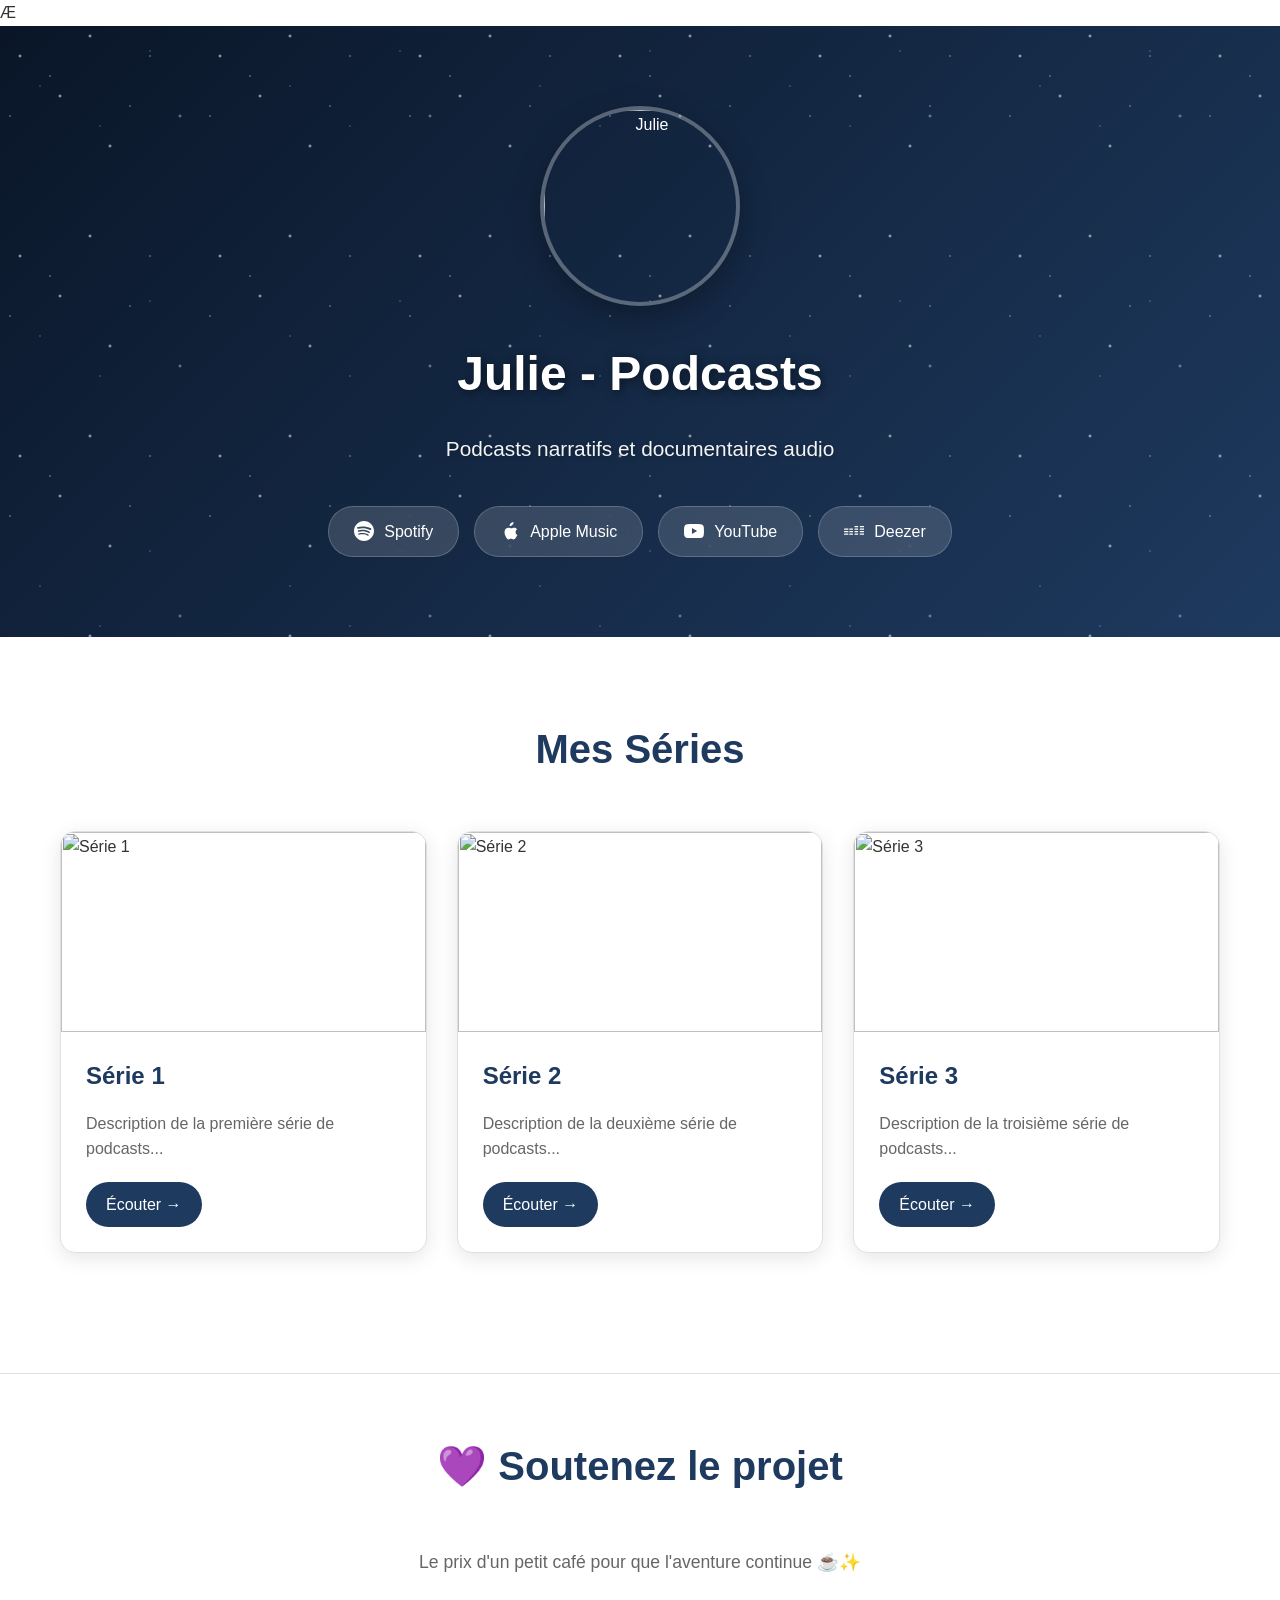
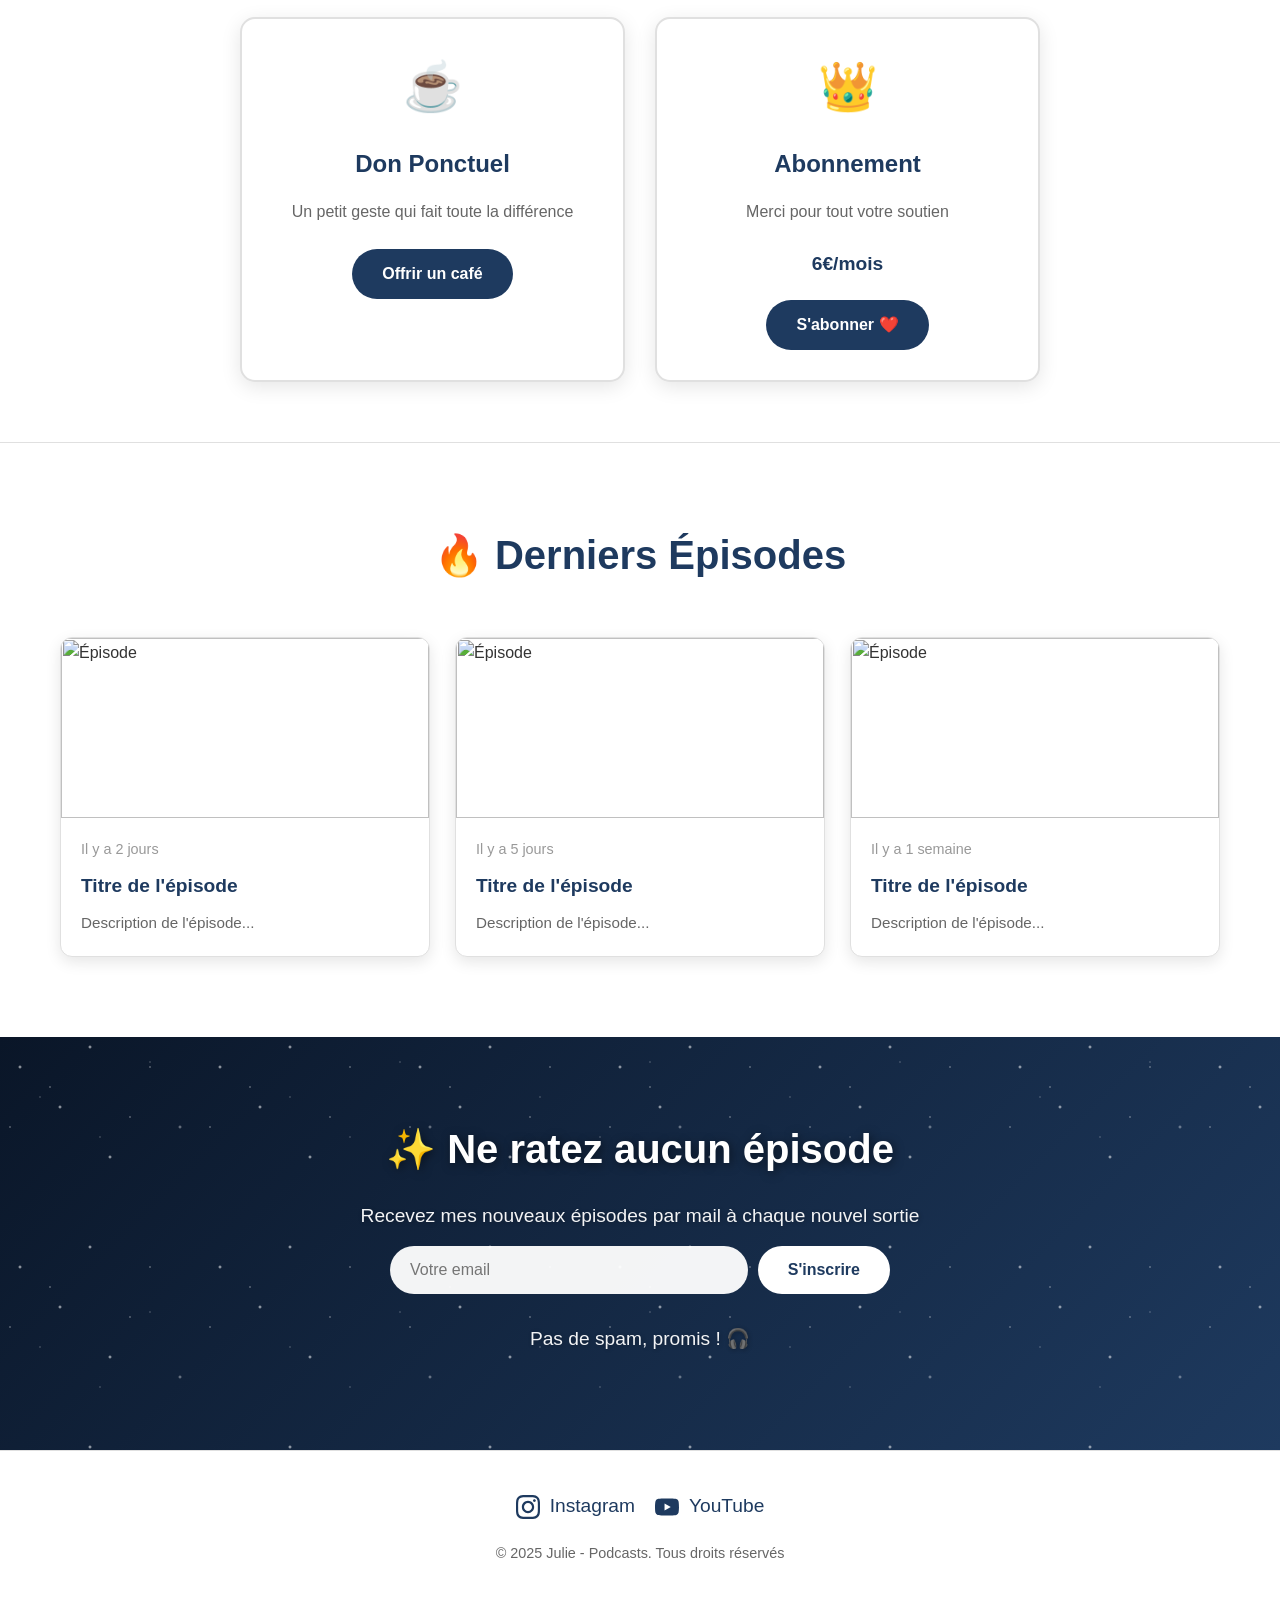
==== index.html @ 5ff3fa54 "Add files via upload" ====
Æ<!DOCTYPE html>
<html lang="fr">
<head>
    <meta charset="UTF-8">
    <meta name="viewport" content="width=device-width, initial-scale=1.0">
    <title>Julie - Podcasts</title>
    <style>
        * {
            margin: 0;
            padding: 0;
            box-sizing: border-box;
        }

        body {
            font-family: 'Segoe UI', Tahoma, Geneva, Verdana, sans-serif;
            background: #ffffff;
            color: #333;
            line-height: 1.6;
        }

        /* ========== EFFET ÉTOILÉ ========== */
        .starry-bg {
            position: relative;
            background: linear-gradient(135deg, #0a1628 0%, #1e3a5f 100%);
            overflow: hidden;
        }

        .starry-bg::before {
            content: '';
            position: absolute;
            top: 0;
            left: 0;
            width: 100%;
            height: 100%;
            background-image: 
                radial-gradient(2px 2px at 20px 30px, white, transparent),
                radial-gradient(2px 2px at 60px 70px, white, transparent),
                radial-gradient(1px 1px at 50px 50px, white, transparent),
                radial-gradient(1px 1px at 130px 80px, white, transparent),
                radial-gradient(2px 2px at 90px 10px, white, transparent),
                radial-gradient(1px 1px at 10px 90px, white, transparent),
                radial-gradient(1px 1px at 150px 30px, white, transparent),
                radial-gradient(2px 2px at 110px 120px, white, transparent);
            background-repeat: repeat;
            background-size: 200px 200px;
            animation: stars 80s linear infinite;
            opacity: 0.8;
        }

        .starry-bg::after {
            content: '';
            position: absolute;
            top: 0;
            left: 0;
            width: 100%;
            height: 100%;
            background-image: 
                radial-gradient(1px 1px at 40px 60px, rgba(255,255,255,0.8), transparent),
                radial-gradient(1px 1px at 100px 100px, rgba(255,255,255,0.8), transparent),
                radial-gradient(1px 1px at 150px 25px, rgba(255,255,255,0.8), transparent),
                radial-gradient(2px 2px at 180px 90px, rgba(255,255,255,0.9), transparent);
            background-repeat: repeat;
            background-size: 250px 250px;
            animation: stars 100s linear infinite reverse;
            opacity: 0.6;
        }

        @keyframes stars {
            from { transform: translateY(0); }
            to { transform: translateY(-200px); }
        }

        /* ========== HEADER / HERO ========== */
        .hero {
            padding: 80px 20px;
            text-align: center;
            color: white;
            position: relative;
            z-index: 1;
        }

        .profile-img {
            width: 200px;
            height: 200px;
            border-radius: 50%;
            border: 4px solid rgba(255, 255, 255, 0.3);
            margin-bottom: 30px;
            box-shadow: 0 10px 30px rgba(0,0,0,0.3);
        }

        .hero h1 {
            font-size: 3em;
            margin-bottom: 20px;
            text-shadow: 2px 2px 10px rgba(0,0,0,0.5);
        }

        .hero p {
            font-size: 1.3em;
            max-width: 700px;
            margin: 0 auto 40px;
            opacity: 0.95;
            text-shadow: 1px 1px 5px rgba(0,0,0,0.3);
        }

        .platforms {
            display: flex;
            gap: 15px;
            justify-content: center;
            flex-wrap: wrap;
            position: relative;
            z-index: 2;
        }

        .platform-btn {
            display: inline-flex;
            align-items: center;
            gap: 10px;
            padding: 12px 25px;
            background: rgba(255, 255, 255, 0.15);
            color: white;
            text-decoration: none;
            border-radius: 25px;
            transition: all 0.3s;
            backdrop-filter: blur(10px);
            border: 1px solid rgba(255, 255, 255, 0.2);
            font-weight: 500;
        }

        .platform-btn:hover {
            background: rgba(255, 255, 255, 0.25);
            transform: translateY(-2px);
            box-shadow: 0 5px 20px rgba(255,255,255,0.2);
        }

        .platform-btn svg {
            width: 20px;
            height: 20px;
            fill: white;
        }

        /* ========== CONTAINER ========== */
        .container {
            max-width: 1200px;
            margin: 0 auto;
            padding: 80px 20px;
        }

        .section-title {
            text-align: center;
            font-size: 2.5em;
            margin-bottom: 50px;
            color: #1e3a5f;
        }

        /* ========== SÉRIES ========== */
        .series-grid {
            display: grid;
            grid-template-columns: repeat(auto-fit, minmax(300px, 1fr));
            gap: 30px;
            margin-bottom: 40px;
        }

        .series-card {
            background: white;
            border-radius: 15px;
            overflow: hidden;
            box-shadow: 0 5px 20px rgba(0,0,0,0.1);
            transition: transform 0.3s, box-shadow 0.3s;
            border: 1px solid #e0e0e0;
        }

        .series-card:hover {
            transform: translateY(-5px);
            box-shadow: 0 10px 30px rgba(30, 58, 95, 0.2);
        }

        .series-image {
            width: 100%;
            height: 200px;
            object-fit: cover;
        }

        .series-content {
            padding: 25px;
        }

        .series-content h3 {
            color: #1e3a5f;
            margin-bottom: 15px;
            font-size: 1.5em;
        }

        .series-content p {
            color: #666;
            margin-bottom: 20px;
        }

        .series-link {
            display: inline-block;
            padding: 10px 20px;
            background: #1e3a5f;
            color: white;
            text-decoration: none;
            border-radius: 25px;
            transition: background 0.3s;
        }

        .series-link:hover {
            background: #0a1628;
        }

        /* ========== SUPPORT / DONS ========== */
        .support-section {
            background: white;
            padding: 60px 20px;
            border-top: 1px solid #e0e0e0;
            border-bottom: 1px solid #e0e0e0;
        }

        .support-content {
            max-width: 800px;
            margin: 0 auto;
            text-align: center;
        }

        .support-cards {
            display: grid;
            grid-template-columns: repeat(auto-fit, minmax(250px, 1fr));
            gap: 30px;
            margin-top: 40px;
        }

        .support-card {
            background: white;
            padding: 30px;
            border-radius: 15px;
            box-shadow: 0 5px 20px rgba(0,0,0,0.1);
            border: 2px solid #e0e0e0;
            transition: all 0.3s;
        }

        .support-card:hover {
            transform: translateY(-5px);
            border-color: #1e3a5f;
            box-shadow: 0 10px 30px rgba(30, 58, 95, 0.2);
        }

        .support-icon {
            font-size: 3em;
            margin-bottom: 20px;
        }

        .support-card h3 {
            color: #1e3a5f;
            margin-bottom: 15px;
            font-size: 1.5em;
        }

        .support-card p {
            color: #666;
            margin-bottom: 25px;
        }

        .support-price {
            font-size: 1.2em;
            font-weight: bold;
            color: #1e3a5f;
            margin-bottom: 20px;
        }

        .support-btn {
            display: inline-block;
            padding: 12px 30px;
            background: #1e3a5f;
            color: white;
            text-decoration: none;
            border-radius: 25px;
            transition: all 0.3s;
            font-weight: bold;
        }

        .support-btn:hover {
            background: #0a1628;
            transform: scale(1.05);
        }

        /* ========== ÉPISODES ========== */
        .episodes-grid {
            display: grid;
            grid-template-columns: repeat(auto-fill, minmax(280px, 1fr));
            gap: 25px;
        }

        .episode-card {
            background: white;
            border-radius: 12px;
            overflow: hidden;
            box-shadow: 0 5px 15px rgba(0,0,0,0.1);
            transition: all 0.3s;
            border: 1px solid #e0e0e0;
        }

        .episode-card:hover {
            transform: translateY(-5px);
            box-shadow: 0 10px 25px rgba(30, 58, 95, 0.15);
        }

        .episode-image {
            width: 100%;
            height: 180px;
            object-fit: cover;
        }

        .episode-content {
            padding: 20px;
        }

        .episode-date {
            color: #999;
            font-size: 0.9em;
            margin-bottom: 10px;
        }

        .episode-content h3 {
            color: #1e3a5f;
            margin-bottom: 10px;
            font-size: 1.2em;
        }

        .episode-content p {
            color: #666;
            font-size: 0.95em;
        }

        /* ========== NEWSLETTER ========== */
        .newsletter {
            padding: 80px 20px;
            text-align: center;
            color: white;
            position: relative;
            z-index: 1;
        }

        .newsletter h2 {
            font-size: 2.5em;
            margin-bottom: 20px;
            text-shadow: 2px 2px 10px rgba(0,0,0,0.5);
        }

        .newsletter p {
            font-size: 1.2em;
            margin-bottom: 15px;
            opacity: 0.95;
            max-width: 600px;
            margin-left: auto;
            margin-right: auto;
            text-shadow: 1px 1px 5px rgba(0,0,0,0.3);
        }

       .newsletter-disclaimer {
    font-size: 0.95em;
    opacity: 0.85;
    margin-top: 30px;     /* ← REMPLACE margin-bottom par margin-top */
    margin-bottom: 0;     /* ← AJOUTE cette ligne */
    text-shadow: 1px 1px 5px rgba(0,0,0,0.3);
}


        .newsletter-form {
            max-width: 500px;
            margin: 0 auto;
            display: flex;
            gap: 10px;
            position: relative;
            z-index: 2;
        }

        .newsletter-form input {
            flex: 1;
            padding: 15px 20px;
            border: none;
            border-radius: 25px;
            font-size: 1em;
            background: rgba(255, 255, 255, 0.95);
        }

        .newsletter-form button {
            padding: 15px 30px;
            background: white;
            color: #1e3a5f;
            border: none;
            border-radius: 25px;
            font-weight: bold;
            cursor: pointer;
            transition: all 0.3s;
            font-size: 1em;
        }

        .newsletter-form button:hover {
            background: #f0f0f0;
            transform: scale(1.05);
        }

        /* ========== FOOTER ========== */
        footer {
            background: white;
            padding: 40px 20px;
            text-align: center;
            border-top: 1px solid #e0e0e0;
        }

        .social-links {
            display: flex;
            gap: 20px;
            justify-content: center;
            margin-bottom: 20px;
        }

        .social-links a {
            color: #1e3a5f;
            text-decoration: none;
            font-size: 1.2em;
            transition: all 0.3s;
            display: flex;
            align-items: center;
            gap: 10px;
        }

        .social-links a:hover {
            color: #0a1628;
            transform: scale(1.1);
        }

        .social-links svg {
            width: 24px;
            height: 24px;
            fill: white;
        }

        footer p {
            color: #666;
            font-size: 0.9em;
        }

        /* ========== RESPONSIVE ========== */
        @media (max-width: 768px) {
            .hero h1 {
                font-size: 2em;
            }

            .hero p {
                font-size: 1.1em;
            }

            .section-title {
                font-size: 2em;
            }

            .newsletter h2 {
                font-size: 2em;
            }

            .newsletter-form {
                flex-direction: column;
            }

            .platforms {
                flex-direction: column;
                align-items: center;
            }
        }
    </style>
</head>
<body>

    <!-- HERO avec effet étoilé -->
    <section class="hero starry-bg">
        <img src="images/julie.jpg" alt="Julie" class="profile-img">
        <h1>Julie - Podcasts</h1>
        <p>Podcasts narratifs et documentaires audio</p>

<div class="platforms">
    <a href="#" class="platform-btn">
        <svg viewBox="0 0 24 24" xmlns="http://www.w3.org/2000/svg">
            <path d="M12 0C5.4 0 0 5.4 0 12s5.4 12 12 12 12-5.4 12-12S18.66 0 12 0zm5.521 17.34c-.24.359-.66.48-1.021.24-2.82-1.74-6.36-2.101-10.561-1.141-.418.122-.779-.179-.899-.539-.12-.421.18-.78.54-.9 4.56-1.021 8.52-.6 11.64 1.32.42.18.479.659.301 1.02zm1.44-3.3c-.301.42-.841.6-1.262.3-3.239-1.98-8.159-2.58-11.939-1.38-.479.12-1.02-.12-1.14-.6-.12-.48.12-1.021.6-1.141C9.6 9.9 15 10.561 18.72 12.84c.361.181.54.78.241 1.2zm.12-3.36C15.24 8.4 8.82 8.16 5.16 9.301c-.6.179-1.2-.181-1.38-.721-.18-.601.18-1.2.72-1.381 4.26-1.26 11.28-1.02 15.721 1.621.539.3.719 1.02.419 1.56-.299.421-1.02.599-1.559.3z"/>
        </svg>
        Spotify
    </a>
  <a href="#" class="platform-btn">
    <svg viewBox="0 0 24 24"
         xmlns="http://www.w3.org/2000/svg"
         fill="currentColor"
         aria-hidden="true">
        <path d="M16.365 1.43c0 1.14-.465 2.273-1.275 3.12-.855.89-2.295 1.58-3.525 1.48-.15-1.11.36-2.3 1.155-3.18.81-.9 2.205-1.56 3.645-1.42zM20.5 17.2c-.42.96-.63 1.38-1.17 2.24-.75 1.2-1.8 2.7-3.09 2.71-1.14.01-1.44-.75-2.97-.75s-1.86.74-2.97.76c-1.29.01-2.28-1.36-3.03-2.56-2.1-3.35-2.32-7.28-1.02-9.3.93-1.44 2.4-2.28 3.78-2.28 1.47 0 2.4.8 3.62.8 1.2 0 1.92-.8 3.61-.8 1.23 0 2.53.67 3.46 1.82-3.04 1.66-2.55 6.03.78 7.36z"/>
    </svg>
    Apple Music
</a>    
    <a href="#" class="platform-btn">
        <svg viewBox="0 0 24 24" xmlns="http://www.w3.org/2000/svg">
            <path d="M23.498 6.186a3.016 3.016 0 0 0-2.122-2.136C19.505 3.545 12 3.545 12 3.545s-7.505 0-9.377.505A3.017 3.017 0 0 0 .502 6.186C0 8.07 0 12 0 12s0 3.93.502 5.814a3.016 3.016 0 0 0 2.122 2.136c1.871.505 9.376.505 9.376.505s7.505 0 9.377-.505a3.015 3.015 0 0 0 2.122-2.136C24 15.93 24 12 24 12s0-3.93-.502-5.814zM9.545 15.568V8.432L15.818 12l-6.273 3.568z"/>
        </svg>
        YouTube
    </a>

    <a href="#" class="platform-btn">
        <svg viewBox="0 0 24 24" xmlns="http://www.w3.org/2000/svg">
            <path d="M18.81 6.75c0 .414.337.75.75.75H24v-1.5h-4.44c-.413 0-.75.336-.75.75zm0 3c0 .414.337.75.75.75H24v-1.5h-4.44c-.413 0-.75.336-.75.75zm0 3c0 .414.337.75.75.75H24v-1.5h-4.44c-.413 0-.75.336-.75.75zm0 3c0 .414.337.75.75.75H24v-1.5h-4.44c-.413 0-.75.336-.75.75zM0 15.75c0 .414.337.75.75.75H5.19v-1.5H.75c-.413 0-.75.336-.75.75zm6.24 0c0 .414.337.75.75.75h3.69v-1.5H6.99c-.413 0-.75.336-.75.75zm6.24 0c0 .414.337.75.75.75h3.69v-1.5h-3.69c-.413 0-.75.336-.75.75zM0 12.75c0 .414.337.75.75.75H5.19v-1.5H.75c-.413 0-.75.336-.75.75zm6.24 0c0 .414.337.75.75.75h3.69v-1.5H6.99c-.413 0-.75.336-.75.75zm6.24 0c0 .414.337.75.75.75h3.69v-1.5h-3.69c-.413 0-.75.336-.75.75zm6.24 0c0 .414.337.75.75.75H24v-1.5h-4.44c-.413 0-.75.336-.75.75zM0 9.75c0 .414.337.75.75.75H5.19v-1.5H.75c-.413 0-.75.336-.75.75zm6.24 0c0 .414.337.75.75.75h3.69v-1.5H6.99c-.413 0-.75.336-.75.75zm6.24 0c0 .414.337.75.75.75h3.69v-1.5h-3.69c-.413 0-.75.336-.75.75zm0-3c0 .414.337.75.75.75h3.69v-1.5h-3.69c-.413 0-.75.336-.75.75z"/>
        </svg>
        Deezer
    </a>
</div>
            </a>
        </div>
    </section>

    <!-- LES SÉRIES -->
    <div class="container">
        <h2 class="section-title"> Mes Séries</h2>

        <div class="series-grid">
            <div class="series-card">
                <img src="https://via.placeholder.com/400x200/1e3a5f/ffffff?text=Série+1" alt="Série 1" class="series-image">
                <div class="series-content">
                    <h3>Série 1</h3>
                    <p>Description de la première série de podcasts...</p>
                    <a href="#" class="series-link">Écouter →</a>
                </div>
            </div>

            <div class="series-card">
                <img src="https://via.placeholder.com/400x200/1e3a5f/ffffff?text=Série+2" alt="Série 2" class="series-image">
                <div class="series-content">
                    <h3>Série 2</h3>
                    <p>Description de la deuxième série de podcasts...</p>
                    <a href="#" class="series-link">Écouter →</a>
                </div>
            </div>

            <div class="series-card">
                <img src="https://via.placeholder.com/400x200/1e3a5f/ffffff?text=Série+3" alt="Série 3" class="series-image">
                <div class="series-content">
                    <h3>Série 3</h3>
                    <p>Description de la troisième série de podcasts...</p>
                    <a href="#" class="series-link">Écouter →</a>
                </div>
            </div>
        </div>
    </div>

    <!-- SUPPORT / DONS -->
    <section class="support-section">
        <div class="support-content">
            <h2 class="section-title">💜 Soutenez le projet</h2>
            <p style="color: #666; font-size: 1.1em; margin-bottom: 40px;">
                Le prix d'un petit café pour que l'aventure continue ☕✨
            </p>

            <div class="support-cards">
                <div class="support-card">
                    <div class="support-icon">☕</div>
                    <h3>Don Ponctuel</h3>
                    <p>Un petit geste qui fait toute la différence</p>
                    <a href="#" class="support-btn">Offrir un café</a>
                </div>

                <div class="support-card">
                    <div class="support-icon">👑</div>
                    <h3>Abonnement</h3>
                    <p>Merci pour tout votre soutien</p>
                    <div class="support-price">6€/mois</div>
                    <a href="#" class="support-btn">S'abonner ❤️</a>
                </div>
            </div>
        </div>
    </section>

    <!-- DERNIERS ÉPISODES -->
    <div class="container">
        <h2 class="section-title">🔥 Derniers Épisodes</h2>

        <div class="episodes-grid">
            <div class="episode-card">
                <img src="https://via.placeholder.com/280x180/1e3a5f/ffffff?text=Épisode" alt="Épisode" class="episode-image">
                <div class="episode-content">
                    <div class="episode-date">Il y a 2 jours</div>
                    <h3>Titre de l'épisode</h3>
                    <p>Description de l'épisode...</p>
                </div>
            </div>

            <div class="episode-card">
                <img src="https://via.placeholder.com/280x180/1e3a5f/ffffff?text=Épisode" alt="Épisode" class="episode-image">
                <div class="episode-content">
                    <div class="episode-date">Il y a 5 jours</div>
                    <h3>Titre de l'épisode</h3>
                    <p>Description de l'épisode...</p>
                </div>
            </div>

            <div class="episode-card">
                <img src="https://via.placeholder.com/280x180/1e3a5f/ffffff?text=Épisode" alt="Épisode" class="episode-image">
                <div class="episode-content">
                    <div class="episode-date">Il y a 1 semaine</div>
                    <h3>Titre de l'épisode</h3>
                    <p>Description de l'épisode...</p>
                </div>
            </div>

            </div>
        </div>
    </div>

    <!-- NEWSLETTER avec effet étoilé -->
<section class="newsletter starry-bg">
    <h2>✨ Ne ratez aucun épisode</h2>
    <p>Recevez mes nouveaux épisodes par mail à chaque nouvel sortie</p>

    <form class="newsletter-form">
        <input type="email" placeholder="Votre email" required>
        <button type="submit">S'inscrire</button>
    </form>

    <p class="newsletter-disclaimer">Pas de spam, promis ! 🎧</p>
</section>

    <!-- FOOTER -->
    <footer>
        <div class="social-links">
            <a href="#">
                <svg viewBox="0 0 24 24" xmlns="http://www.w3.org/2000/svg" style="fill: #1e3a5f;">
                    <path d="M12 2.163c3.204 0 3.584.012 4.85.07 3.252.148 4.771 1.691 4.919 4.919.058 1.265.069 1.645.069 4.849 0 3.205-.012 3.584-.069 4.849-.149 3.225-1.664 4.771-4.919 4.919-1.266.058-1.644.07-4.85.07-3.204 0-3.584-.012-4.849-.07-3.26-.149-4.771-1.699-4.919-4.92-.058-1.265-.07-1.644-.07-4.849 0-3.204.013-3.583.07-4.849.149-3.227 1.664-4.771 4.919-4.919 1.266-.057 1.645-.069 4.849-.069zm0-2.163c-3.259 0-3.667.014-4.947.072-4.358.2-6.78 2.618-6.98 6.98-.059 1.281-.073 1.689-.073 4.948 0 3.259.014 3.668.072 4.948.2 4.358 2.618 6.78 6.98 6.98 1.281.058 1.689.072 4.948.072 3.259 0 3.668-.014 4.948-.072 4.354-.2 6.782-2.618 6.979-6.98.059-1.28.073-1.689.073-4.948 0-3.259-.014-3.667-.072-4.947-.196-4.354-2.617-6.78-6.979-6.98-1.281-.059-1.69-.073-4.949-.073zm0 5.838c-3.403 0-6.162 2.759-6.162 6.162s2.759 6.163 6.162 6.163 6.162-2.759 6.162-6.163c0-3.403-2.759-6.162-6.162-6.162zm0 10.162c-2.209 0-4-1.79-4-4 0-2.209 1.791-4 4-4s4 1.791 4 4c0 2.21-1.791 4-4 4zm6.406-11.845c-.796 0-1.441.645-1.441 1.44s.645 1.44 1.441 1.44c.795 0 1.439-.645 1.439-1.44s-.644-1.44-1.439-1.44z"/>
                </svg>
                Instagram
       <a href="#">
    <svg viewBox="0 0 24 24" xmlns="http://www.w3.org/2000/svg" style="fill: #1e3a5f;">
        <path d="M23.498 6.186a3.016 3.016 0 0 0-2.122-2.136C19.505 3.545 12 3.545 12 3.545s-7.505 0-9.377.505A3.017 3.017 0 0 0 .502 6.186C0 8.07 0 12 0 12s0 3.93.502 5.814a3.016 3.016 0 0 0 2.122 2.136c1.871.505 9.376.505 9.376.505s7.505 0 9.377-.505a3.015 3.015 0 0 0 2.122-2.136C24 15.93 24 12 24 12s0-3.93-.502-5.814zM9.545 15.568V8.432L15.818 12l-6.273 3.568z"/>
    </svg>
    YouTube
</a>



            </a>
        </div>
        <p>&copy; 2025 Julie - Podcasts. Tous droits réservés</p>
    </footer>

</body>
</html>
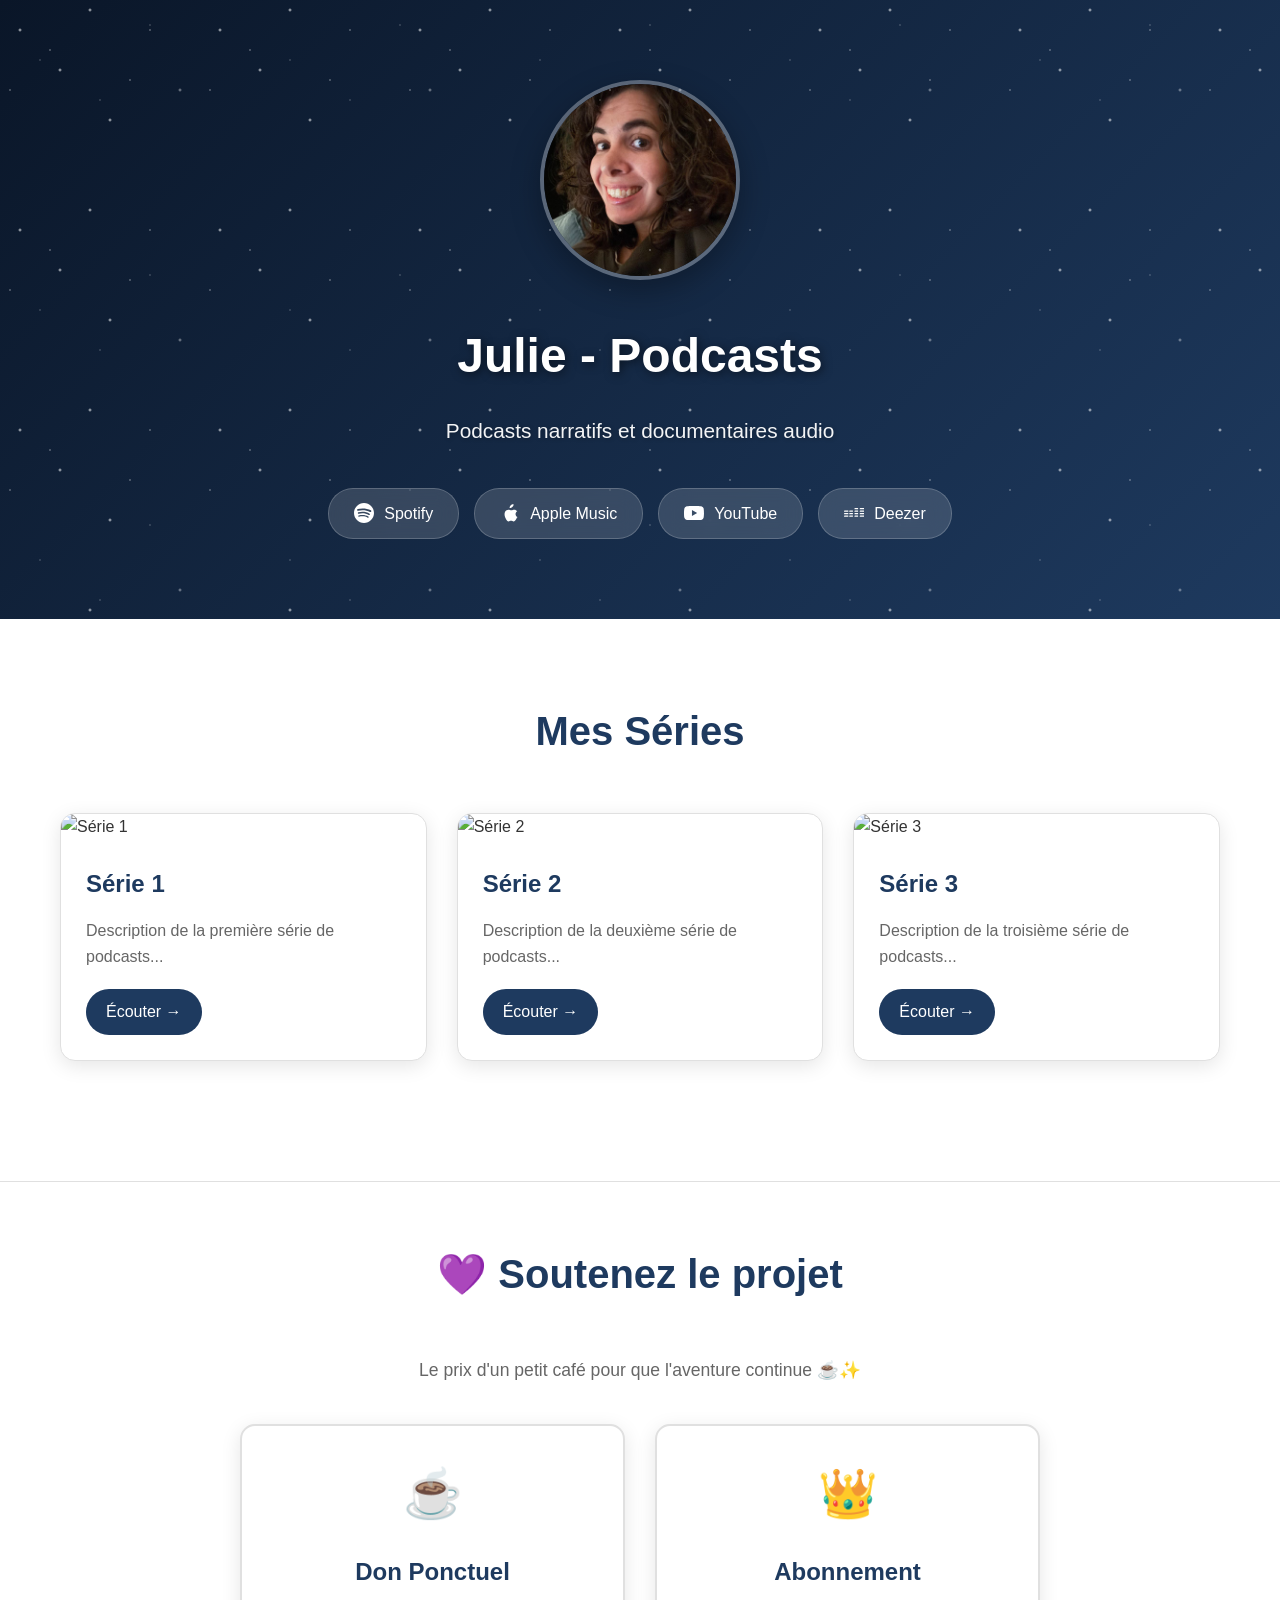
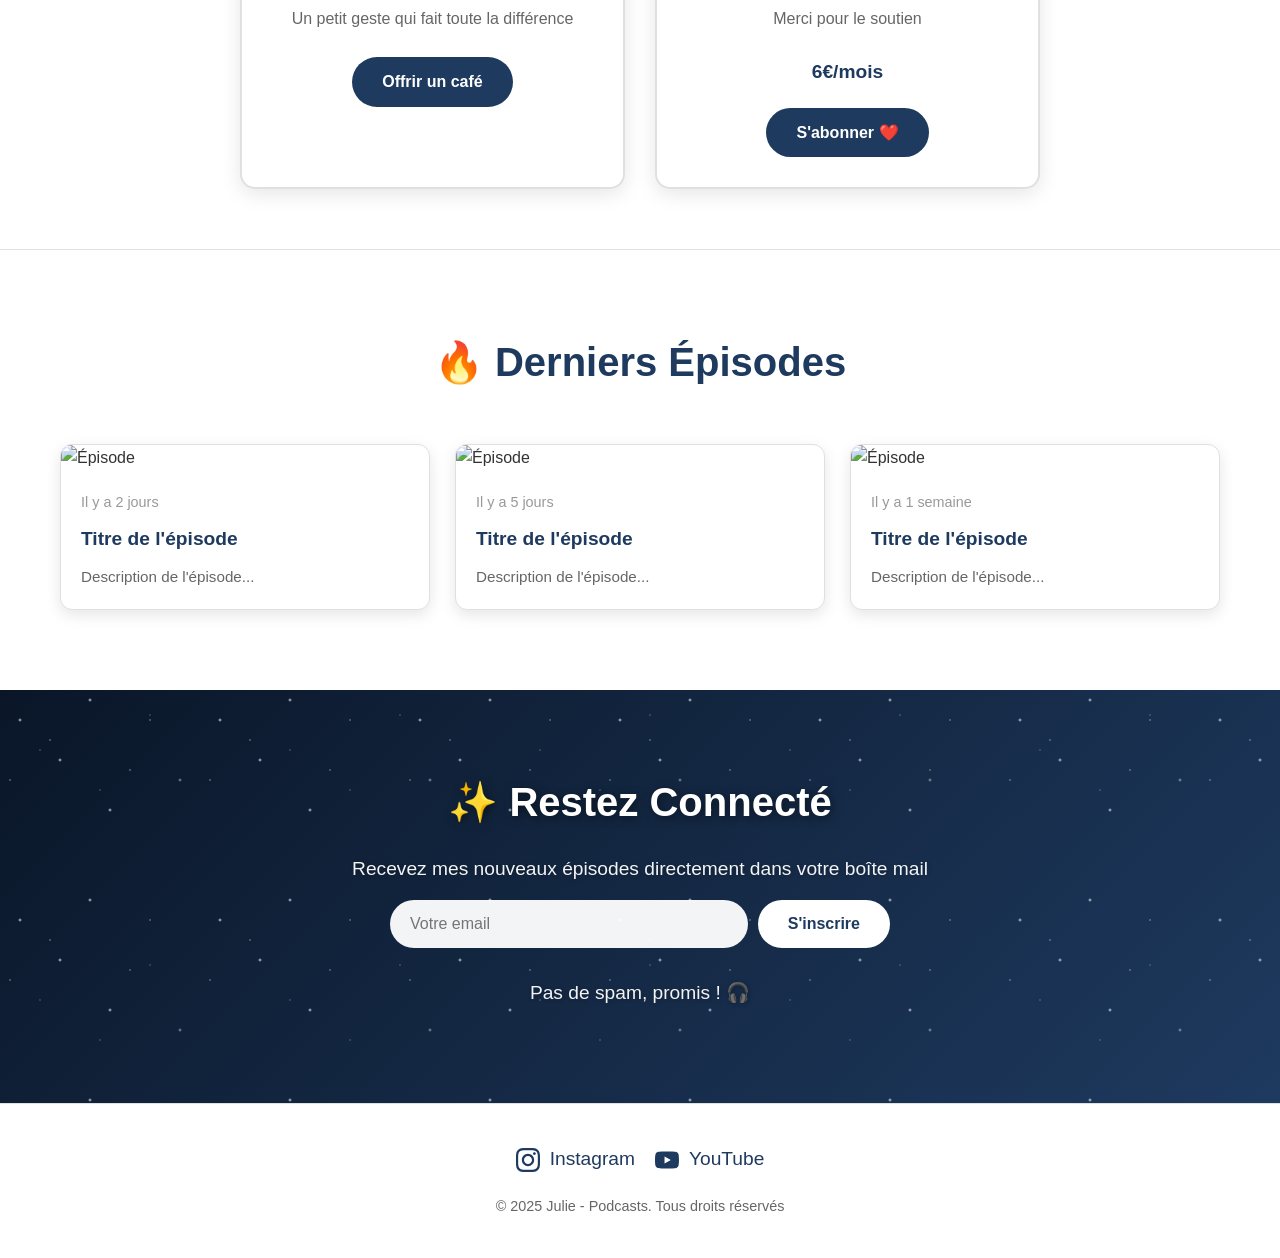
==== commit 849e4be2: "Add files via upload" ====
--- a/index.html
+++ b/index.html
@@ -1,4 +1,4 @@
-Æ<!DOCTYPE html>
+<!DOCTYPE html>
 <html lang="fr">
 <head>
     <meta charset="UTF-8">
@@ -547,32 +547,34 @@
         </div>
     </div>
 
-    <!-- SUPPORT / DONS -->
-    <section class="support-section">
-        <div class="support-content">
-            <h2 class="section-title">💜 Soutenez le projet</h2>
-            <p style="color: #666; font-size: 1.1em; margin-bottom: 40px;">
-                Le prix d'un petit café pour que l'aventure continue ☕✨
-            </p>
-
-            <div class="support-cards">
-                <div class="support-card">
-                    <div class="support-icon">☕</div>
-                    <h3>Don Ponctuel</h3>
-                    <p>Un petit geste qui fait toute la différence</p>
-                    <a href="#" class="support-btn">Offrir un café</a>
-                </div>
-
-                <div class="support-card">
-                    <div class="support-icon">👑</div>
-                    <h3>Abonnement</h3>
-                    <p>Merci pour tout votre soutien</p>
-                    <div class="support-price">6€/mois</div>
-                    <a href="#" class="support-btn">S'abonner ❤️</a>
-                </div>
+ <!-- SUPPORT / DONS -->
+<section class="support-section">
+    <div class="support-content">
+        <h2 class="section-title">💜 Soutenez le projet</h2>
+        <p style="color: #666; font-size: 1.1em; margin-bottom: 40px;">
+            Le prix d'un petit café pour que l'aventure continue ☕✨
+        </p>
+
+        <div class="support-cards">
+            <div class="support-card">
+                <div class="support-icon">☕</div>
+                <h3>Don Ponctuel</h3>
+                <p>Un petit geste qui fait toute la différence</p>
+                <!-- LIEN DIRECT ICI -->
+                <a href="https://buy.stripe.com/00w7sLe2m2ji4Rm4LNf3a01" target="_blank" class="support-btn">Offrir un café</a>
+            </div>
+
+            <div class="support-card">
+                <div class="support-icon">👑</div>
+                <h3>Abonnement</h3>
+                <p>Merci pour le soutien</p>
+                <div class="support-price">6€/mois</div>
+                <!-- LIEN DIRECT ICI -->
+                <a href="https://buy.stripe.com/bJe6oH0bw6zyfw0guvf3a00" target="_blank" class="support-btn">S'abonner ❤️</a>
             </div>
         </div>
-    </section>
+    </div>
+</section>
 
     <!-- DERNIERS ÉPISODES -->
     <div class="container">
@@ -612,8 +614,8 @@
 
     <!-- NEWSLETTER avec effet étoilé -->
 <section class="newsletter starry-bg">
-    <h2>✨ Ne ratez aucun épisode</h2>
-    <p>Recevez mes nouveaux épisodes par mail à chaque nouvel sortie</p>
+    <h2>✨ Restez Connecté</h2>
+    <p>Recevez mes nouveaux épisodes directement dans votre boîte mail</p>
 
     <form class="newsletter-form">
         <input type="email" placeholder="Votre email" required>
@@ -626,20 +628,17 @@
     <!-- FOOTER -->
     <footer>
         <div class="social-links">
-            <a href="#">
+            <a href="https://www.instagram.com/juliepodcasts/">
                 <svg viewBox="0 0 24 24" xmlns="http://www.w3.org/2000/svg" style="fill: #1e3a5f;">
                     <path d="M12 2.163c3.204 0 3.584.012 4.85.07 3.252.148 4.771 1.691 4.919 4.919.058 1.265.069 1.645.069 4.849 0 3.205-.012 3.584-.069 4.849-.149 3.225-1.664 4.771-4.919 4.919-1.266.058-1.644.07-4.85.07-3.204 0-3.584-.012-4.849-.07-3.26-.149-4.771-1.699-4.919-4.92-.058-1.265-.07-1.644-.07-4.849 0-3.204.013-3.583.07-4.849.149-3.227 1.664-4.771 4.919-4.919 1.266-.057 1.645-.069 4.849-.069zm0-2.163c-3.259 0-3.667.014-4.947.072-4.358.2-6.78 2.618-6.98 6.98-.059 1.281-.073 1.689-.073 4.948 0 3.259.014 3.668.072 4.948.2 4.358 2.618 6.78 6.98 6.98 1.281.058 1.689.072 4.948.072 3.259 0 3.668-.014 4.948-.072 4.354-.2 6.782-2.618 6.979-6.98.059-1.28.073-1.689.073-4.948 0-3.259-.014-3.667-.072-4.947-.196-4.354-2.617-6.78-6.979-6.98-1.281-.059-1.69-.073-4.949-.073zm0 5.838c-3.403 0-6.162 2.759-6.162 6.162s2.759 6.163 6.162 6.163 6.162-2.759 6.162-6.163c0-3.403-2.759-6.162-6.162-6.162zm0 10.162c-2.209 0-4-1.79-4-4 0-2.209 1.791-4 4-4s4 1.791 4 4c0 2.21-1.791 4-4 4zm6.406-11.845c-.796 0-1.441.645-1.441 1.44s.645 1.44 1.441 1.44c.795 0 1.439-.645 1.439-1.44s-.644-1.44-1.439-1.44z"/>
                 </svg>
                 Instagram
-       <a href="#">
+       <a href="https://www.youtube.com/@Juliepodcasts">
     <svg viewBox="0 0 24 24" xmlns="http://www.w3.org/2000/svg" style="fill: #1e3a5f;">
         <path d="M23.498 6.186a3.016 3.016 0 0 0-2.122-2.136C19.505 3.545 12 3.545 12 3.545s-7.505 0-9.377.505A3.017 3.017 0 0 0 .502 6.186C0 8.07 0 12 0 12s0 3.93.502 5.814a3.016 3.016 0 0 0 2.122 2.136c1.871.505 9.376.505 9.376.505s7.505 0 9.377-.505a3.015 3.015 0 0 0 2.122-2.136C24 15.93 24 12 24 12s0-3.93-.502-5.814zM9.545 15.568V8.432L15.818 12l-6.273 3.568z"/>
     </svg>
     YouTube
 </a>
-
-
-
             </a>
         </div>
         <p>&copy; 2025 Julie - Podcasts. Tous droits réservés</p>
@@ -647,5 +646,3 @@
 
 </body>
 </html>
-
-
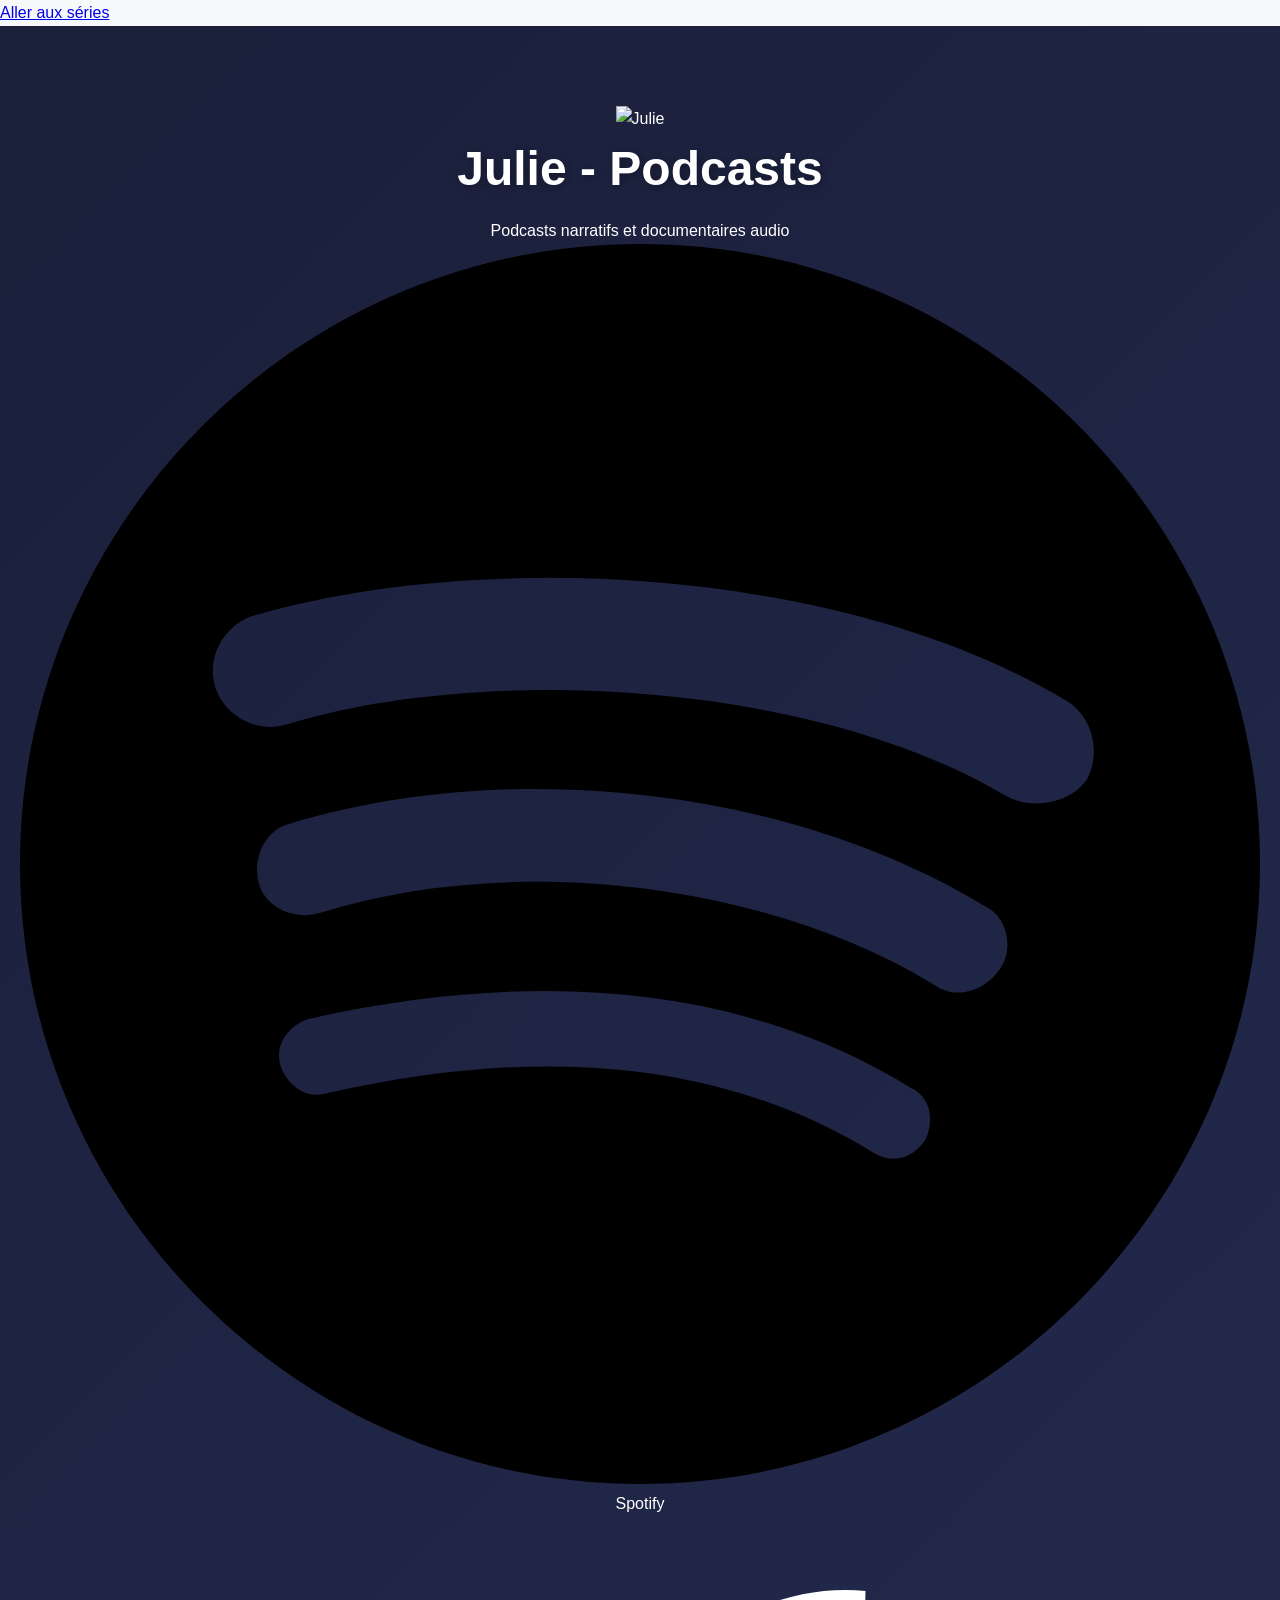
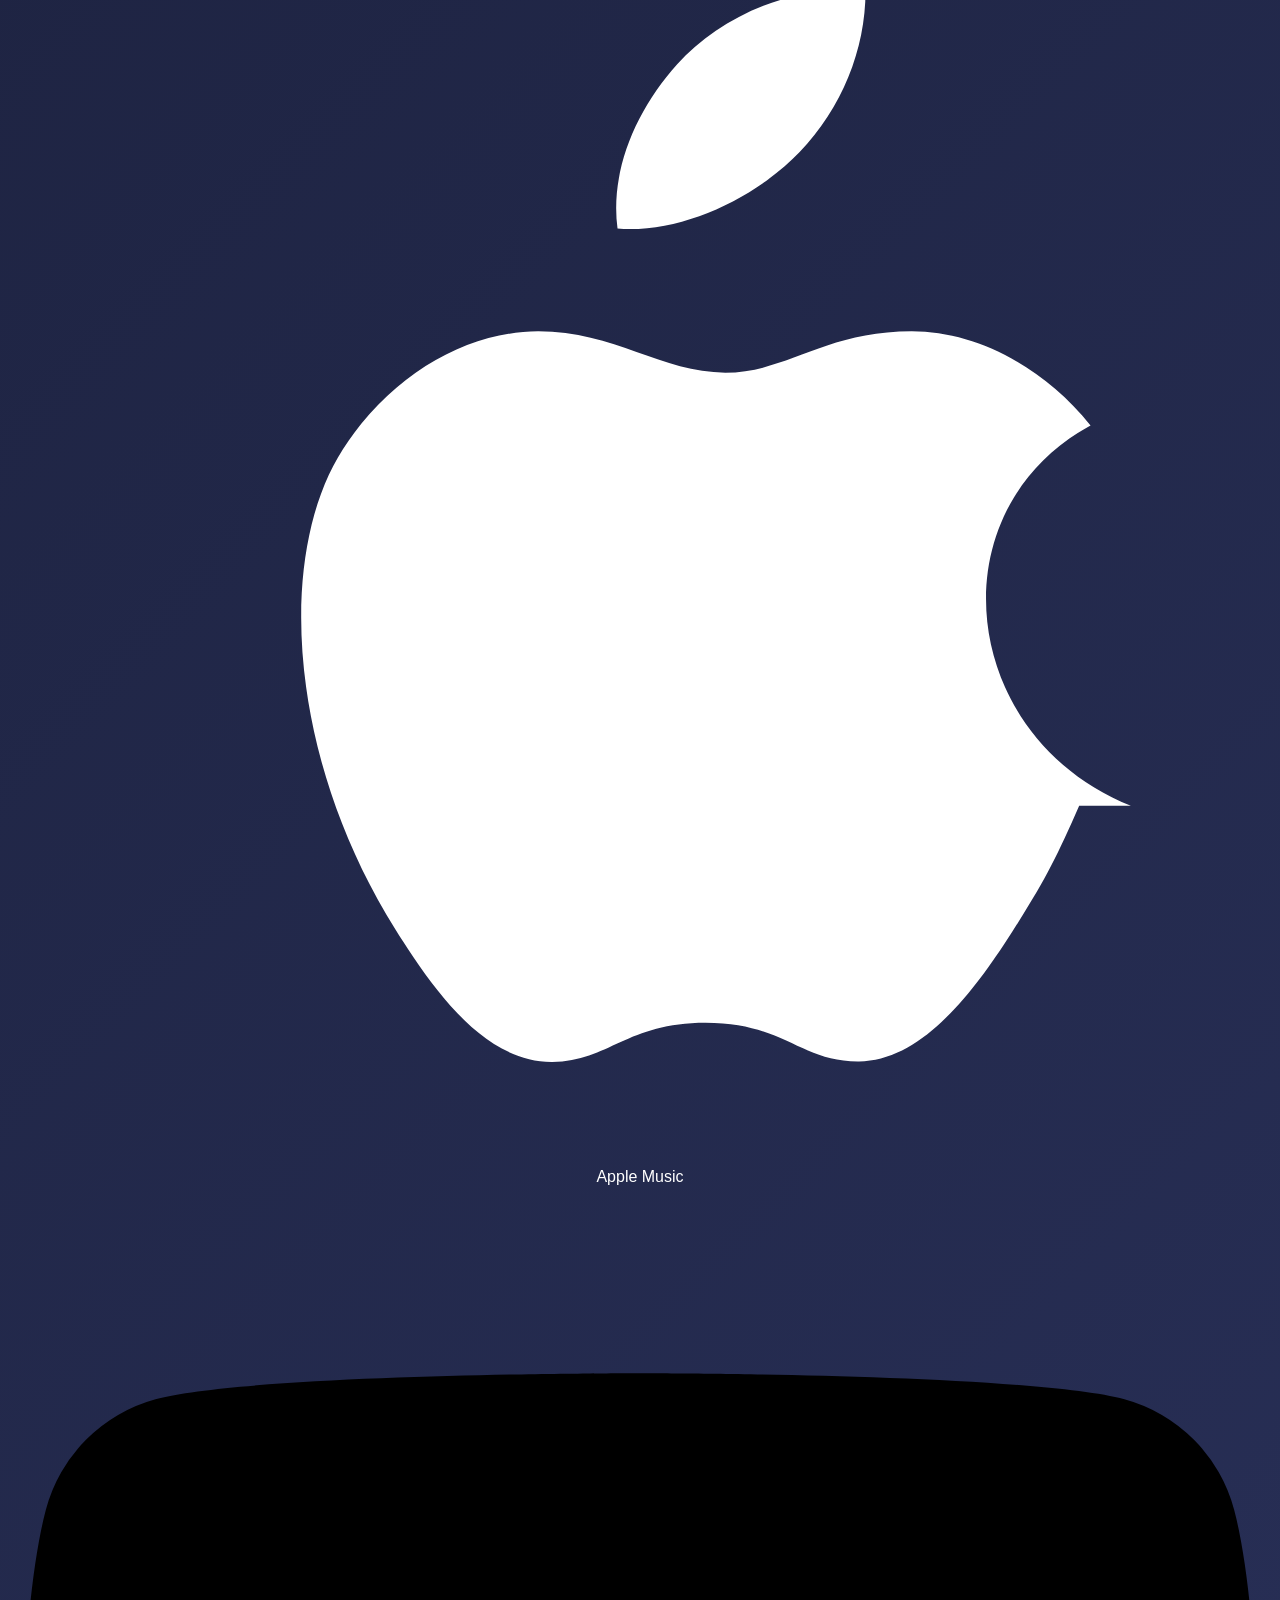
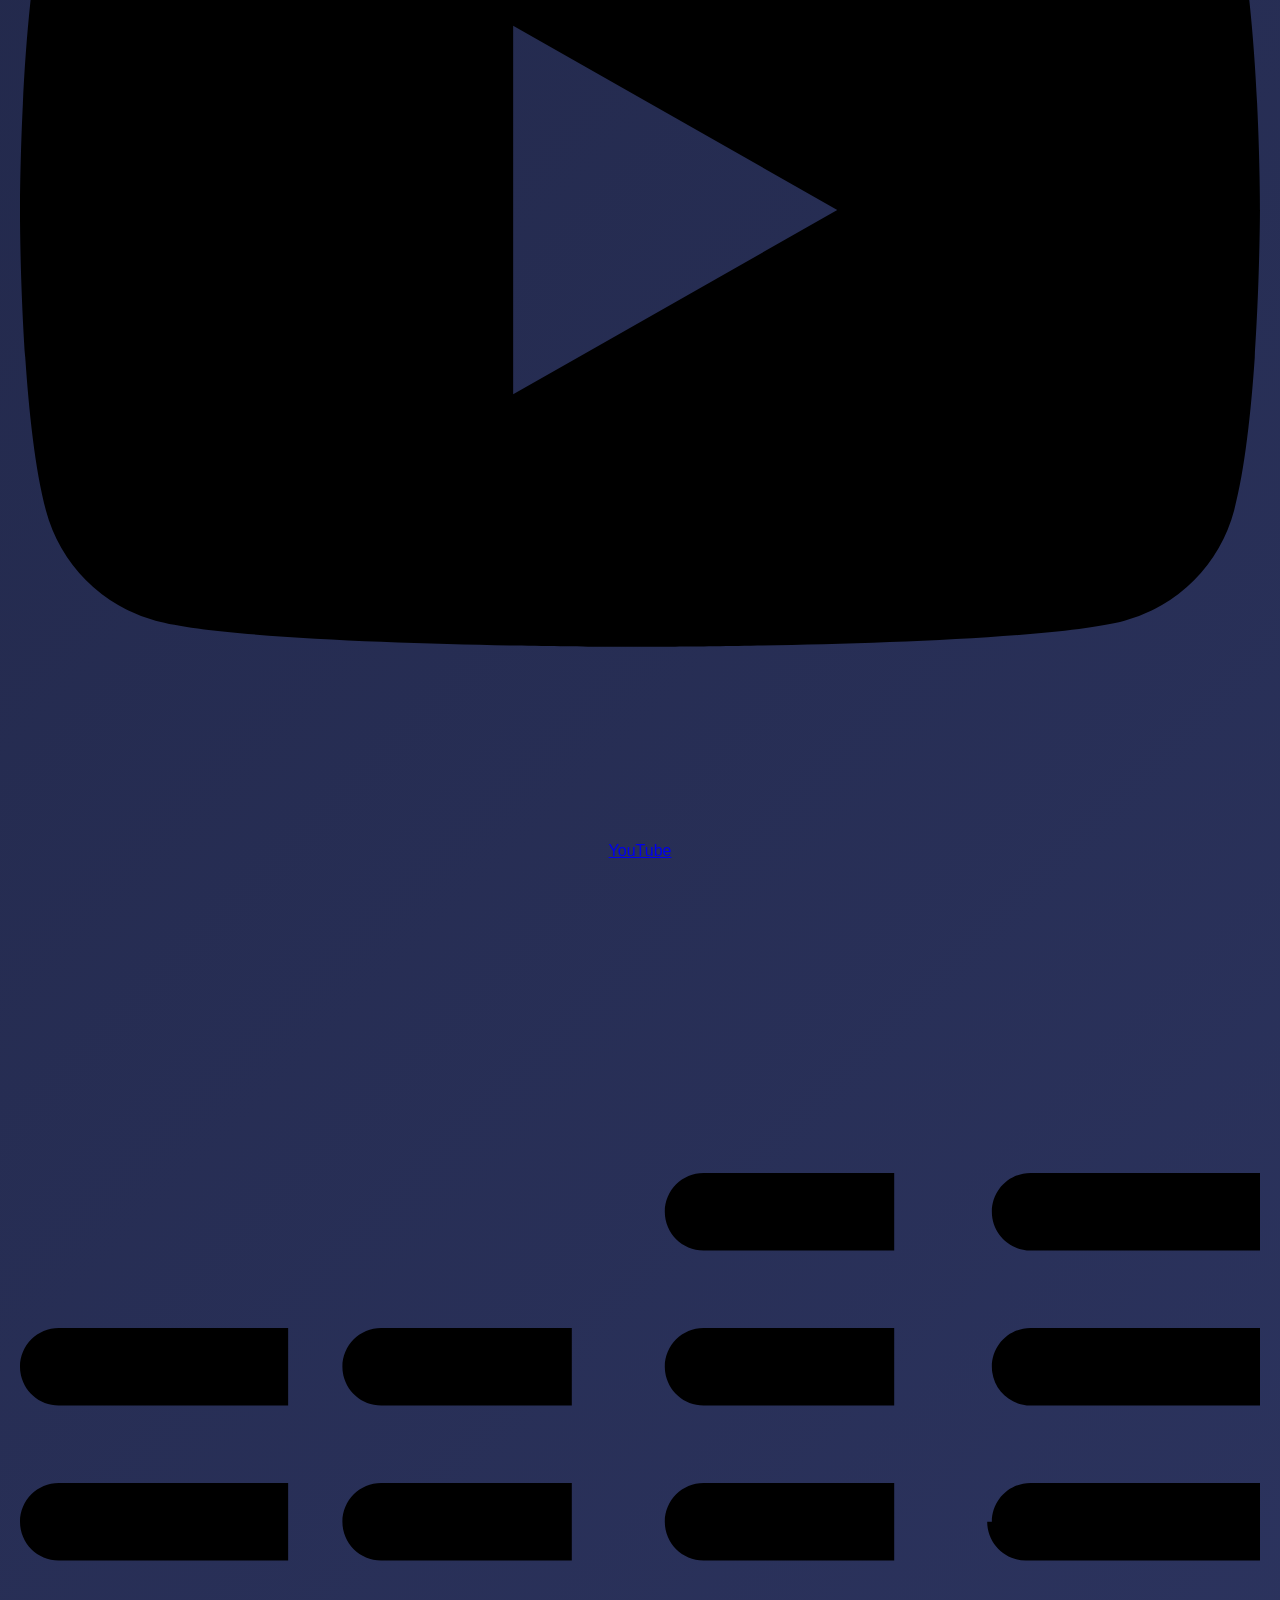
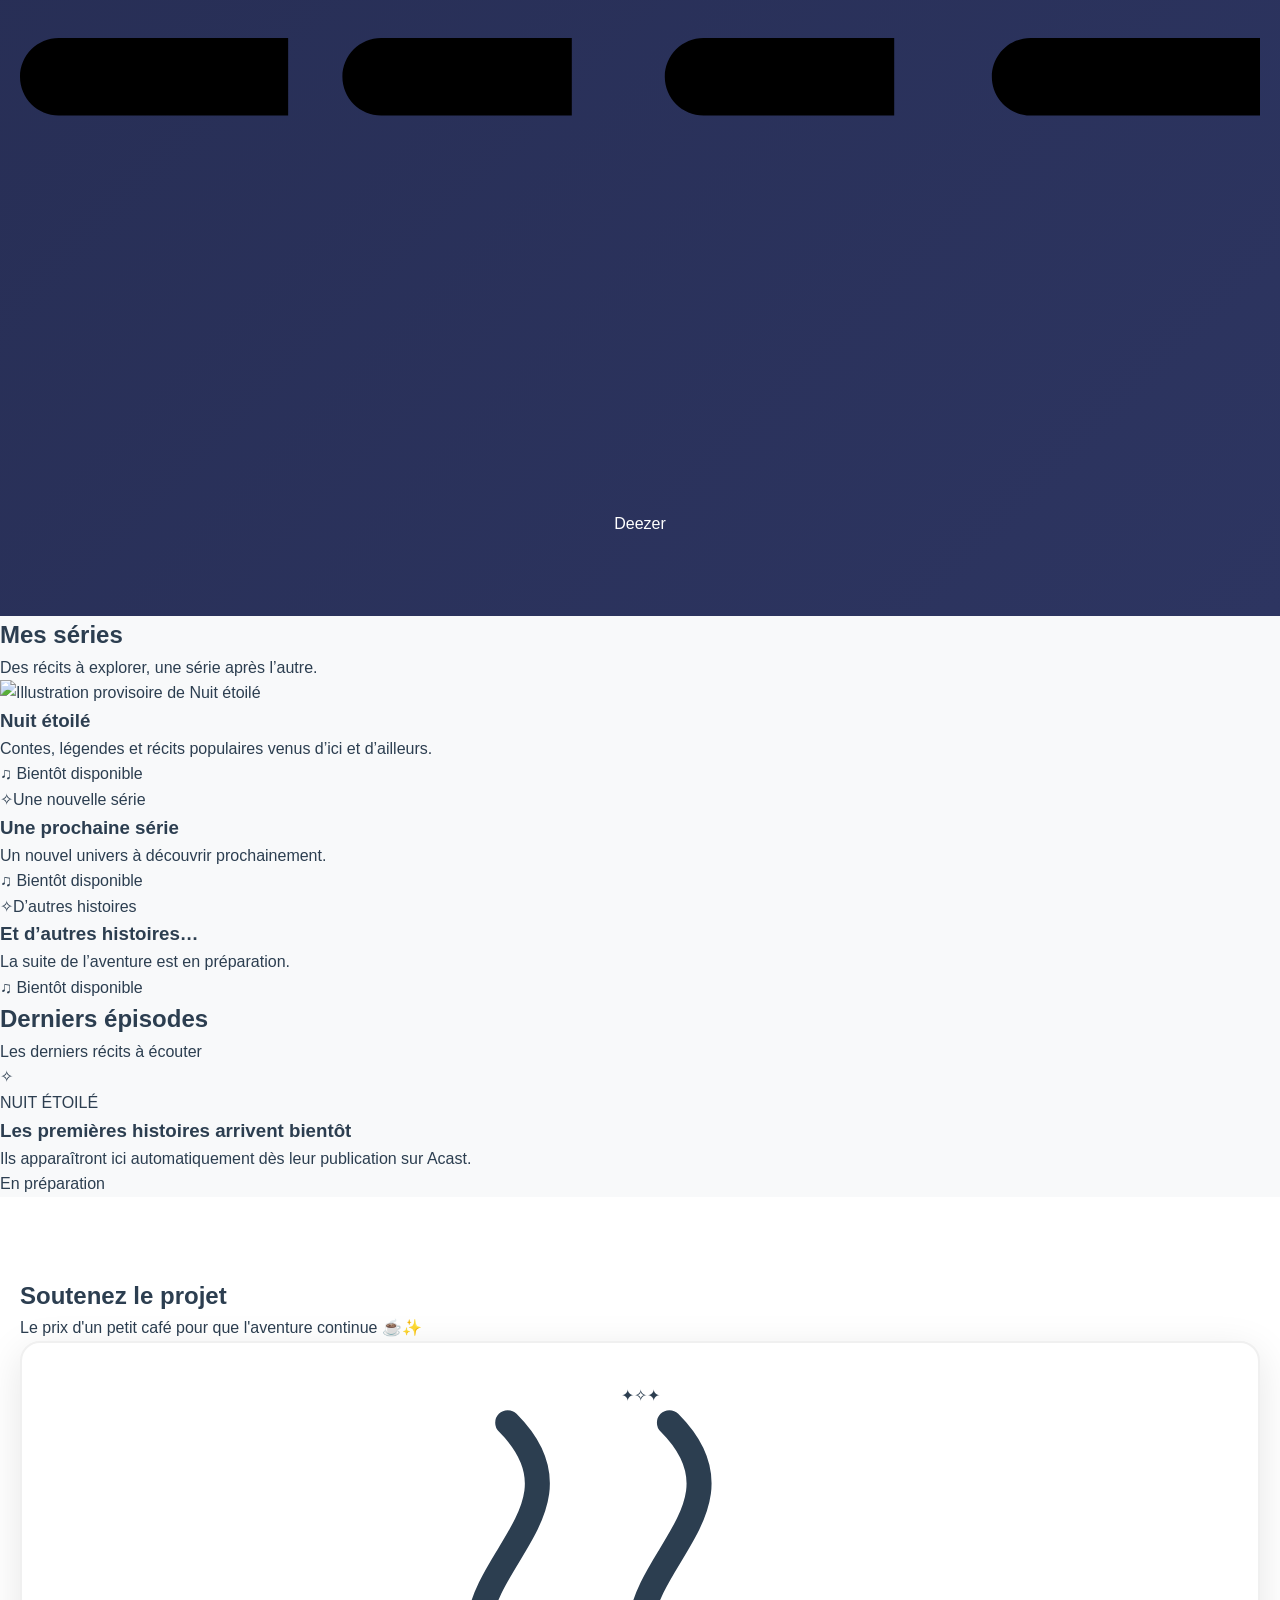
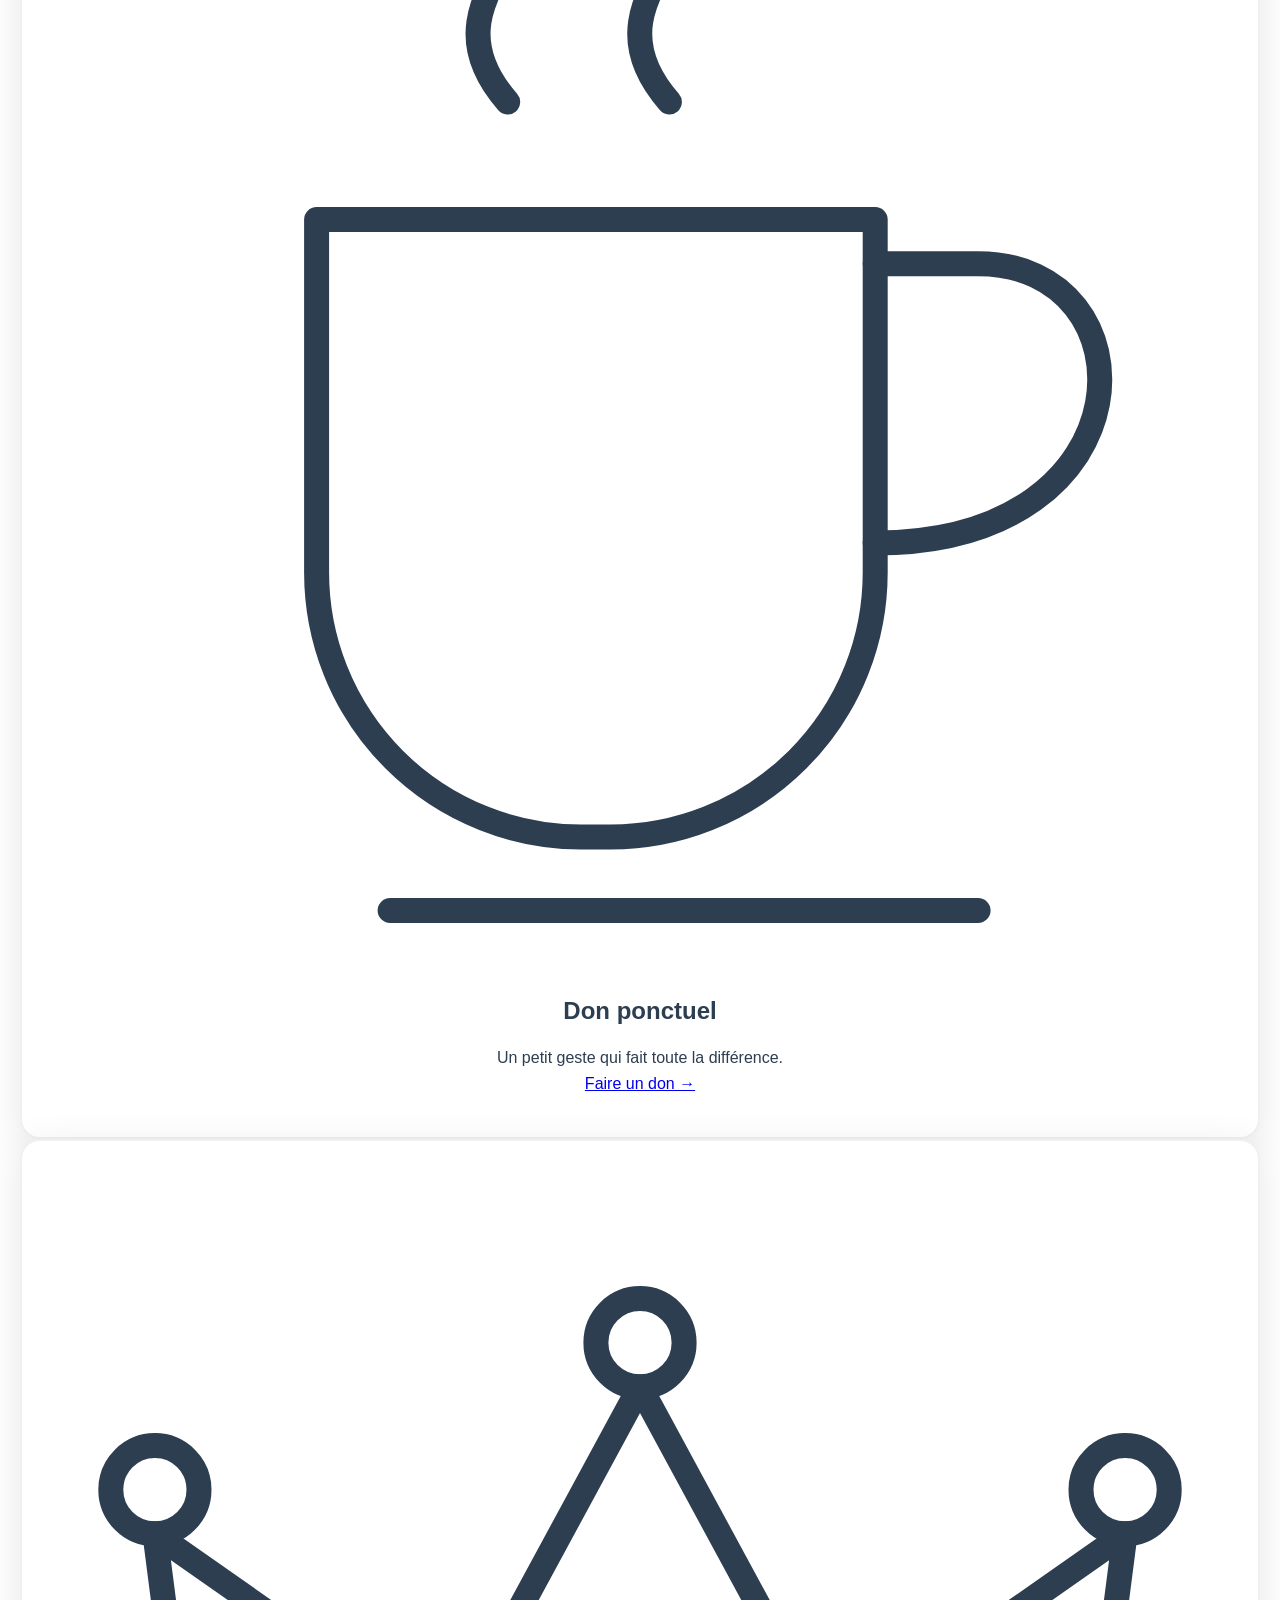
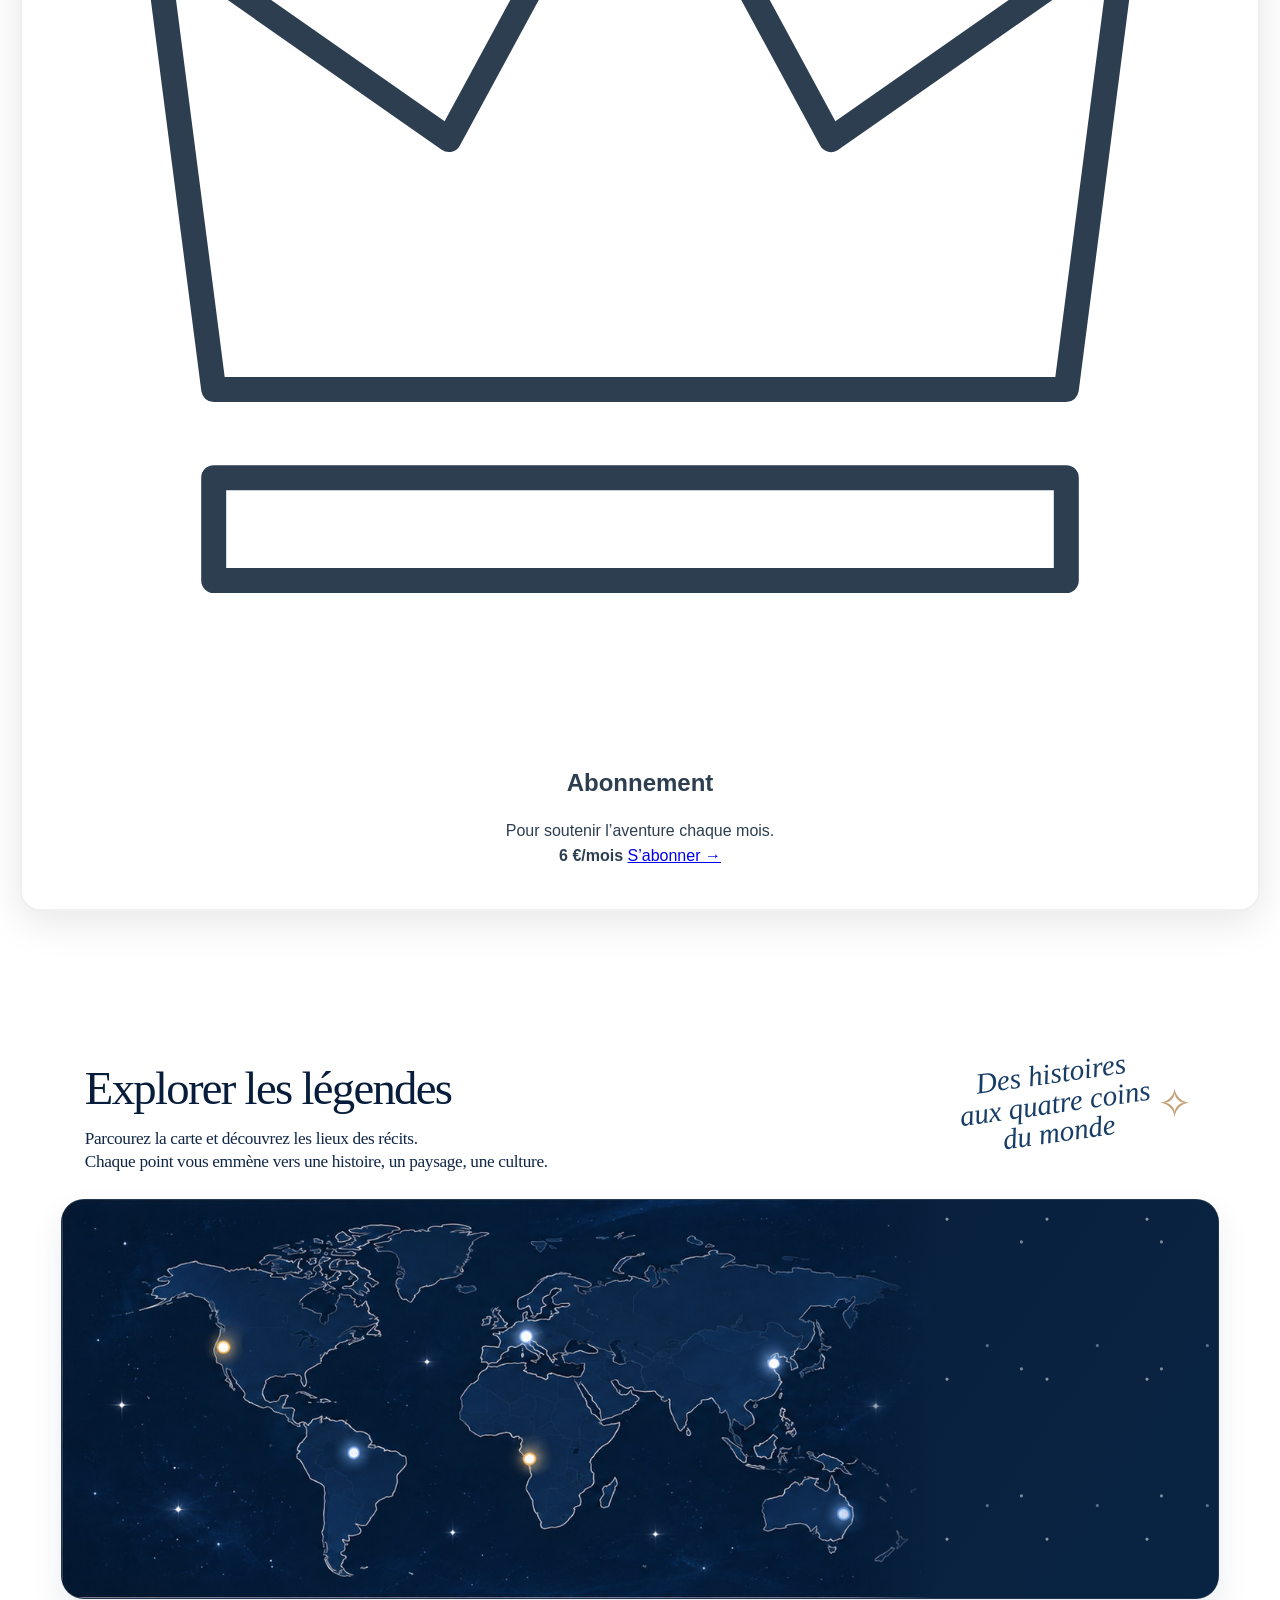
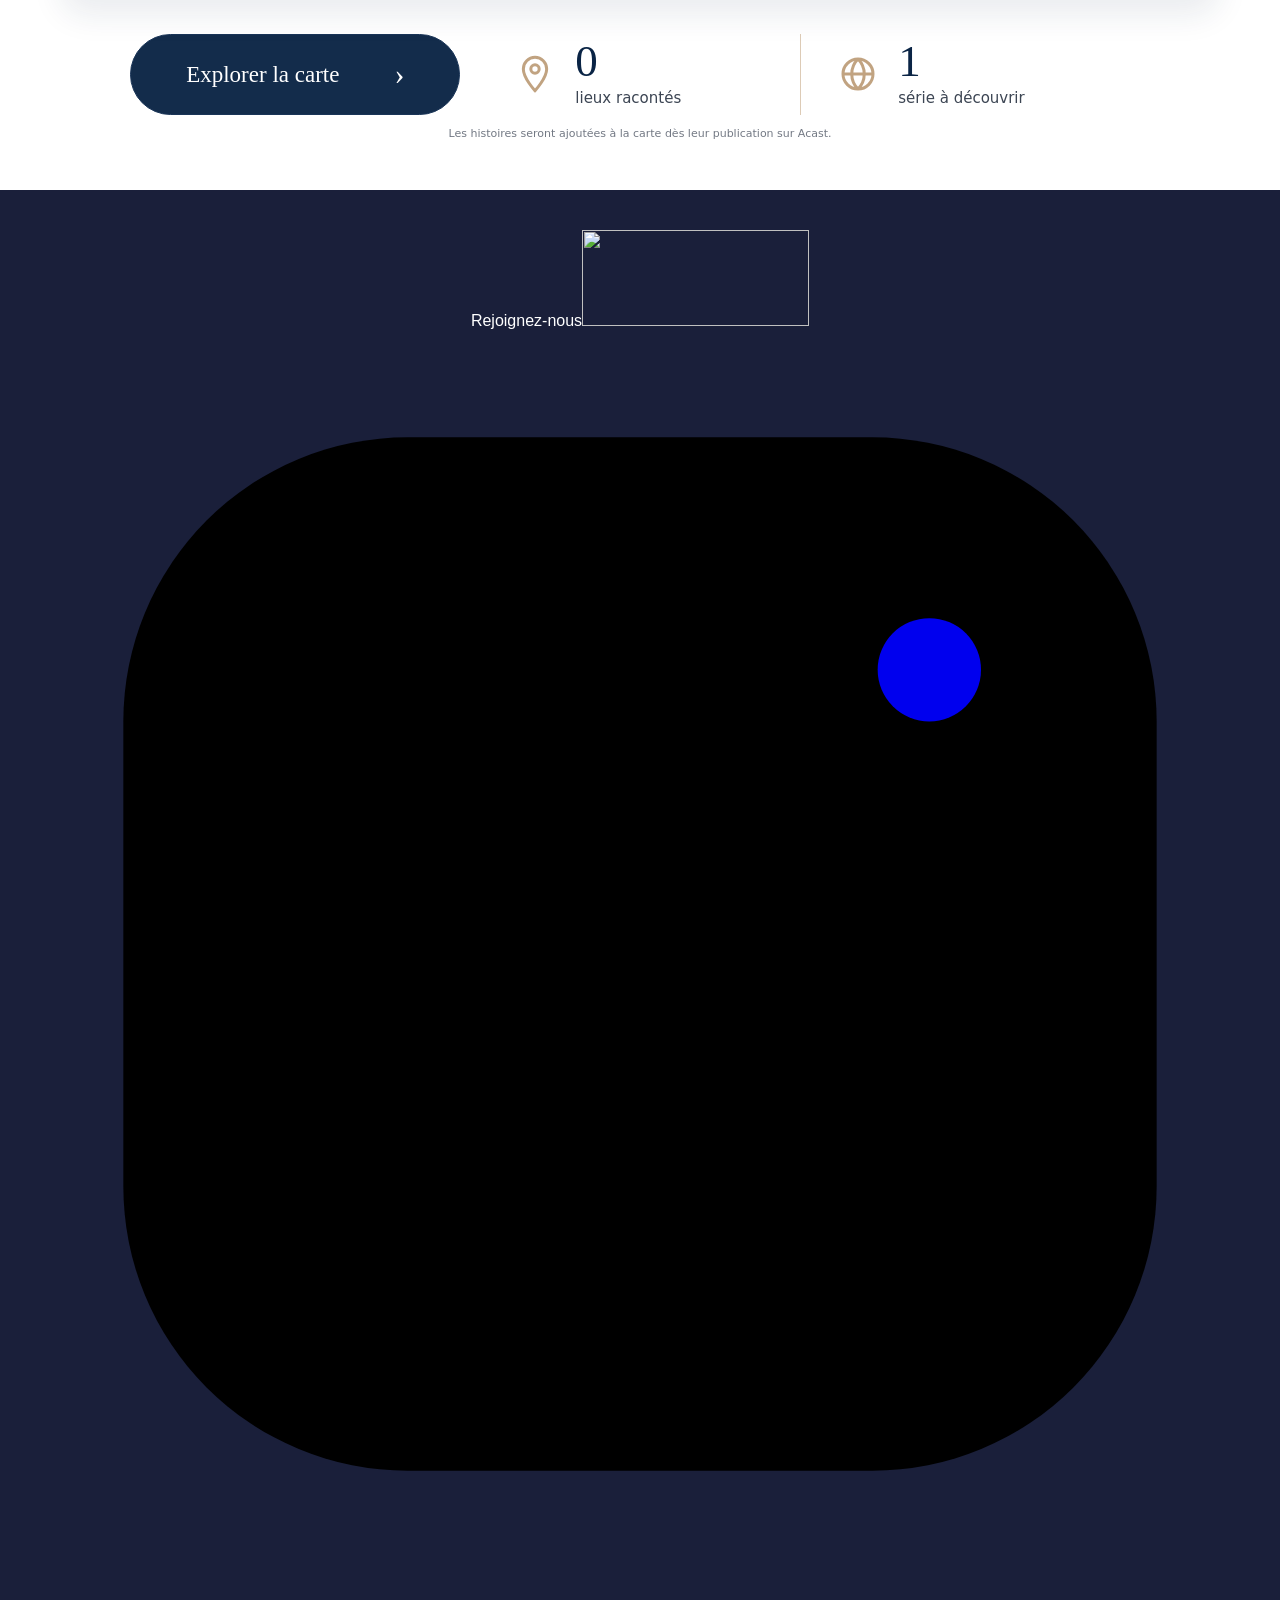
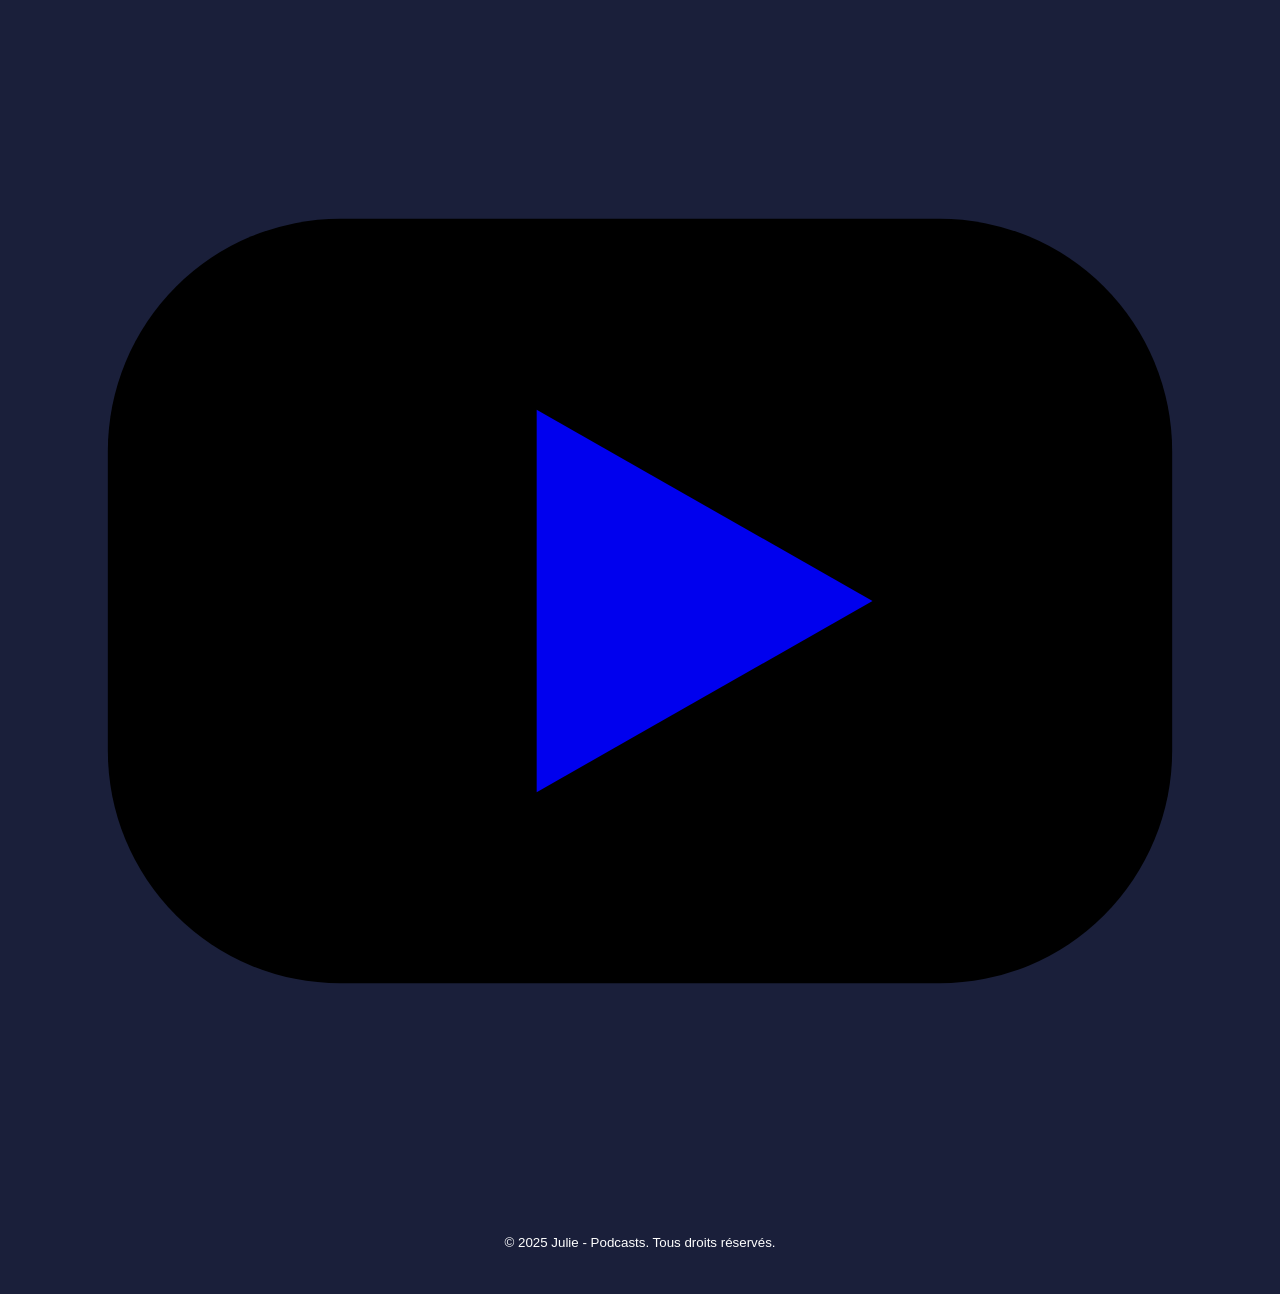
==== commit 6309148b: "Add files via upload" ====
--- a/index.html
+++ b/index.html
@@ -1,648 +1,310 @@
 <!DOCTYPE html>
+
 <html lang="fr">
 <head>
-    <meta charset="UTF-8">
-    <meta name="viewport" content="width=device-width, initial-scale=1.0">
-    <title>Julie - Podcasts</title>
-    <style>
-        * {
-            margin: 0;
-            padding: 0;
-            box-sizing: border-box;
-        }
-
-        body {
-            font-family: 'Segoe UI', Tahoma, Geneva, Verdana, sans-serif;
-            background: #ffffff;
-            color: #333;
-            line-height: 1.6;
-        }
-
-        /* ========== EFFET ÉTOILÉ ========== */
-        .starry-bg {
-            position: relative;
-            background: linear-gradient(135deg, #0a1628 0%, #1e3a5f 100%);
-            overflow: hidden;
-        }
-
-        .starry-bg::before {
-            content: '';
-            position: absolute;
-            top: 0;
-            left: 0;
-            width: 100%;
-            height: 100%;
-            background-image: 
-                radial-gradient(2px 2px at 20px 30px, white, transparent),
-                radial-gradient(2px 2px at 60px 70px, white, transparent),
-                radial-gradient(1px 1px at 50px 50px, white, transparent),
-                radial-gradient(1px 1px at 130px 80px, white, transparent),
-                radial-gradient(2px 2px at 90px 10px, white, transparent),
-                radial-gradient(1px 1px at 10px 90px, white, transparent),
-                radial-gradient(1px 1px at 150px 30px, white, transparent),
-                radial-gradient(2px 2px at 110px 120px, white, transparent);
-            background-repeat: repeat;
-            background-size: 200px 200px;
-            animation: stars 80s linear infinite;
-            opacity: 0.8;
-        }
-
-        .starry-bg::after {
-            content: '';
-            position: absolute;
-            top: 0;
-            left: 0;
-            width: 100%;
-            height: 100%;
-            background-image: 
-                radial-gradient(1px 1px at 40px 60px, rgba(255,255,255,0.8), transparent),
-                radial-gradient(1px 1px at 100px 100px, rgba(255,255,255,0.8), transparent),
-                radial-gradient(1px 1px at 150px 25px, rgba(255,255,255,0.8), transparent),
-                radial-gradient(2px 2px at 180px 90px, rgba(255,255,255,0.9), transparent);
-            background-repeat: repeat;
-            background-size: 250px 250px;
-            animation: stars 100s linear infinite reverse;
-            opacity: 0.6;
-        }
-
-        @keyframes stars {
-            from { transform: translateY(0); }
-            to { transform: translateY(-200px); }
-        }
-
-        /* ========== HEADER / HERO ========== */
-        .hero {
-            padding: 80px 20px;
-            text-align: center;
-            color: white;
-            position: relative;
-            z-index: 1;
-        }
-
-        .profile-img {
-            width: 200px;
-            height: 200px;
-            border-radius: 50%;
-            border: 4px solid rgba(255, 255, 255, 0.3);
-            margin-bottom: 30px;
-            box-shadow: 0 10px 30px rgba(0,0,0,0.3);
-        }
-
-        .hero h1 {
-            font-size: 3em;
-            margin-bottom: 20px;
-            text-shadow: 2px 2px 10px rgba(0,0,0,0.5);
-        }
-
-        .hero p {
-            font-size: 1.3em;
-            max-width: 700px;
-            margin: 0 auto 40px;
-            opacity: 0.95;
-            text-shadow: 1px 1px 5px rgba(0,0,0,0.3);
-        }
-
-        .platforms {
-            display: flex;
-            gap: 15px;
-            justify-content: center;
-            flex-wrap: wrap;
-            position: relative;
-            z-index: 2;
-        }
-
-        .platform-btn {
-            display: inline-flex;
-            align-items: center;
-            gap: 10px;
-            padding: 12px 25px;
-            background: rgba(255, 255, 255, 0.15);
-            color: white;
-            text-decoration: none;
-            border-radius: 25px;
-            transition: all 0.3s;
-            backdrop-filter: blur(10px);
-            border: 1px solid rgba(255, 255, 255, 0.2);
-            font-weight: 500;
-        }
-
-        .platform-btn:hover {
-            background: rgba(255, 255, 255, 0.25);
-            transform: translateY(-2px);
-            box-shadow: 0 5px 20px rgba(255,255,255,0.2);
-        }
-
-        .platform-btn svg {
-            width: 20px;
-            height: 20px;
-            fill: white;
-        }
-
-        /* ========== CONTAINER ========== */
-        .container {
-            max-width: 1200px;
-            margin: 0 auto;
-            padding: 80px 20px;
-        }
-
-        .section-title {
-            text-align: center;
-            font-size: 2.5em;
-            margin-bottom: 50px;
-            color: #1e3a5f;
-        }
-
-        /* ========== SÉRIES ========== */
-        .series-grid {
-            display: grid;
-            grid-template-columns: repeat(auto-fit, minmax(300px, 1fr));
-            gap: 30px;
-            margin-bottom: 40px;
-        }
-
-        .series-card {
-            background: white;
-            border-radius: 15px;
-            overflow: hidden;
-            box-shadow: 0 5px 20px rgba(0,0,0,0.1);
-            transition: transform 0.3s, box-shadow 0.3s;
-            border: 1px solid #e0e0e0;
-        }
-
-        .series-card:hover {
-            transform: translateY(-5px);
-            box-shadow: 0 10px 30px rgba(30, 58, 95, 0.2);
-        }
-
-        .series-image {
-            width: 100%;
-            height: 200px;
-            object-fit: cover;
-        }
-
-        .series-content {
-            padding: 25px;
-        }
-
-        .series-content h3 {
-            color: #1e3a5f;
-            margin-bottom: 15px;
-            font-size: 1.5em;
-        }
-
-        .series-content p {
-            color: #666;
-            margin-bottom: 20px;
-        }
-
-        .series-link {
-            display: inline-block;
-            padding: 10px 20px;
-            background: #1e3a5f;
-            color: white;
-            text-decoration: none;
-            border-radius: 25px;
-            transition: background 0.3s;
-        }
-
-        .series-link:hover {
-            background: #0a1628;
-        }
-
-        /* ========== SUPPORT / DONS ========== */
-        .support-section {
-            background: white;
-            padding: 60px 20px;
-            border-top: 1px solid #e0e0e0;
-            border-bottom: 1px solid #e0e0e0;
-        }
-
-        .support-content {
-            max-width: 800px;
-            margin: 0 auto;
-            text-align: center;
-        }
-
-        .support-cards {
-            display: grid;
-            grid-template-columns: repeat(auto-fit, minmax(250px, 1fr));
-            gap: 30px;
-            margin-top: 40px;
-        }
-
-        .support-card {
-            background: white;
-            padding: 30px;
-            border-radius: 15px;
-            box-shadow: 0 5px 20px rgba(0,0,0,0.1);
-            border: 2px solid #e0e0e0;
-            transition: all 0.3s;
-        }
-
-        .support-card:hover {
-            transform: translateY(-5px);
-            border-color: #1e3a5f;
-            box-shadow: 0 10px 30px rgba(30, 58, 95, 0.2);
-        }
-
-        .support-icon {
-            font-size: 3em;
-            margin-bottom: 20px;
-        }
-
-        .support-card h3 {
-            color: #1e3a5f;
-            margin-bottom: 15px;
-            font-size: 1.5em;
-        }
-
-        .support-card p {
-            color: #666;
-            margin-bottom: 25px;
-        }
-
-        .support-price {
-            font-size: 1.2em;
-            font-weight: bold;
-            color: #1e3a5f;
-            margin-bottom: 20px;
-        }
-
-        .support-btn {
-            display: inline-block;
-            padding: 12px 30px;
-            background: #1e3a5f;
-            color: white;
-            text-decoration: none;
-            border-radius: 25px;
-            transition: all 0.3s;
-            font-weight: bold;
-        }
-
-        .support-btn:hover {
-            background: #0a1628;
-            transform: scale(1.05);
-        }
-
-        /* ========== ÉPISODES ========== */
-        .episodes-grid {
-            display: grid;
-            grid-template-columns: repeat(auto-fill, minmax(280px, 1fr));
-            gap: 25px;
-        }
-
-        .episode-card {
-            background: white;
-            border-radius: 12px;
-            overflow: hidden;
-            box-shadow: 0 5px 15px rgba(0,0,0,0.1);
-            transition: all 0.3s;
-            border: 1px solid #e0e0e0;
-        }
-
-        .episode-card:hover {
-            transform: translateY(-5px);
-            box-shadow: 0 10px 25px rgba(30, 58, 95, 0.15);
-        }
-
-        .episode-image {
-            width: 100%;
-            height: 180px;
-            object-fit: cover;
-        }
-
-        .episode-content {
-            padding: 20px;
-        }
-
-        .episode-date {
-            color: #999;
-            font-size: 0.9em;
-            margin-bottom: 10px;
-        }
-
-        .episode-content h3 {
-            color: #1e3a5f;
-            margin-bottom: 10px;
-            font-size: 1.2em;
-        }
-
-        .episode-content p {
-            color: #666;
-            font-size: 0.95em;
-        }
-
-        /* ========== NEWSLETTER ========== */
-        .newsletter {
-            padding: 80px 20px;
-            text-align: center;
-            color: white;
-            position: relative;
-            z-index: 1;
-        }
-
-        .newsletter h2 {
-            font-size: 2.5em;
-            margin-bottom: 20px;
-            text-shadow: 2px 2px 10px rgba(0,0,0,0.5);
-        }
-
-        .newsletter p {
-            font-size: 1.2em;
-            margin-bottom: 15px;
-            opacity: 0.95;
-            max-width: 600px;
-            margin-left: auto;
-            margin-right: auto;
-            text-shadow: 1px 1px 5px rgba(0,0,0,0.3);
-        }
-
-       .newsletter-disclaimer {
-    font-size: 0.95em;
-    opacity: 0.85;
-    margin-top: 30px;     /* ← REMPLACE margin-bottom par margin-top */
-    margin-bottom: 0;     /* ← AJOUTE cette ligne */
-    text-shadow: 1px 1px 5px rgba(0,0,0,0.3);
-}
-
-
-        .newsletter-form {
-            max-width: 500px;
-            margin: 0 auto;
-            display: flex;
-            gap: 10px;
-            position: relative;
-            z-index: 2;
-        }
-
-        .newsletter-form input {
-            flex: 1;
-            padding: 15px 20px;
-            border: none;
-            border-radius: 25px;
-            font-size: 1em;
-            background: rgba(255, 255, 255, 0.95);
-        }
-
-        .newsletter-form button {
-            padding: 15px 30px;
-            background: white;
-            color: #1e3a5f;
-            border: none;
-            border-radius: 25px;
-            font-weight: bold;
-            cursor: pointer;
-            transition: all 0.3s;
-            font-size: 1em;
-        }
-
-        .newsletter-form button:hover {
-            background: #f0f0f0;
-            transform: scale(1.05);
-        }
-
-        /* ========== FOOTER ========== */
-        footer {
-            background: white;
-            padding: 40px 20px;
-            text-align: center;
-            border-top: 1px solid #e0e0e0;
-        }
-
-        .social-links {
-            display: flex;
-            gap: 20px;
-            justify-content: center;
-            margin-bottom: 20px;
-        }
-
-        .social-links a {
-            color: #1e3a5f;
-            text-decoration: none;
-            font-size: 1.2em;
-            transition: all 0.3s;
-            display: flex;
-            align-items: center;
-            gap: 10px;
-        }
-
-        .social-links a:hover {
-            color: #0a1628;
-            transform: scale(1.1);
-        }
-
-        .social-links svg {
-            width: 24px;
-            height: 24px;
-            fill: white;
-        }
-
-        footer p {
-            color: #666;
-            font-size: 0.9em;
-        }
-
-        /* ========== RESPONSIVE ========== */
-        @media (max-width: 768px) {
-            .hero h1 {
-                font-size: 2em;
-            }
-
-            .hero p {
-                font-size: 1.1em;
-            }
-
-            .section-title {
-                font-size: 2em;
-            }
-
-            .newsletter h2 {
-                font-size: 2em;
-            }
-
-            .newsletter-form {
-                flex-direction: column;
-            }
-
-            .platforms {
-                flex-direction: column;
-                align-items: center;
-            }
-        }
-    </style>
+<meta charset="utf-8"/>
+<meta content="width=device-width, initial-scale=1" name="viewport"/>
+<meta content="#0a1628" name="theme-color"/>
+<meta content="Julie Podcasts : contes, légendes et documentaires audio. Découvrez les séries, écoutez les épisodes et explorez leurs lieux sur une carte interactive." name="description"/>
+<title>Julie - Podcasts | Histoires et légendes</title>
+<link href="https://fonts.googleapis.com" rel="preconnect"/>
+<link crossorigin="" href="https://fonts.gstatic.com" rel="preconnect"/>
+<link href="https://fonts.googleapis.com/css2?family=DM+Sans:wght@400;500;600;700&amp;family=DM+Serif+Display&amp;display=swap" rel="stylesheet"/>
+<link href="styles.css" rel="stylesheet"/><link href="v2.css" rel="stylesheet"/>
+<script defer="" src="app.js"></script>
+<link href="mobile.css" rel="stylesheet"/>
+
+<style>
+.approved-map-section{display:block;width:100%;height:auto!important;min-height:0!important;overflow:visible!important;padding:0!important;margin:0!important}
+#jp-map{display:block;width:100%;height:auto;min-height:0}
+#approved-map{display:none!important}
+</style>
 </head>
-<body>
-
-    <!-- HERO avec effet étoilé -->
-    <section class="hero starry-bg">
-        <img src="images/julie.jpg" alt="Julie" class="profile-img">
-        <h1>Julie - Podcasts</h1>
-        <p>Podcasts narratifs et documentaires audio</p>
-
+<body data-demo="false">
+<a class="skip-link" href="#series">Aller aux séries</a>
+<main>
+<section class="hero starry-bg" id="accueil">
+<img alt="Julie" class="profile-img" decoding="async" height="200" loading="eager" src="images/julie-apercu.jpg" width="200"/>
+<h1>Julie - Podcasts</h1>
+<p>Podcasts narratifs et documentaires audio</p>
 <div class="platforms">
-    <a href="#" class="platform-btn">
-        <svg viewBox="0 0 24 24" xmlns="http://www.w3.org/2000/svg">
-            <path d="M12 0C5.4 0 0 5.4 0 12s5.4 12 12 12 12-5.4 12-12S18.66 0 12 0zm5.521 17.34c-.24.359-.66.48-1.021.24-2.82-1.74-6.36-2.101-10.561-1.141-.418.122-.779-.179-.899-.539-.12-.421.18-.78.54-.9 4.56-1.021 8.52-.6 11.64 1.32.42.18.479.659.301 1.02zm1.44-3.3c-.301.42-.841.6-1.262.3-3.239-1.98-8.159-2.58-11.939-1.38-.479.12-1.02-.12-1.14-.6-.12-.48.12-1.021.6-1.141C9.6 9.9 15 10.561 18.72 12.84c.361.181.54.78.241 1.2zm.12-3.36C15.24 8.4 8.82 8.16 5.16 9.301c-.6.179-1.2-.181-1.38-.721-.18-.601.18-1.2.72-1.381 4.26-1.26 11.28-1.02 15.721 1.621.539.3.719 1.02.419 1.56-.299.421-1.02.599-1.559.3z"/>
-        </svg>
+<span class="platform-btn pending" title="Lien Spotify à renseigner avant le lancement">
+<svg viewbox="0 0 24 24" xmlns="http://www.w3.org/2000/svg">
+<path d="M12 0C5.4 0 0 5.4 0 12s5.4 12 12 12 12-5.4 12-12S18.66 0 12 0zm5.521 17.34c-.24.359-.66.48-1.021.24-2.82-1.74-6.36-2.101-10.561-1.141-.418.122-.779-.179-.899-.539-.12-.421.18-.78.54-.9 4.56-1.021 8.52-.6 11.64 1.32.42.18.479.659.301 1.02zm1.44-3.3c-.301.42-.841.6-1.262.3-3.239-1.98-8.159-2.58-11.939-1.38-.479.12-1.02-.12-1.14-.6-.12-.48.12-1.021.6-1.141C9.6 9.9 15 10.561 18.72 12.84c.361.181.54.78.241 1.2zm.12-3.36C15.24 8.4 8.82 8.16 5.16 9.301c-.6.179-1.2-.181-1.38-.721-.18-.601.18-1.2.72-1.381 4.26-1.26 11.28-1.02 15.721 1.621.539.3.719 1.02.419 1.56-.299.421-1.02.599-1.559.3z"></path>
+</svg>
         Spotify
-    </a>
-  <a href="#" class="platform-btn">
-    <svg viewBox="0 0 24 24"
-         xmlns="http://www.w3.org/2000/svg"
-         fill="currentColor"
-         aria-hidden="true">
-        <path d="M16.365 1.43c0 1.14-.465 2.273-1.275 3.12-.855.89-2.295 1.58-3.525 1.48-.15-1.11.36-2.3 1.155-3.18.81-.9 2.205-1.56 3.645-1.42zM20.5 17.2c-.42.96-.63 1.38-1.17 2.24-.75 1.2-1.8 2.7-3.09 2.71-1.14.01-1.44-.75-2.97-.75s-1.86.74-2.97.76c-1.29.01-2.28-1.36-3.03-2.56-2.1-3.35-2.32-7.28-1.02-9.3.93-1.44 2.4-2.28 3.78-2.28 1.47 0 2.4.8 3.62.8 1.2 0 1.92-.8 3.61-.8 1.23 0 2.53.67 3.46 1.82-3.04 1.66-2.55 6.03.78 7.36z"/>
-    </svg>
+    </span>
+<span class="platform-btn pending" title="Lien Apple Music à renseigner avant le lancement">
+<svg aria-hidden="true" fill="currentColor" viewbox="0 0 24 24" xmlns="http://www.w3.org/2000/svg">
+<path d="M16.365 1.43c0 1.14-.465 2.273-1.275 3.12-.855.89-2.295 1.58-3.525 1.48-.15-1.11.36-2.3 1.155-3.18.81-.9 2.205-1.56 3.645-1.42zM20.5 17.2c-.42.96-.63 1.38-1.17 2.24-.75 1.2-1.8 2.7-3.09 2.71-1.14.01-1.44-.75-2.97-.75s-1.86.74-2.97.76c-1.29.01-2.28-1.36-3.03-2.56-2.1-3.35-2.32-7.28-1.02-9.3.93-1.44 2.4-2.28 3.78-2.28 1.47 0 2.4.8 3.62.8 1.2 0 1.92-.8 3.61-.8 1.23 0 2.53.67 3.46 1.82-3.04 1.66-2.55 6.03.78 7.36z"></path>
+</svg>
     Apple Music
-</a>    
-    <a href="#" class="platform-btn">
-        <svg viewBox="0 0 24 24" xmlns="http://www.w3.org/2000/svg">
-            <path d="M23.498 6.186a3.016 3.016 0 0 0-2.122-2.136C19.505 3.545 12 3.545 12 3.545s-7.505 0-9.377.505A3.017 3.017 0 0 0 .502 6.186C0 8.07 0 12 0 12s0 3.93.502 5.814a3.016 3.016 0 0 0 2.122 2.136c1.871.505 9.376.505 9.376.505s7.505 0 9.377-.505a3.015 3.015 0 0 0 2.122-2.136C24 15.93 24 12 24 12s0-3.93-.502-5.814zM9.545 15.568V8.432L15.818 12l-6.273 3.568z"/>
-        </svg>
+</span>
+<a class="platform-btn" href="https://www.youtube.com/@Juliepodcasts" rel="noopener noreferrer" target="_blank">
+<svg viewbox="0 0 24 24" xmlns="http://www.w3.org/2000/svg">
+<path d="M23.498 6.186a3.016 3.016 0 0 0-2.122-2.136C19.505 3.545 12 3.545 12 3.545s-7.505 0-9.377.505A3.017 3.017 0 0 0 .502 6.186C0 8.07 0 12 0 12s0 3.93.502 5.814a3.016 3.016 0 0 0 2.122 2.136c1.871.505 9.376.505 9.376.505s7.505 0 9.377-.505a3.015 3.015 0 0 0 2.122-2.136C24 15.93 24 12 24 12s0-3.93-.502-5.814zM9.545 15.568V8.432L15.818 12l-6.273 3.568z"></path>
+</svg>
         YouTube
     </a>
-
-    <a href="#" class="platform-btn">
-        <svg viewBox="0 0 24 24" xmlns="http://www.w3.org/2000/svg">
-            <path d="M18.81 6.75c0 .414.337.75.75.75H24v-1.5h-4.44c-.413 0-.75.336-.75.75zm0 3c0 .414.337.75.75.75H24v-1.5h-4.44c-.413 0-.75.336-.75.75zm0 3c0 .414.337.75.75.75H24v-1.5h-4.44c-.413 0-.75.336-.75.75zm0 3c0 .414.337.75.75.75H24v-1.5h-4.44c-.413 0-.75.336-.75.75zM0 15.75c0 .414.337.75.75.75H5.19v-1.5H.75c-.413 0-.75.336-.75.75zm6.24 0c0 .414.337.75.75.75h3.69v-1.5H6.99c-.413 0-.75.336-.75.75zm6.24 0c0 .414.337.75.75.75h3.69v-1.5h-3.69c-.413 0-.75.336-.75.75zM0 12.75c0 .414.337.75.75.75H5.19v-1.5H.75c-.413 0-.75.336-.75.75zm6.24 0c0 .414.337.75.75.75h3.69v-1.5H6.99c-.413 0-.75.336-.75.75zm6.24 0c0 .414.337.75.75.75h3.69v-1.5h-3.69c-.413 0-.75.336-.75.75zm6.24 0c0 .414.337.75.75.75H24v-1.5h-4.44c-.413 0-.75.336-.75.75zM0 9.75c0 .414.337.75.75.75H5.19v-1.5H.75c-.413 0-.75.336-.75.75zm6.24 0c0 .414.337.75.75.75h3.69v-1.5H6.99c-.413 0-.75.336-.75.75zm6.24 0c0 .414.337.75.75.75h3.69v-1.5h-3.69c-.413 0-.75.336-.75.75zm0-3c0 .414.337.75.75.75h3.69v-1.5h-3.69c-.413 0-.75.336-.75.75z"/>
-        </svg>
+<span class="platform-btn pending" title="Lien Deezer à renseigner avant le lancement">
+<svg viewbox="0 0 24 24" xmlns="http://www.w3.org/2000/svg">
+<path d="M18.81 6.75c0 .414.337.75.75.75H24v-1.5h-4.44c-.413 0-.75.336-.75.75zm0 3c0 .414.337.75.75.75H24v-1.5h-4.44c-.413 0-.75.336-.75.75zm0 3c0 .414.337.75.75.75H24v-1.5h-4.44c-.413 0-.75.336-.75.75zm0 3c0 .414.337.75.75.75H24v-1.5h-4.44c-.413 0-.75.336-.75.75zM0 15.75c0 .414.337.75.75.75H5.19v-1.5H.75c-.413 0-.75.336-.75.75zm6.24 0c0 .414.337.75.75.75h3.69v-1.5H6.99c-.413 0-.75.336-.75.75zm6.24 0c0 .414.337.75.75.75h3.69v-1.5h-3.69c-.413 0-.75.336-.75.75zM0 12.75c0 .414.337.75.75.75H5.19v-1.5H.75c-.413 0-.75.336-.75.75zm6.24 0c0 .414.337.75.75.75h3.69v-1.5H6.99c-.413 0-.75.336-.75.75zm6.24 0c0 .414.337.75.75.75h3.69v-1.5h-3.69c-.413 0-.75.336-.75.75zm6.24 0c0 .414.337.75.75.75H24v-1.5h-4.44c-.413 0-.75.336-.75.75zM0 9.75c0 .414.337.75.75.75H5.19v-1.5H.75c-.413 0-.75.336-.75.75zm6.24 0c0 .414.337.75.75.75h3.69v-1.5H6.99c-.413 0-.75.336-.75.75zm6.24 0c0 .414.337.75.75.75h3.69v-1.5h-3.69c-.413 0-.75.336-.75.75zm0-3c0 .414.337.75.75.75h3.69v-1.5h-3.69c-.413 0-.75.336-.75.75z"></path>
+</svg>
         Deezer
-    </a>
-</div>
-            </a>
-        </div>
-    </section>
-
-    <!-- LES SÉRIES -->
-    <div class="container">
-        <h2 class="section-title"> Mes Séries</h2>
-
-        <div class="series-grid">
-            <div class="series-card">
-                <img src="https://via.placeholder.com/400x200/1e3a5f/ffffff?text=Série+1" alt="Série 1" class="series-image">
-                <div class="series-content">
-                    <h3>Série 1</h3>
-                    <p>Description de la première série de podcasts...</p>
-                    <a href="#" class="series-link">Écouter →</a>
-                </div>
-            </div>
-
-            <div class="series-card">
-                <img src="https://via.placeholder.com/400x200/1e3a5f/ffffff?text=Série+2" alt="Série 2" class="series-image">
-                <div class="series-content">
-                    <h3>Série 2</h3>
-                    <p>Description de la deuxième série de podcasts...</p>
-                    <a href="#" class="series-link">Écouter →</a>
-                </div>
-            </div>
-
-            <div class="series-card">
-                <img src="https://via.placeholder.com/400x200/1e3a5f/ffffff?text=Série+3" alt="Série 3" class="series-image">
-                <div class="series-content">
-                    <h3>Série 3</h3>
-                    <p>Description de la troisième série de podcasts...</p>
-                    <a href="#" class="series-link">Écouter →</a>
-                </div>
-            </div>
-        </div>
-    </div>
-
- <!-- SUPPORT / DONS -->
-<section class="support-section">
-    <div class="support-content">
-        <h2 class="section-title">💜 Soutenez le projet</h2>
-        <p style="color: #666; font-size: 1.1em; margin-bottom: 40px;">
-            Le prix d'un petit café pour que l'aventure continue ☕✨
-        </p>
-
-        <div class="support-cards">
-            <div class="support-card">
-                <div class="support-icon">☕</div>
-                <h3>Don Ponctuel</h3>
-                <p>Un petit geste qui fait toute la différence</p>
-                <!-- LIEN DIRECT ICI -->
-                <a href="https://buy.stripe.com/00w7sLe2m2ji4Rm4LNf3a01" target="_blank" class="support-btn">Offrir un café</a>
-            </div>
-
-            <div class="support-card">
-                <div class="support-icon">👑</div>
-                <h3>Abonnement</h3>
-                <p>Merci pour le soutien</p>
-                <div class="support-price">6€/mois</div>
-                <!-- LIEN DIRECT ICI -->
-                <a href="https://buy.stripe.com/bJe6oH0bw6zyfw0guvf3a00" target="_blank" class="support-btn">S'abonner ❤️</a>
-            </div>
-        </div>
-    </div>
+    </span>
+</div>
 </section>
-
-    <!-- DERNIERS ÉPISODES -->
-    <div class="container">
-        <h2 class="section-title">🔥 Derniers Épisodes</h2>
-
-        <div class="episodes-grid">
-            <div class="episode-card">
-                <img src="https://via.placeholder.com/280x180/1e3a5f/ffffff?text=Épisode" alt="Épisode" class="episode-image">
-                <div class="episode-content">
-                    <div class="episode-date">Il y a 2 jours</div>
-                    <h3>Titre de l'épisode</h3>
-                    <p>Description de l'épisode...</p>
-                </div>
-            </div>
-
-            <div class="episode-card">
-                <img src="https://via.placeholder.com/280x180/1e3a5f/ffffff?text=Épisode" alt="Épisode" class="episode-image">
-                <div class="episode-content">
-                    <div class="episode-date">Il y a 5 jours</div>
-                    <h3>Titre de l'épisode</h3>
-                    <p>Description de l'épisode...</p>
-                </div>
-            </div>
-
-            <div class="episode-card">
-                <img src="https://via.placeholder.com/280x180/1e3a5f/ffffff?text=Épisode" alt="Épisode" class="episode-image">
-                <div class="episode-content">
-                    <div class="episode-date">Il y a 1 semaine</div>
-                    <h3>Titre de l'épisode</h3>
-                    <p>Description de l'épisode...</p>
-                </div>
-            </div>
-
-            </div>
-        </div>
-    </div>
-
-    <!-- NEWSLETTER avec effet étoilé -->
-<section class="newsletter starry-bg">
-    <h2>✨ Restez Connecté</h2>
-    <p>Recevez mes nouveaux épisodes directement dans votre boîte mail</p>
-
-    <form class="newsletter-form">
-        <input type="email" placeholder="Votre email" required>
-        <button type="submit">S'inscrire</button>
-    </form>
-
-    <p class="newsletter-disclaimer">Pas de spam, promis ! 🎧</p>
+<section aria-labelledby="series-title" class="series-section content-section" id="series">
+<div class="content-wrap">
+<div class="heading heading-center">
+<h2 id="series-title">Mes séries</h2>
+<p>Des récits à explorer, une série après l’autre.</p>
+</div>
+<div aria-live="polite" class="series-grid" id="series-grid">
+<!-- Contenu initial accessible avant chargement de l'API -->
+<article class="series-item">
+<div class="series-art"><img alt="Illustration provisoire de Bande de Légende" src="images/serie-illustration.jpg"/></div>
+<h3>Nuit étoilé</h3><p>Contes, légendes et récits populaires venus d'ici et d'ailleurs.</p>
+<span class="series-coming"><span aria-hidden="true">♫</span> Bientôt disponible</span>
+</article>
+<article class="series-item"><div class="series-art abstract-art art-next-one"><span aria-hidden="true" class="next-symbol">✧</span><span class="next-art-text">Une nouvelle série</span></div><h3>Une prochaine série</h3><p>Un nouvel univers à découvrir prochainement.</p><span class="series-coming"><span aria-hidden="true">♫</span> Bientôt disponible</span></article>
+<article class="series-item"><div class="series-art abstract-art art-next-two"><span aria-hidden="true" class="next-symbol">✦</span><span class="next-art-text">D'autres histoires</span></div><h3>Et d'autres histoires…</h3><p>La suite de l'aventure est en préparation.</p><span class="series-coming"><span aria-hidden="true">♫</span> Bientôt disponible</span></article>
+</div>
+</div>
 </section>
-
-    <!-- FOOTER -->
-    <footer>
-        <div class="social-links">
-            <a href="https://www.instagram.com/juliepodcasts/">
-                <svg viewBox="0 0 24 24" xmlns="http://www.w3.org/2000/svg" style="fill: #1e3a5f;">
-                    <path d="M12 2.163c3.204 0 3.584.012 4.85.07 3.252.148 4.771 1.691 4.919 4.919.058 1.265.069 1.645.069 4.849 0 3.205-.012 3.584-.069 4.849-.149 3.225-1.664 4.771-4.919 4.919-1.266.058-1.644.07-4.85.07-3.204 0-3.584-.012-4.849-.07-3.26-.149-4.771-1.699-4.919-4.92-.058-1.265-.07-1.644-.07-4.849 0-3.204.013-3.583.07-4.849.149-3.227 1.664-4.771 4.919-4.919 1.266-.057 1.645-.069 4.849-.069zm0-2.163c-3.259 0-3.667.014-4.947.072-4.358.2-6.78 2.618-6.98 6.98-.059 1.281-.073 1.689-.073 4.948 0 3.259.014 3.668.072 4.948.2 4.358 2.618 6.78 6.98 6.98 1.281.058 1.689.072 4.948.072 3.259 0 3.668-.014 4.948-.072 4.354-.2 6.782-2.618 6.979-6.98.059-1.28.073-1.689.073-4.948 0-3.259-.014-3.667-.072-4.947-.196-4.354-2.617-6.78-6.979-6.98-1.281-.059-1.69-.073-4.949-.073zm0 5.838c-3.403 0-6.162 2.759-6.162 6.162s2.759 6.163 6.162 6.163 6.162-2.759 6.162-6.163c0-3.403-2.759-6.162-6.162-6.162zm0 10.162c-2.209 0-4-1.79-4-4 0-2.209 1.791-4 4-4s4 1.791 4 4c0 2.21-1.791 4-4 4zm6.406-11.845c-.796 0-1.441.645-1.441 1.44s.645 1.44 1.441 1.44c.795 0 1.439-.645 1.439-1.44s-.644-1.44-1.439-1.44z"/>
-                </svg>
-                Instagram
-       <a href="https://www.youtube.com/@Juliepodcasts">
-    <svg viewBox="0 0 24 24" xmlns="http://www.w3.org/2000/svg" style="fill: #1e3a5f;">
-        <path d="M23.498 6.186a3.016 3.016 0 0 0-2.122-2.136C19.505 3.545 12 3.545 12 3.545s-7.505 0-9.377.505A3.017 3.017 0 0 0 .502 6.186C0 8.07 0 12 0 12s0 3.93.502 5.814a3.016 3.016 0 0 0 2.122 2.136c1.871.505 9.376.505 9.376.505s7.505 0 9.377-.505a3.015 3.015 0 0 0 2.122-2.136C24 15.93 24 12 24 12s0-3.93-.502-5.814zM9.545 15.568V8.432L15.818 12l-6.273 3.568z"/>
-    </svg>
-    YouTube
-</a>
-            </a>
-        </div>
-        <p>&copy; 2025 Julie - Podcasts. Tous droits réservés</p>
-    </footer>
-
+<section aria-labelledby="episodes-title" class="episodes-section content-section" id="episodes">
+<div class="content-wrap">
+<div class="heading heading-center">
+<h2 id="episodes-title">Derniers épisodes</h2>
+<span aria-hidden="true" class="heading-stroke"></span>
+<p>Les derniers récits à écouter</p>
+</div>
+<div aria-live="polite" class="episodes-list" id="episodes-grid">
+<div class="upcoming-episode">
+<span aria-hidden="true" class="upcoming-illustration">✧</span>
+<div><span class="episode-series-name">NUIT ÉTOILÉ</span><h3>Les premières histoires arrivent bientôt</h3><p>Les épisodes apparaîtront ici dès leur publication sur Acast.</p></div>
+<span class="upcoming-pill">En préparation</span>
+</div>
+</div>
+</div>
+</section>
+<section aria-labelledby="support-title" class="support-section content-section" id="soutenir">
+<div class="content-wrap support-wrap">
+<div class="heading heading-center support-heading">
+<h2 id="support-title"> Soutenez le projet</h2>
+<p>Le prix d'un petit café pour que l'aventure continue ☕✨</p>
+</div>
+<div class="support-grid">
+<article class="support-card support-one">
+<div aria-hidden="true" class="card-flecks"><span>✦</span><span>✧</span><span>✦</span></div>
+<svg aria-hidden="true" class="support-outline-icon" fill="none" stroke="currentColor" stroke-linecap="round" stroke-linejoin="round" stroke-width="1.7" viewbox="0 0 80 80"><path d="M18 28h38v24a18 18 0 0 1-18 18h-2a18 18 0 0 1-18-18V28Z"></path><path d="M56 31h7c12 0 12 19-7 19M23 75h40"></path><path d="M31 20c-7-8 7-12 0-19M42 20c-7-8 7-12 0-19"></path></svg>
+<h3>Don ponctuel</h3>
+<p>Un petit geste qui fait toute la différence.</p>
+<a class="support-cta support-cta-dark" href="https://buy.stripe.com/00w7sLe2m2ji4Rm4LNf3a01" rel="noopener noreferrer" target="_blank">Faire un don →</a>
+</article>
+<article class="support-card support-two starfield">
+<svg aria-hidden="true" class="support-outline-icon" fill="none" stroke="currentColor" stroke-linecap="round" stroke-linejoin="round" stroke-width="1.7" viewbox="0 0 80 80"><path d="M11 55 7 24l20 14L40 14l13 24 20-14-4 31H11Z"></path><path d="M11 61h58v7H11zM7 24a3 3 0 1 0 0-6 3 3 0 0 0 0 6Zm33-10a3 3 0 1 0 0-6 3 3 0 0 0 0 6Zm33 10a3 3 0 1 0 0-6 3 3 0 0 0 0 6Z"></path></svg>
+<h3>Abonnement</h3>
+<p>Pour soutenir l’aventure chaque mois.</p>
+<strong class="support-price">6 €/mois</strong>
+<a class="support-cta support-cta-light" href="https://buy.stripe.com/bJe6oH0bw6zyfw0guvf3a00" rel="noopener noreferrer" target="_blank">S’abonner →</a>
+</article>
+</div>
+</div>
+</section>
+<section aria-label="Explorer les légendes sur la carte interactive" class="approved-map-section" id="carte"><div id="jp-map" data-demo="false" aria-label="Carte des épisodes"><template id="jp-map-source"><style>:host{display:block;width:100%;box-sizing:border-box;color:#102747;background:#fff;font-family:Georgia,"Times New Roman",serif} :host *, :host *::before,:host *::after{box-sizing:border-box}
+
+:root{--ink:#102747;--navy:#0b2342;--paper:#fff;--gold:#bea07b}
+*{box-sizing:border-box}
+html{scroll-behavior:smooth}
+body{margin:0;color:var(--ink);background:#fff;font-family:Georgia,"Times New Roman",serif}
+button{font:inherit}
+.section{max-width:1648px;margin:0 auto;padding:72px clamp(28px,4.75vw,78px) 50px}
+.head{margin:0 42px 26px;display:flex;align-items:flex-start;justify-content:space-between;gap:60px}
+.head h2{font-size:clamp(39px,3.65vw,60px);font-weight:500;line-height:1.10;letter-spacing:-1.7px;margin:0 0 14px;color:#071d3b}
+.head p{font-size:clamp(17px,1.35vw,22px);line-height:1.3;margin:0;letter-spacing:-.35px}
+.note{color:#173d67;position:relative;margin:-4px 25px 0 0;transform:rotate(-8deg);font:italic 29px/1.02 "Bradley Hand","Segoe Print",cursive;min-width:230px;text-align:center}
+.note i{position:absolute;right:-21px;bottom:5px;color:#c5a17b;font-size:42px;font-style:normal;transform:rotate(8deg)}
+.map{height:clamp(400px,31.2vw,514px);border-radius:23px;position:relative;overflow:hidden;border:1px solid rgba(209,226,245,.12);background:#081e39;box-shadow:0 16px 32px rgba(19,48,82,.09)}
+/* Validated image: this is the real approved map texture, not a reinterpreted SVG. */
+.map-base{position:absolute;inset:0;background:linear-gradient(125deg,#071b34,#092443);pointer-events:none}
+.map-base:after{content:"";position:absolute;right:0;top:0;width:25%;height:100%;background-image:radial-gradient(circle at 18% 12%,rgba(255,255,255,.75) 0 1px,transparent 2px),radial-gradient(circle at 66% 33%,rgba(255,255,255,.65) 0 1.1px,transparent 2px),radial-gradient(circle at 53% 91%,rgba(201,226,255,.6) 0 1px,transparent 2px);background-size:100px 160px,140px 127px,110px 160px;opacity:.7}
+.map-picture{height:100%;width:75.55%;position:absolute;inset:0 auto auto 0;background-image:url('[data-uri]');background-size:100% 100%;background-repeat:no-repeat;-webkit-mask-image:linear-gradient(to right,black 0%,black 89%,transparent 100%);mask-image:linear-gradient(to right,black 0%,black 89%,transparent 100%);}
+/* Use an actual image of the accepted map under the interactive pins; no geometry changes. */
+.hotspot{border:0;cursor:pointer;position:absolute;z-index:4;transform:translate(-50%,-50%);border-radius:50%;width:32px;height:32px;background:transparent;outline-offset:5px}
+.hotspot:focus-visible{outline:2px solid #fff}
+.hotspot:hover:after,.hotspot:focus-visible:after{content:"";position:absolute;inset:4px;border-radius:50%;border:1px solid #fff;box-shadow:0 0 16px 5px rgba(180,214,255,.4)}
+.story{position:absolute;z-index:6;top:15.5%;right:2.85%;width:21.65%;min-width:300px;max-width:328px;height:74.6%;min-height:365px;border-radius:20px;background:linear-gradient(#fff,#fbfbfa);box-shadow:0 16px 32px rgba(0,9,23,.26);display:flex;flex-direction:column;padding:17px 17px 21px}
+.story[hidden]{display:none}
+.story-photo-wrap{position:relative;height:133px;min-height:133px;flex:none;border-radius:9px;overflow:hidden}
+.story-photo{width:100%;height:100%;object-fit:cover;display:block}
+.close{position:absolute;right:16px;top:16px;border:0;background:white;color:#b9a487;border-radius:30px;width:37px;height:37px;font:24px/1 Georgia;cursor:pointer;display:grid;place-items:center;z-index:7}
+.close:hover{background:#f0ede9}
+.story-body{padding:14px 9px 0;display:flex;flex-direction:column;flex:1}
+.country{font:650 11px/1.3 system-ui,sans-serif;letter-spacing:.13em;color:#173458;margin-bottom:8px}
+.story h3{font:600 22px/1.15 Georgia,serif;margin:0 0 9px;color:#112746}
+.story p{font:17px/1.3 Georgia,serif;color:#193553;margin:0 0 12px}
+.listen{margin-top:auto;background:#102948;color:#fff;border:none;border-radius:32px;min-height:52px;width:100%;display:flex;justify-content:space-between;align-items:center;padding:0 15px;font:18px/1.1 Georgia;cursor:pointer;gap:12px}
+.listen .play{color:#d8b48b;font:22px/1 Georgia}
+.listen:hover{background:#1d4069}
+.listen:focus-visible{outline:3px solid #ddc5a6;outline-offset:3px}
+.map-message{position:absolute;z-index:9;left:24px;bottom:18px;background:rgba(4,19,38,.85);border:1px solid rgba(255,255,255,.15);color:#fff;border-radius:9px;padding:9px 13px;max-width:55%;font:13px system-ui,sans-serif;display:none}
+.map-message.show{display:block}
+.map-message button{background:none;color:white;border:none;text-decoration:underline;cursor:pointer}
+.bottom{display:grid;grid-template-columns:360px 255px 330px;column-gap:125px;align-items:center;padding:35px 0 0 8.5%;}
+.explore-btn{background:#132c4b;border:1px solid #1a3558;border-radius:45px;color:white;font:23px/1 Georgia;display:flex;align-items:center;justify-content:center;gap:55px;height:81px;width:360px;cursor:pointer;transition:transform .3s,box-shadow .3s}
+.explore-btn:hover{transform:translateY(-2px);box-shadow:0 9px 18px rgba(17,41,71,.2)}
+.explore-btn span{font-size:30px;font-weight:200}
+.stat{display:flex;align-items:center;gap:20px;height:81px}
+.stat.last{border-left:1px solid #ddcbb6;padding-left:75px}
+.stat svg{width:40px;height:40px;flex:none;stroke:#c1a381;stroke-width:1.8;fill:none}
+.stat strong{display:block;font-size:45px;font-weight:400;line-height:1;color:#0a2445}
+.stat small{font:15px/1.5 system-ui,sans-serif;color:#3c4553;white-space:nowrap;display:block;margin-top:3px}
+.footnote{padding:12px 0 0;text-align:center;color:#737984;font:11px system-ui,sans-serif}
+@media(max-width:1450px){.bottom{grid-template-columns:330px 230px 290px;column-gap:55px;padding-left:6%}.explore-btn{width:330px}.stat.last{padding-left:37px}.story{min-width:275px;max-width:320px}.head{margin-left:24px;margin-right:24px}}
+@media(max-width:1060px){.section{padding:52px 30px 40px}.head{margin:0 12px 25px}.note{font-size:23px;min-width:190px}.story{width:32%;right:2.7%;min-width:260px;height:auto;min-height:350px}.map{height:470px}.bottom{display:flex;justify-content:space-around;padding:30px 0 0;gap:15px}.explore-btn{width:290px;min-width:230px;flex:none;height:69px;gap:25px;font-size:19px}.stat.last{padding-left:18px}.stat svg{width:30px;height:30px}.stat strong{font-size:34px}.stat small{font-size:13px}}
+@media(max-width:680px){.section{padding:34px 16px 40px}.head{margin:0 5px 23px;display:block}.head h2{font-size:38px;letter-spacing:-.7px}.head p{font-size:16px}.note{font-size:20px;transform:rotate(-6deg);text-align:right;min-width:0;margin:20px 18px 0}.note i{right:-14px;font-size:28px}.map{height:660px;border-radius:17px}.map-picture{width:100%;height:325px;background-size:auto 100%;background-position:0 center;-webkit-mask-image:none;mask-image:none}.map-base:after{width:100%;height:100%;opacity:.23}.story{width:calc(100% - 36px);min-width:0;max-width:none;height:330px;min-height:0;top:auto;bottom:17px;right:18px;padding:14px 14px 17px}.story[hidden]{display:none}
+.story-photo-wrap{height:108px;min-height:108px}.story-body{padding:11px 9px 0}.country{margin-bottom:4px;font-size:10px}.story h3{font-size:20px;margin-bottom:5px}.story p{font-size:14px;margin-bottom:8px}.listen{height:43px;min-height:43px;font-size:15px}.hotspot{top:min(var(--y),42%) !important}.bottom{display:grid;grid-template-columns:1fr 1fr;gap:18px 8px;justify-items:center;padding:22px 0 0}.explore-btn{grid-column:1/-1;width:100%;height:64px;max-width:none}.stat{height:54px;gap:8px}.stat.last{padding-left:17px}.stat strong{font-size:29px}.stat small{font-size:10px;white-space:normal}}
+@media(prefers-reduced-motion:reduce){html{scroll-behavior:auto} .explore-btn{transition:none}}
+
+/* Correction de la fiche uniquement : laisser sa hauteur suivre le contenu,
+   puis la centrer verticalement dans la carte pour ne jamais la couper. */
+@media (min-width:681px) {
+  .story {
+    height: auto;
+    min-height: 0;
+    top: 50%;
+    transform: translateY(-50%);
+    max-height: calc(100% - 24px);
+  }
+}
+/* À ces largeurs le planisphère mesure 400–470 px de haut :
+   réduire légèrement la photo de la fiche, pas la taille de la carte. */
+@media (min-width:681px) and (max-width:1450px) {
+  .story-photo-wrap {
+    height: 100px;
+    min-height: 100px;
+  }
+}
+
+/* Vignette V2 (ancienne) : sa structure d'origine est restaurée. Aucun changement sur la carte. */
+.story {top:50%;right:2.85%;transform:translateY(-50%);width:295px;min-width:0;max-width:calc(100% - 30px);min-height:0;height:auto;padding:0;display:block;border-radius:19px;border:2px solid #eff2f5;background:#fff;color:#112746;box-shadow:0 13px 32px rgba(0,10,24,.27);overflow:hidden}
+.story[hidden]{display:none}
+.story-photo-wrap{height:135px;min-height:0;border-radius:0;overflow:hidden}
+.story-photo{width:100%;height:100%;object-fit:cover;display:block}
+.story-body{padding:19px 21px 18px;display:block}
+.country{display:block;font-family:system-ui,sans-serif;font-size:11px;line-height:1.2;font-weight:700;letter-spacing:.12em;color:#36577a;margin:0 0 8px}
+.story h3{font:normal 22px/1.2 Georgia,serif;letter-spacing:0;color:#112746;margin:0 0 10px}
+.story p{font:normal 15px/1.5 Georgia,serif;color:#38485c;min-height:0;margin:0}
+.story-footer{display:flex;align-items:center;justify-content:space-between;gap:7px;border-top:1px solid #dce3ec;margin-top:16px;padding-top:12px;font:12px/1.25 system-ui,sans-serif;color:#42546a}
+.story-next{flex:0 0 auto;display:grid;place-items:center;appearance:none;border:0;border-radius:50%;background:#c6def6;color:#21466f;width:37px;height:37px;font:24px/1 Georgia,serif;cursor:pointer;transition:background .2s}
+.story-next:hover,.story-next:focus-visible{background:#adcce9;outline-offset:3px}
+@media(max-width:1060px){.story{width:285px;right:20px}}
+@media(max-width:680px){.story{top:auto;bottom:17px;left:auto;right:18px;transform:none;width:calc(100% - 36px);max-width:none;min-width:0;height:auto;min-height:0;padding:0}.story-photo-wrap{height:120px;min-height:0}.story-body{padding:15px 17px 14px}.story h3{font-size:21px}.story p{font-size:14px}.story-footer{font-size:11px;margin-top:12px;padding-top:10px}.story-next{width:35px;height:35px}}
+
+/* Ajout fonctionnel : les vrais points ajoutés par le flux RSS */
+.hotspot.preview-hidden-hotspot::before,.hotspot.preview-hidden-hotspot[aria-pressed="true"]::before{display:none}
+.hotspot.live-hotspot::before{content:"";position:absolute;left:50%;top:50%;transform:translate(-50%,-50%);width:10px;height:10px;border-radius:50%;background:#effaff;box-shadow:0 0 6px 3px #b4d7ff,0 0 18px 7px #5396e8}
+.hotspot.live-hotspot[aria-pressed="true"]::before{background:#fff6d8;box-shadow:0 0 8px 4px #f4d39d,0 0 20px 9px #e3a44e}
+@media(max-width:680px){.hotspot.live-hotspot{top:min(var(--y),42%) !important}}
+
+/* Mise en page téléphone : même texture du planisphère et même vignette approuvées. */
+.map-viewport{position:absolute;inset:0;overflow:visible}
+.hotspots-layer{position:absolute;inset:0;pointer-events:none}
+.hotspots-layer .hotspot{pointer-events:auto}
+.map-pan-hint{display:none}
+@media(max-width:720px){
+  .section{padding:44px 16px 29px}
+  .head{margin:0 3px 22px}
+  .head h2{font-size:clamp(30px,8.4vw,37px);line-height:1.13;letter-spacing:-.8px;margin-bottom:12px}
+  .head p{font-size:15px;line-height:1.53}
+  .head p br{display:none}
+  .note{font-size:19px;text-align:right;margin:14px 12px 0 0}
+  .map{height:auto;min-height:0;border-radius:18px;overflow:hidden;display:flex;flex-direction:column;background:#081e39}
+  .map-viewport{position:relative;inset:auto;display:block;width:100%;height:260px;min-height:260px;overflow-x:auto;overflow-y:hidden;-webkit-overflow-scrolling:touch;touch-action:pan-x;overscroll-behavior-x:contain;scrollbar-width:thin;scrollbar-color:#547398 transparent;}
+  .map-base{position:absolute;inset:0 auto auto 0;width:570px;height:260px;pointer-events:none}
+  .map-base:after{display:none}
+  .map-picture{position:absolute;inset:0;width:100%;height:100%;background-size:100% 100%;background-position:left top;-webkit-mask-image:none;mask-image:none}
+  .hotspots-layer{position:absolute;inset:0 auto auto 0;width:570px;height:260px;pointer-events:none}
+  .hotspot{left:var(--x) !important;top:var(--y) !important; width:40px;height:40px;transform:translate(-50%,-50%)}
+  .map-pan-hint{display:block;flex:none;text-align:center;color:rgba(245,250,255,.85);font:500 12px/1.5 system-ui,sans-serif;letter-spacing:.03em;padding:9px 10px 0}
+  .story{display:block;position:relative;top:auto;bottom:auto;left:auto;right:auto;transform:none;width:calc(100% - 28px);max-width:none;min-width:0;min-height:0;height:auto;margin:12px 14px 15px;padding:0;border-radius:16px;box-shadow:0 10px 20px rgba(0,0,0,.16);border:1px solid rgba(230,237,246,.96);overflow:hidden}
+  .story[hidden]{display:none}
+  .story-photo-wrap{height:145px;min-height:0}
+  .story-body{padding:17px 17px 15px}
+  .country{font-size:11px;margin-bottom:7px}
+  .story h3{font-size:22px;line-height:1.25;margin-bottom:9px}
+  .story p{font-size:15px;line-height:1.48}
+  .story-footer{margin-top:15px;padding-top:13px;font-size:12px}
+  .story-next{width:44px;height:44px;min-width:44px;min-height:44px}
+  .map-message{position:relative;left:auto;bottom:auto;max-width:calc(100% - 28px);margin:0 14px 15px;font-size:13px}
+  .bottom{padding:23px 0 0;display:grid;grid-template-columns:1fr 1fr;gap:21px 9px;align-items:center;justify-items:start}
+  .explore-btn{grid-column:1/-1;width:100%;height:58px;max-width:none;font-size:18px;gap:25px}
+  .explore-btn span{font-size:28px}
+  .stat{height:auto;gap:8px;min-width:0;align-items:center}
+  .stat svg{width:28px;height:28px}
+  .stat strong{font-size:32px}
+  .stat small{font-size:11px;line-height:1.3;white-space:normal}
+  .stat.last{padding-left:13px;border-left:1px solid #ddcbb6}
+  .footnote{font-size:11px;line-height:1.5;padding:17px 7px 0}
+}
+@media(max-width:350px){
+ .section{padding-inline:12px}
+ .head h2{font-size:30px}
+ .stat strong{font-size:28px}
+ .stat small{font-size:10px}
+}
+</style><main><section aria-labelledby="section-title" class="section">
+<header class="head"><div><h2 id="section-title">Explorer les légendes</h2><p>Parcourez la carte et découvrez les lieux des récits.<br/>Chaque point vous emmène vers une histoire, un paysage, une culture.</p></div><div class="note">Des histoires<br/>aux quatre coins<br/>du monde <i aria-hidden="true">✧</i></div></header>
+<div aria-label="Carte interactive des lieux des épisodes" class="map" id="map">
+<div class="map-viewport" id="map-viewport"><div class="map-base"><div class="map-picture"></div></div><div class="hotspots-layer" id="hotspots-layer"></div></div><div class="map-pan-hint" aria-hidden="true">← Fais glisser la carte pour explorer le monde →</div>
+
+
+
+
+
+<article aria-label="Exemple fictif d’une fiche d’épisode à écouter" class="story" hidden="">
+<div class="story-photo-wrap"><img alt="Château au bord de la mer au crépuscule" class="story-photo" src="[data-uri]"/></div>
+<div class="story-body"><span class="country">NUIT ÉTOILÉ · SAINT-MALO</span><h3>Les remparts et leurs secrets</h3>
+<p>Entre histoire et légende, les mystères de Saint-Malo.</p>
+<div class="story-footer"><span class="story-meta">Écouter · 38 min</span><button aria-label="Écouter l’épisode : démonstration, aucun audio disponible" class="story-next" type="button">→</button></div>
+</div>
+</article>
+<div class="map-message" id="msg" role="status"></div>
+</div>
+<div class="bottom">
+<button class="explore-btn" type="button">Explorer la carte <span aria-hidden="true">›</span></button>
+<div class="stat"><svg aria-hidden="true" viewbox="0 0 24 24"><path d="M12 22S5 14.5 5 9A7 7 0 0 1 19 9c0 5.5-7 13-7 13Z"></path><circle cx="12" cy="9" r="2.5"></circle></svg><div><strong>0</strong><small>lieux racontés</small></div></div>
+<div class="stat last"><svg aria-hidden="true" viewbox="0 0 24 24"><circle cx="12" cy="12" r="9"></circle><path d="M3 12h18M12 3c-5 5-5 13 0 18M12 3c5 5 5 13 0 18"></path></svg><div><strong>1</strong><small>série à découvrir</small></div></div>
+</div>
+<div class="footnote">La carte s’enrichit automatiquement à chaque nouvelle histoire publiée sur Acast.</div>
+</section></main></template></div></section>
+<script>
+(() => {
+'use strict';
+const host=document.getElementById('jp-map');
+if(!host)return;
+const tpl=document.getElementById('jp-map-source');
+const root=host.attachShadow({mode:'open'});
+root.appendChild(tpl.content.cloneNode(true));
+'use strict';
+const preview=host.dataset.demo==='true';
+const map=root.querySelector('#map'),pinsLayer=root.querySelector('#hotspots-layer')||map,story=root.querySelector('.story'),photo=story.querySelector('.story-photo'),c=story.querySelector('.country'),title=story.querySelector('h3'),desc=story.querySelector('p'),meta=story.querySelector('.story-meta'),btn=story.querySelector('.story-next'),explore=root.querySelector('.explore-btn'),msg=root.querySelector('#msg'),counter=root.querySelectorAll('.stat strong'),note=root.querySelector('.footnote');
+const originalPhoto=photo.src;let points=[],current=0;
+const valid=(x)=>{try{const u=new URL(x);return ['http:','https:'].includes(u.protocol)?u.href:null}catch{return null}};
+function dur(x){if(!x)return '';if(/^\d+$/.test(String(x)))return Math.ceil(Number(x)/60)+' min';const p=String(x).split(':').map(Number);if(p.length===2)return Math.ceil((p[0]*60+p[1])/60)+' min';if(p.length===3)return Math.ceil((p[0]*3600+p[1]*60+p[2])/60)+' min';return String(x).slice(0,20)}
+// Calibrated to the image approved in the previous trials. Coordinates are approximate.
+function xy(lat,lon){const x=(Number(lon)+180)/360*75.55;const y=(.605-Number(lat)*.00555)*100;return {x:Math.max(3,Math.min(70,x)),y:Math.max(13,Math.min(87,y))}}
+function show(i){if(!points.length)return;current=i%points.length;const {episode,loc}=points[current];story.hidden=false;c.textContent=(episode.seriesTitle||'Nuit étoilé').toLocaleUpperCase('fr-FR')+' · '+(loc.place||loc.country||'MONDE').toLocaleUpperCase('fr-FR');title.textContent=episode.title;desc.textContent=(episode.description||'Écoutez cette histoire sur votre plateforme préférée.').replace(/\b(?:Pays|Country|Lieu|Place|Ville|Latitude|Longitude)\s*:[^\n]*/gi,'').trim().slice(0,145);meta.textContent='Écouter'+(episode.duration?' · '+dur(episode.duration):'');photo.src=valid(episode.image)||originalPhoto;photo.alt='Illustration de '+episode.title;const url=valid(episode.url);btn.setAttribute('aria-label',url?'Écouter '+episode.title:'Aperçu fictif sans audio disponible');btn.onclick=()=>{if(url)window.open(url,'_blank','noopener,noreferrer');else{msg.textContent='Cette fiche est un aperçu fictif : aucun audio à lire.';msg.classList.add('show')}};root.querySelectorAll('.hotspot').forEach((b,j)=>b.setAttribute('aria-pressed',String(j===current)));msg.classList.remove('show')}
+function render(data){points=data;pinsLayer.querySelectorAll('.hotspot').forEach(x=>x.remove());points.forEach(({episode,loc},i)=>{const p=preview?[{x:14,y:37},{x:40.1,y:34},{x:40.5,y:65},{x:61.5,y:42},{x:67.8,y:79}][i]||xy(loc.lat,loc.lon):xy(loc.lat,loc.lon),b=document.createElement('button');b.className='hotspot live-hotspot'+(preview?' preview-hidden-hotspot':'');b.type='button';b.style.left=p.x+'%';b.style.top=p.y+'%';b.style.setProperty('--y',p.y+'%');b.style.setProperty('--x',(p.x/0.7555)+'%');b.title=loc.place||loc.country||episode.title;b.setAttribute('aria-label','Découvrir '+episode.title+' : '+(loc.place||loc.country));b.onclick=()=>show(i);pinsLayer.append(b)});counter[0].textContent=String(new Set(points.map(p=>(p.loc.place||p.loc.country)+'|'+p.loc.lat+'|'+p.loc.lon)).size);if(!points.length){story.hidden=true;note.textContent='La carte s’enrichit automatiquement à chaque nouvelle histoire publiée sur Acast.'}else{show(0);note.textContent='Cliquez sur un point lumineux pour découvrir l’épisode et l’écouter.'}resize()}
+explore.onclick=()=>{if(points.length){show((current+1)%points.length);story.scrollIntoView({behavior:'smooth',block:'nearest'})}else{msg.textContent='Les points des histoires apparaîtront ici automatiquement après publication sur Acast.';msg.classList.add('show')}};
+if(preview){const d=[{lat:40,lon:-121},{lat:49,lon:-2},{lat:-5,lon:-52},{lat:35.5,lon:138},{lat:-26,lon:133}];const names=['Une histoire au bord du Pacifique','Les remparts et leurs secrets','Une histoire venue d’Afrique','La légende du mont Fuji','Une histoire d’Australie'];render(d.map((p,i)=>({loc:{...p,country:['États-Unis','France','Brésil','Japon','Australie'][i],place:['Pacifique','Saint-Malo','Brésil','Mont Fuji','Australie'][i]},episode:{title:names[i],seriesTitle:'Nuit étoilé',description:'Un récit entre histoire et légende, à découvrir au fil du monde.',duration:'38:00',image:i===1?originalPhoto:null,url:null}})));show(1);counter[0].textContent='0';note.textContent='APERÇU uniquement : les points et épisodes affichés sont fictifs. La version publiée affichera uniquement les vrais épisodes Acast.'}
+else{render([]);if(location.protocol!=='file:')fetch('/.netlify/functions/acast',{headers:{Accept:'application/json'}}).then(r=>{if(!r.ok)throw Error('Flux indisponible');return r.json()}).then(data=>{const episodes=Array.isArray(data.episodes)?data.episodes:[];counter[1].textContent=String(Math.max(1,(data.podcasts||[]).length));render(episodes.filter(e=>e.location&&Number.isFinite(e.location.lat)&&Number.isFinite(e.location.lon)).map(episode=>({episode,loc:episode.location}))) }).catch(()=>{note.textContent='Les histoires seront ajoutées à la carte dès leur publication sur Acast.'})}
+function resize(){}
+})();
+</script>
+
+</main>
+<footer class="site-footer starry-bg"><div class="footer-inner"><div class="footer-social"><div class="footer-arrow-set"><span class="footer-callout">Rejoignez-nous</span><img aria-hidden="true" alt="" class="loop-arrow" src="images/fleche-coeur-validee.png" width="227" height="96"/></div><div class="social-icons"><a aria-label="Julie Podcasts sur Instagram" href="https://www.instagram.com/juliepodcasts/" rel="noopener noreferrer" target="_blank" title="Instagram"><svg aria-hidden="true" viewbox="0 0 24 24"><rect height="20" rx="5.5" width="20" x="2" y="2"></rect><circle cx="12" cy="12" r="4.4"></circle><circle cx="17.6" cy="6.5" fill="currentColor" r="1" stroke="none"></circle></svg></a><a aria-label="Julie Podcasts sur YouTube" href="https://www.youtube.com/@Juliepodcasts" rel="noopener noreferrer" target="_blank" title="YouTube"><svg aria-hidden="true" viewbox="0 0 24 24"><rect height="14.8" rx="4.5" width="20.6" x="1.7" y="4.6"></rect><path d="m10 8.3 6.5 3.7-6.5 3.7z" fill="currentColor" stroke="none"></path></svg></a></div></div><small class="footer-copyright">© 2025 Julie - Podcasts. Tous droits réservés.</small></div></footer>
 </body>
 </html>
--- a/styles.css
+++ b/styles.css
@@ -0,0 +1,542 @@
+* {
+  margin: 0;
+  padding: 0;
+  box-sizing: border-box;
+}
+
+body {
+  font-family: 'Inter', -apple-system, BlinkMacSystemFont, 'Segoe UI', sans-serif;
+  line-height: 1.6;
+  color: #2c3e50;
+  background: #f8f9fa;
+}
+
+/* ===============================
+   HERO SECTION (bleu nuit étoilé)
+   =============================== */
+.hero {
+  background: linear-gradient(135deg, #1a1f3a 0%, #2d3561 100%);
+  color: white;
+  text-align: center;
+  padding: 80px 20px;
+  position: relative;
+  overflow: hidden;
+}
+
+/* Effet étoiles */
+.stars {
+  position: absolute;
+  top: 0;
+  left: 0;
+  width: 100%;
+  height: 100%;
+  background-image: 
+    radial-gradient(2px 2px at 20px 30px, white, transparent),
+    radial-gradient(2px 2px at 60px 70px, white, transparent),
+    radial-gradient(1px 1px at 50px 50px, white, transparent),
+    radial-gradient(1px 1px at 130px 80px, white, transparent),
+    radial-gradient(2px 2px at 90px 10px, white, transparent);
+  background-repeat: repeat;
+  background-size: 200px 200px;
+  animation: twinkle 3s ease-in-out infinite;
+  opacity: 0.6;
+  pointer-events: none;
+}
+
+@keyframes twinkle {
+  0%, 100% { opacity: 0.6; }
+  50% { opacity: 1; }
+}
+
+.hero-content {
+  position: relative;
+  z-index: 1;
+  max-width: 800px;
+  margin: 0 auto;
+}
+
+.profile-photo {
+  width: 150px;
+  height: 150px;
+  border-radius: 50%;
+  object-fit: cover;
+  border: 5px solid rgba(255,255,255,0.3);
+  margin-bottom: 20px;
+  box-shadow: 0 10px 40px rgba(0,0,0,0.3);
+}
+
+.hero h1 {
+  font-size: 3rem;
+  font-weight: 700;
+  margin-bottom: 10px;
+  text-shadow: 2px 2px 8px rgba(0,0,0,0.3);
+}
+
+.subtitle {
+  font-size: 1.3rem;
+  opacity: 0.95;
+  margin-bottom: 40px;
+  font-weight: 300;
+}
+
+/* ===============================
+   BARRE DE BOUTONS PLATEFORMES
+   =============================== */
+.subscribe-buttons {
+  display: flex;
+  flex-wrap: wrap;
+  gap: 15px;
+  justify-content: center;
+  margin-top: 30px;
+}
+
+.btn {
+  display: inline-flex;
+  align-items: center;
+  gap: 10px;
+  padding: 12px 24px;
+  border-radius: 50px;
+  text-decoration: none;
+  font-weight: 600;
+  font-size: 0.95rem;
+  transition: all 0.3s ease;
+  box-shadow: 0 4px 15px rgba(0,0,0,0.2);
+}
+
+.btn svg {
+  flex-shrink: 0;
+}
+
+.btn-spotify {
+  background: #1DB954;
+  color: white;
+}
+
+.btn-spotify:hover {
+  background: #1ed760;
+  transform: translateY(-2px);
+  box-shadow: 0 6px 20px rgba(29, 185, 84, 0.4);
+}
+
+.btn-apple {
+  background: #FC3C44;
+  color: white;
+}
+
+.btn-apple:hover {
+  background: #ff5058;
+  transform: translateY(-2px);
+  box-shadow: 0 6px 20px rgba(252, 60, 68, 0.4);
+}
+
+.btn-deezer {
+  background: #FF0092;
+  color: white;
+}
+
+.btn-deezer:hover {
+  background: #ff2da6;
+  transform: translateY(-2px);
+  box-shadow: 0 6px 20px rgba(255, 0, 146, 0.4);
+}
+
+.btn-youtube {
+  background: #FF0000;
+  color: white;
+}
+
+.btn-youtube:hover {
+  background: #ff2929;
+  transform: translateY(-2px);
+  box-shadow: 0 6px 20px rgba(255, 0, 0, 0.4);
+}
+
+/* ===============================
+   SECTION SUPPORT
+   =============================== */
+.support-section {
+  padding: 80px 20px;
+  background: #ffffff;
+}
+
+.section-title {
+  text-align: center;
+  font-size: 2.5rem;
+  margin-bottom: 50px;
+  color: #2c3e50;
+}
+
+.support-container {
+  display: grid;
+  grid-template-columns: repeat(auto-fit, minmax(300px, 1fr));
+  gap: 30px;
+  max-width: 900px;
+  margin: 0 auto;
+}
+
+.support-card {
+  background: white;
+  border-radius: 20px;
+  padding: 40px 30px;
+  text-align: center;
+  box-shadow: 0 10px 40px rgba(0,0,0,0.1);
+  transition: transform 0.3s ease, box-shadow 0.3s ease;
+  position: relative;
+  border: 2px solid #f0f0f0;
+}
+
+.support-card:hover {
+  transform: translateY(-5px);
+  box-shadow: 0 15px 50px rgba(0,0,0,0.15);
+}
+
+.featured-card {
+  border: 3px solid #9b59b6;
+  background: linear-gradient(135deg, #f8f5ff 0%, #ffffff 100%);
+}
+
+.featured-badge {
+  position: absolute;
+  top: -15px;
+  left: 50%;
+  transform: translateX(-50%);
+  background: #9b59b6;
+  color: white;
+  padding: 8px 20px;
+  border-radius: 50px;
+  font-size: 0.85rem;
+  font-weight: 700;
+  box-shadow: 0 4px 15px rgba(155, 89, 182, 0.4);
+}
+
+.support-icon {
+  font-size: 3rem;
+  margin-bottom: 20px;
+}
+
+.support-card h3 {
+  font-size: 1.5rem;
+  margin-bottom: 15px;
+  color: #2c3e50;
+}
+
+.price-tag {
+  font-size: 2.5rem;
+  font-weight: 700;
+  color: #9b59b6;
+  margin: 20px 0;
+}
+
+.price-tag span {
+  font-size: 1.2rem;
+  font-weight: 400;
+  color: #7f8c8d;
+}
+
+.benefits-list {
+  list-style: none;
+  text-align: left;
+  margin: 25px 0;
+  padding: 0;
+}
+
+.benefits-list li {
+  padding: 10px 0;
+  font-size: 1rem;
+  color: #555;
+  border-bottom: 1px solid #f0f0f0;
+}
+
+.benefits-list li:last-child {
+  border-bottom: none;
+}
+
+.support-btn {
+  display: inline-block;
+  padding: 15px 40px;
+  background: #3498db;
+  color: white;
+  text-decoration: none;
+  border-radius: 50px;
+  font-weight: 600;
+  margin-top: 20px;
+  transition: all 0.3s ease;
+  box-shadow: 0 4px 15px rgba(52, 152, 219, 0.3);
+}
+
+.support-btn:hover {
+  background: #2980b9;
+  transform: translateY(-2px);
+  box-shadow: 0 6px 20px rgba(52, 152, 219, 0.4);
+}
+
+.featured-btn {
+  background: #9b59b6;
+  box-shadow: 0 4px 15px rgba(155, 89, 182, 0.3);
+}
+
+.featured-btn:hover {
+  background: #8e44ad;
+  box-shadow: 0 6px 20px rgba(155, 89, 182, 0.4);
+}
+
+.support-footer {
+  text-align: center;
+  margin-top: 50px;
+  font-size: 1.1rem;
+  color: #7f8c8d;
+  font-style: italic;
+}
+
+/* ===============================
+   DERNIERS ÉPISODES (3)
+   =============================== */
+.episodes {
+  padding: 80px 20px;
+  background: #f8f9fa;
+}
+
+.episodes-grid {
+  display: grid;
+  grid-template-columns: repeat(auto-fit, minmax(320px, 1fr));
+  gap: 30px;
+  max-width: 1200px;
+  margin: 0 auto;
+}
+
+.episode-card {
+  background: white;
+  border-radius: 15px;
+  overflow: hidden;
+  box-shadow: 0 10px 30px rgba(0,0,0,0.1);
+  transition: transform 0.3s ease, box-shadow 0.3s ease;
+}
+
+.episode-card:hover {
+  transform: translateY(-5px);
+  box-shadow: 0 15px 40px rgba(0,0,0,0.15);
+}
+
+.episode-card img {
+  width: 100%;
+  height: 220px;
+  object-fit: cover;
+}
+
+.episode-info {
+  padding: 25px;
+}
+
+.episode-series {
+  display: inline-block;
+  background: #9b59b6;
+  color: white;
+  padding: 5px 15px;
+  border-radius: 20px;
+  font-size: 0.85rem;
+  font-weight: 600;
+  margin-bottom: 10px;
+}
+
+.episode-info h3 {
+  font-size: 1.4rem;
+  margin: 10px 0;
+  color: #2c3e50;
+}
+
+.episode-date {
+  color: #7f8c8d;
+  font-size: 0.9rem;
+  margin-bottom: 10px;
+}
+
+.episode-description {
+  color: #555;
+  margin: 15px 0;
+  line-height: 1.6;
+}
+
+.play-btn {
+  width: 100%;
+  padding: 12px;
+  background: #3498db;
+  color: white;
+  border: none;
+  border-radius: 50px;
+  font-size: 1rem;
+  font-weight: 600;
+  cursor: pointer;
+  transition: all 0.3s ease;
+  margin-top: 15px;
+}
+
+.play-btn:hover {
+  background: #2980b9;
+  transform: scale(1.02);
+}
+
+/* ===============================
+   NEWSLETTER (bleu nuit étoilé)
+   =============================== */
+.newsletter {
+  background: linear-gradient(135deg, #1a1f3a 0%, #2d3561 100%);
+  color: white;
+  text-align: center;
+  padding: 80px 20px;
+  position: relative;
+  overflow: hidden;
+}
+
+.newsletter-content {
+  position: relative;
+  z-index: 1;
+  max-width: 600px;
+  margin: 0 auto;
+}
+
+.newsletter h2 {
+  font-size: 2.5rem;
+  margin-bottom: 15px;
+}
+
+.newsletter p {
+  font-size: 1.2rem;
+  margin-bottom: 30px;
+  opacity: 0.9;
+}
+
+.newsletter-form {
+  display: flex;
+  gap: 10px;
+  max-width: 500px;
+  margin: 0 auto 20px;
+  flex-wrap: wrap;
+  justify-content: center;
+}
+
+.newsletter-form input {
+  flex: 1;
+  min-width: 250px;
+  padding: 15px 20px;
+  border: 2px solid rgba(255,255,255,0.3);
+  border-radius: 50px;
+  font-size: 1rem;
+  background: rgba(255,255,255,0.1);
+  color: white;
+  transition: all 0.3s ease;
+}
+
+.newsletter-form input::placeholder {
+  color: rgba(255,255,255,0.7);
+}
+
+.newsletter-form input:focus {
+  outline: none;
+  border-color: white;
+  background: rgba(255,255,255,0.2);
+}
+
+.btn-submit {
+  padding: 15px 35px;
+  background: #9b59b6;
+  color: white;
+  border: none;
+  border-radius: 50px;
+  font-size: 1rem;
+  font-weight: 600;
+  cursor: pointer;
+  transition: all 0.3s ease;
+  box-shadow: 0 4px 15px rgba(155, 89, 182, 0.4);
+}
+
+.btn-submit:hover {
+  background: #8e44ad;
+  transform: translateY(-2px);
+  box-shadow: 0 6px 20px rgba(155, 89, 182, 0.5);
+}
+
+.newsletter-note {
+  font-size: 0.95rem;
+  opacity: 0.85;
+  font-style: italic;
+}
+
+/* ===============================
+   FOOTER (logos en blanc)
+   =============================== */
+footer {
+  background: #1a1f3a;
+  color: white;
+  text-align: center;
+  padding: 40px 20px;
+}
+
+footer p {
+  margin-bottom: 20px;
+  opacity: 0.8;
+}
+
+.social-links {
+  display: flex;
+  justify-content: center;
+  gap: 20px;
+}
+
+.social-link {
+  color: white;
+  transition: all 0.3s ease;
+  opacity: 0.8;
+}
+
+.social-link:hover {
+  opacity: 1;
+  transform: translateY(-3px);
+}
+
+.social-link svg {
+  width: 28px;
+  height: 28px;
+}
+
+/* ===============================
+   RESPONSIVE
+   =============================== */
+@media (max-width: 768px) {
+  .hero h1 {
+    font-size: 2.2rem;
+  }
+  
+  .subtitle {
+    font-size: 1.1rem;
+  }
+  
+  .subscribe-buttons {
+    flex-direction: column;
+    align-items: stretch;
+  }
+  
+  .btn {
+    justify-content: center;
+  }
+  
+  .section-title {
+    font-size: 2rem;
+  }
+  
+  .support-container {
+    grid-template-columns: 1fr;
+  }
+  
+  .episodes-grid {
+    grid-template-columns: 1fr;
+  }
+  
+  .newsletter-form {
+    flex-direction: column;
+  }
+  
+  .newsletter-form input {
+    min-width: 100%;
+  }
+}
+
--- a/mobile.css
+++ b/mobile.css
@@ -0,0 +1,99 @@
+/* JULIE PODCASTS — adaptation téléphone uniquement.
+   Les écrans >= 721px retrouvent la version validée sans aucune modification. */
+@media (max-width: 720px) {
+  html, body { max-width: 100%; overflow-x: clip; }
+  body { -webkit-text-size-adjust: 100%; }
+  .content-wrap { width: calc(100% - 40px); max-width: 480px; margin-inline: auto; }
+
+  /* Accueil : portrait centré, texte lisible, plateformes à portée de pouce. */
+  .hero { min-height: 0; padding: 54px 20px 60px; }
+  .hero > .profile-img { width: 156px; height: 156px; margin-bottom: 22px; }
+  .hero h1 { font-size: clamp(2.1rem, 8.5vw, 2.55rem); line-height: 1.18; margin-bottom: 14px; }
+  .hero > p { max-width: 310px; font-size: 1.025rem; line-height: 1.55; margin-bottom: 27px; }
+  .hero .platforms { display: grid; grid-template-columns: repeat(2, minmax(0,1fr)); width: 100%; max-width: 390px; gap: 11px; margin-inline: auto; }
+  .hero .platform-btn { min-width:0; min-height: 49px; padding: 10px 9px; font-size: .91rem; gap: 7px; white-space: nowrap; }
+  .hero .platform-btn svg { width: 19px; height: 19px; }
+
+  /* Titres / rythme de lecture */
+  .heading h2, .support-heading h2 { font-size: clamp(1.9rem,7.7vw,2.25rem); line-height: 1.15; }
+  .heading p { font-size: .98rem; line-height: 1.5; max-width: 30ch; margin-inline:auto; }
+  .series-section { padding: 55px 0 45px; }
+  .series-section .heading { margin-bottom: 25px; }
+
+  /* Galerie balayable : les séries ne forment plus une colonne interminable. */
+  .series-grid { display: grid; grid-template-columns: none !important; grid-auto-flow: column; grid-auto-columns: min(76vw,298px); gap: 16px; text-align: center; overflow-x: auto; overflow-y: hidden; padding: 0 20px 16px; margin-inline: -20px; width: calc(100% + 40px); scroll-snap-type: x mandatory; scroll-padding-inline: 20px; overscroll-behavior-x: contain; -webkit-overflow-scrolling: touch; scrollbar-width: none; }
+  .series-grid::-webkit-scrollbar { display:none; }
+  .series-item { min-width:0; max-width: none; width:100%; scroll-snap-align: start; }
+  .series-item .series-art { aspect-ratio: 1; border-radius: 13px; }
+  .series-item h3 { font-size: 1.22rem; line-height:1.28; margin: 14px 0 8px; }
+  .series-item p { font-size: .88rem; line-height:1.5; min-height: 0; margin: 0 auto 10px; max-width: 30ch; }
+  .series-coming,.series-listen { font-size: .83rem; min-height: 28px; }
+  .series-section .content-wrap:after { content: 'Balaye pour découvrir les séries  →'; display:block; margin-top:1px; text-align:center; color:#6c7c90; font:500 .76rem/1.5 var(--sans); letter-spacing:.01em; }
+
+  /* Épisodes : informations moins tassées, écoute tactile. */
+  .episodes-section { padding: 48px 0 57px; }
+  .episodes-section .heading { margin-bottom: 25px; }
+  .episodes-list { display:grid; gap:11px; }
+  .episode-row { min-width:0; display:grid; grid-template-columns: 70px minmax(0,1fr) 44px; align-items:center; gap:11px; min-height:96px; padding:11px; margin:0; background:#fff; border:1px solid #e6eaf0; border-radius:13px; box-shadow:0 3px 13px rgba(10,31,55,.035); }
+  .episode-cover { width:70px; height:70px; border-radius:9px; }
+  .episode-info { min-width:0; }
+  .episode-info h3 { font-size: .98rem; line-height:1.32; margin:4px 0 5px; overflow-wrap:anywhere; }
+  .episode-series-name { font-size: .69rem; }
+  .episode-metadata { font-size:.75rem; line-height:1.5; overflow-wrap:anywhere; }
+  .episode-link { width:44px;height:44px;min-width:44px;min-height:44px; display:grid; place-items:center; padding:0;border-radius:50%;font-size:0; }
+  .episode-link > span { display:none; }
+  .episode-link:after { content:'›';font-size:28px;font-family:Georgia,serif;line-height:1; }
+  .preview-label { font-size:.75rem; line-height:1.45; }
+  .upcoming-episode { grid-template-columns:68px minmax(0,1fr);gap:13px;padding:16px;border-radius:13px; }
+  .upcoming-illustration { width:68px;height:68px; }
+  .upcoming-episode h3 { font-size:1.08rem; }
+  .upcoming-episode p { font-size:.9rem;line-height:1.45; }
+
+  /* Soutien : cartes aérées, largeur constante, CTA clairs. */
+  .support-section { padding:59px 0 64px; }
+  .support-heading { margin-bottom:30px; }
+  .support-heading p { max-width:330px;font-size:1rem; }
+  .support-grid { display:grid; grid-template-columns:1fr; gap:17px; max-width:420px; margin-inline:auto; }
+  .support-card { min-height:285px; padding:28px 20px 23px; border-radius:17px; }
+  .support-outline-icon { width:53px;height:53px;margin-bottom:12px; }
+  .support-card h3 { font-size:1.42rem; }
+  .support-card p { max-width:29ch; font-size:.98rem; line-height:1.5; }
+  .support-cta { min-height:46px; max-width:330px; width:100%; }
+
+  /* Carte insérée : laisser le contenu du document interne déterminer la hauteur. */
+  .approved-map-section { padding:0; margin:0; overflow:hidden; }
+  #approved-map { width:100%; border:0; display:block; height:1150px; }
+
+  /* Footer : conserver la vraie flèche cœur et les liens, sans collisions. */
+  .site-footer { padding:51px 18px 26px; }
+  .site-footer .footer-social { width:min(350px,100%);height:119px;margin:0 auto 25px; }
+  .site-footer .footer-arrow-set { left:0; top:5px; width:121px; }
+  .site-footer .footer-callout { font-size:1.08rem; }
+  .site-footer .loop-arrow { width:133px;height:auto; max-width:none; }
+  .site-footer .social-icons { position:absolute; top:38px; left:50%; right:auto; z-index:6; margin:0; transform:none; gap:13px; }
+  .site-footer .social-icons a { width:61px;height:61px;min-width:44px;min-height:44px; }
+  .site-footer .social-icons svg { width:35px;height:35px; }
+  .site-footer .footer-copyright { font-size:.75rem;line-height:1.5; }
+}
+@media(max-width:355px){
+  .content-wrap { width:calc(100% - 32px); }
+  .series-grid { margin-inline:-16px;padding-inline:16px;width:calc(100% + 32px);scroll-padding-inline:16px;grid-auto-columns:80vw; }
+  .episode-row { grid-template-columns:60px minmax(0,1fr) 42px; gap:8px;padding:9px; }
+  .episode-cover { width:60px;height:60px; }
+  .episode-metadata { font-size:.70rem; }
+  .site-footer .footer-callout { font-size:.95rem; }
+  .site-footer .footer-arrow-set { left:0; width:110px; }
+  .site-footer .loop-arrow { width:119px; }
+  .site-footer .social-icons { left:50%; top:40px; margin:0; }
+}
+
+/* Réserve initiale seulement si JavaScript tarde : ajustée au format mobile réel.
+   Le redimensionnement JS la remplace ensuite à la hauteur exacte. */
+@media (max-width:355px){#approved-map{height:1220px}}
+@media (min-width:600px) and (max-width:720px){#approved-map{height:1050px}}
+
+/* Choix validé : carte visible sur ordinateur, masquée entièrement sur téléphone.
+   Le footer vient directement après la section de soutien. */
+@media (max-width:720px){
+  .approved-map-section#carte {display:none!important; height:0!important; min-height:0!important; margin:0!important; padding:0!important;}
+}
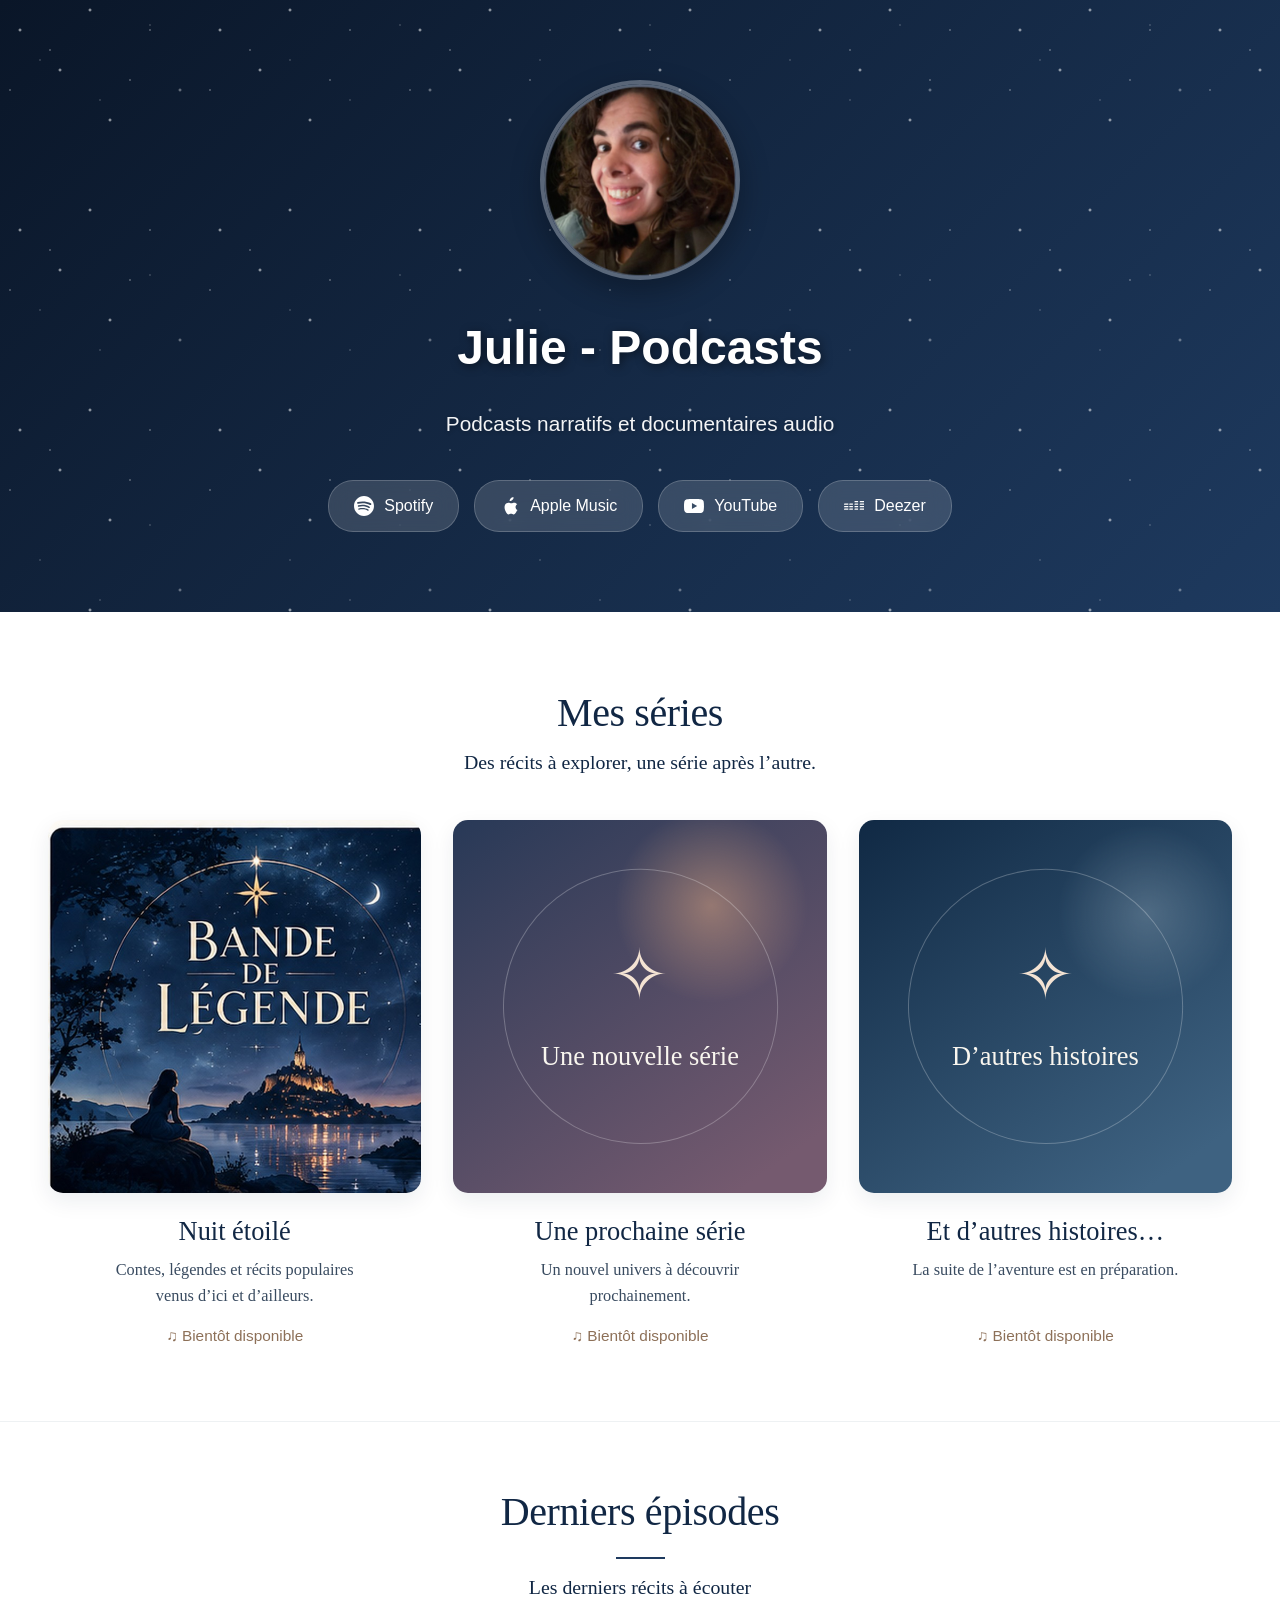
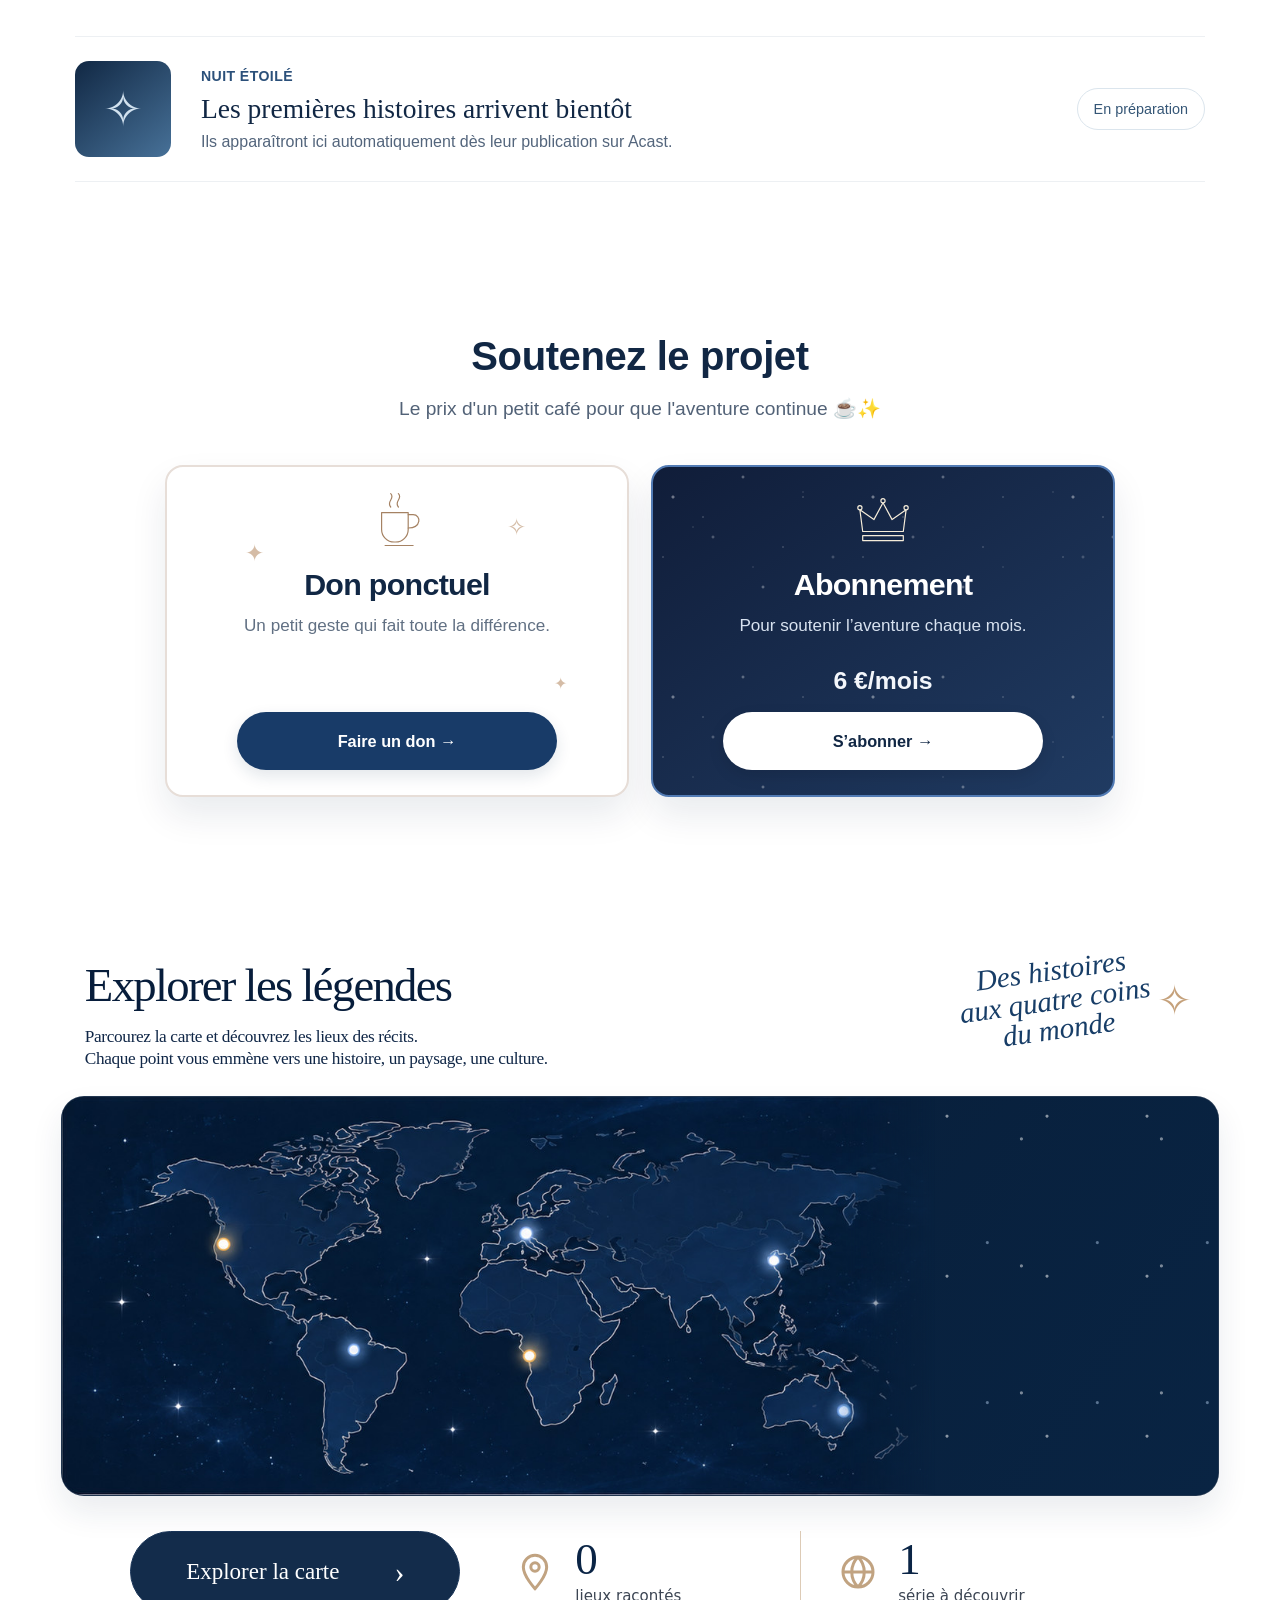
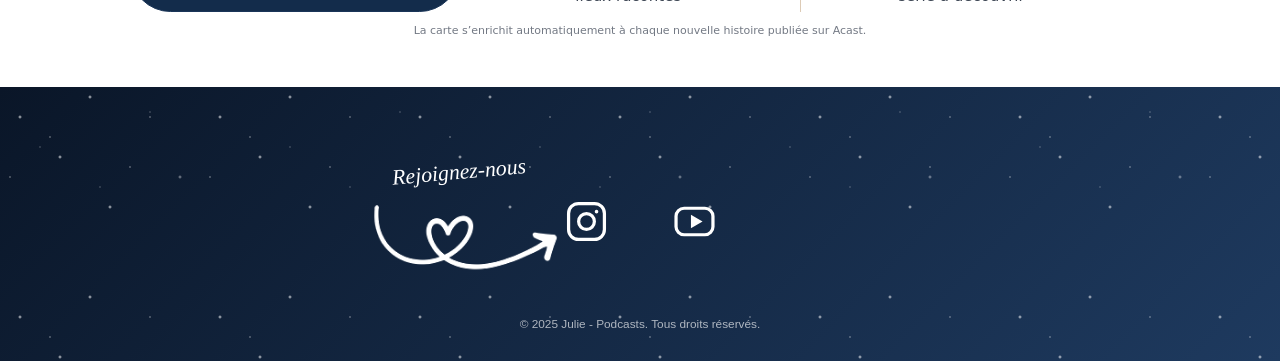
==== commit f339815e: "Add files via upload" ====
--- a/index.html
+++ b/index.html
@@ -129,7 +129,7 @@
 /* Validated image: this is the real approved map texture, not a reinterpreted SVG. */
 .map-base{position:absolute;inset:0;background:linear-gradient(125deg,#071b34,#092443);pointer-events:none}
 .map-base:after{content:"";position:absolute;right:0;top:0;width:25%;height:100%;background-image:radial-gradient(circle at 18% 12%,rgba(255,255,255,.75) 0 1px,transparent 2px),radial-gradient(circle at 66% 33%,rgba(255,255,255,.65) 0 1.1px,transparent 2px),radial-gradient(circle at 53% 91%,rgba(201,226,255,.6) 0 1px,transparent 2px);background-size:100px 160px,140px 127px,110px 160px;opacity:.7}
-.map-picture{height:100%;width:75.55%;position:absolute;inset:0 auto auto 0;background-image:url('[data-uri]');background-size:100% 100%;background-repeat:no-repeat;-webkit-mask-image:linear-gradient(to right,black 0%,black 89%,transparent 100%);mask-image:linear-gradient(to right,black 0%,black 89%,transparent 100%);}
+.map-picture{height:100%;width:75.55%;position:absolute;inset:0 auto auto 0;background-image:url('images/carte-fond-validee.jpg');background-size:100% 100%;background-repeat:no-repeat;-webkit-mask-image:linear-gradient(to right,black 0%,black 89%,transparent 100%);mask-image:linear-gradient(to right,black 0%,black 89%,transparent 100%);}
 /* Use an actual image of the accepted map under the interactive pins; no geometry changes. */
 .hotspot{border:0;cursor:pointer;position:absolute;z-index:4;transform:translate(-50%,-50%);border-radius:50%;width:32px;height:32px;background:transparent;outline-offset:5px}
 .hotspot:focus-visible{outline:2px solid #fff}
@@ -264,7 +264,7 @@
 
 
 <article aria-label="Exemple fictif d’une fiche d’épisode à écouter" class="story" hidden="">
-<div class="story-photo-wrap"><img alt="Château au bord de la mer au crépuscule" class="story-photo" src="[data-uri]"/></div>
+<div class="story-photo-wrap"><img alt="Château au bord de la mer au crépuscule" class="story-photo" src="images/carte-vignette-validee.jpg"/></div>
 <div class="story-body"><span class="country">NUIT ÉTOILÉ · SAINT-MALO</span><h3>Les remparts et leurs secrets</h3>
 <p>Entre histoire et légende, les mystères de Saint-Malo.</p>
 <div class="story-footer"><span class="story-meta">Écouter · 38 min</span><button aria-label="Écouter l’épisode : démonstration, aucun audio disponible" class="story-next" type="button">→</button></div>
@@ -299,7 +299,7 @@
 function render(data){points=data;pinsLayer.querySelectorAll('.hotspot').forEach(x=>x.remove());points.forEach(({episode,loc},i)=>{const p=preview?[{x:14,y:37},{x:40.1,y:34},{x:40.5,y:65},{x:61.5,y:42},{x:67.8,y:79}][i]||xy(loc.lat,loc.lon):xy(loc.lat,loc.lon),b=document.createElement('button');b.className='hotspot live-hotspot'+(preview?' preview-hidden-hotspot':'');b.type='button';b.style.left=p.x+'%';b.style.top=p.y+'%';b.style.setProperty('--y',p.y+'%');b.style.setProperty('--x',(p.x/0.7555)+'%');b.title=loc.place||loc.country||episode.title;b.setAttribute('aria-label','Découvrir '+episode.title+' : '+(loc.place||loc.country));b.onclick=()=>show(i);pinsLayer.append(b)});counter[0].textContent=String(new Set(points.map(p=>(p.loc.place||p.loc.country)+'|'+p.loc.lat+'|'+p.loc.lon)).size);if(!points.length){story.hidden=true;note.textContent='La carte s’enrichit automatiquement à chaque nouvelle histoire publiée sur Acast.'}else{show(0);note.textContent='Cliquez sur un point lumineux pour découvrir l’épisode et l’écouter.'}resize()}
 explore.onclick=()=>{if(points.length){show((current+1)%points.length);story.scrollIntoView({behavior:'smooth',block:'nearest'})}else{msg.textContent='Les points des histoires apparaîtront ici automatiquement après publication sur Acast.';msg.classList.add('show')}};
 if(preview){const d=[{lat:40,lon:-121},{lat:49,lon:-2},{lat:-5,lon:-52},{lat:35.5,lon:138},{lat:-26,lon:133}];const names=['Une histoire au bord du Pacifique','Les remparts et leurs secrets','Une histoire venue d’Afrique','La légende du mont Fuji','Une histoire d’Australie'];render(d.map((p,i)=>({loc:{...p,country:['États-Unis','France','Brésil','Japon','Australie'][i],place:['Pacifique','Saint-Malo','Brésil','Mont Fuji','Australie'][i]},episode:{title:names[i],seriesTitle:'Nuit étoilé',description:'Un récit entre histoire et légende, à découvrir au fil du monde.',duration:'38:00',image:i===1?originalPhoto:null,url:null}})));show(1);counter[0].textContent='0';note.textContent='APERÇU uniquement : les points et épisodes affichés sont fictifs. La version publiée affichera uniquement les vrais épisodes Acast.'}
-else{render([]);if(location.protocol!=='file:')fetch('/.netlify/functions/acast',{headers:{Accept:'application/json'}}).then(r=>{if(!r.ok)throw Error('Flux indisponible');return r.json()}).then(data=>{const episodes=Array.isArray(data.episodes)?data.episodes:[];counter[1].textContent=String(Math.max(1,(data.podcasts||[]).length));render(episodes.filter(e=>e.location&&Number.isFinite(e.location.lat)&&Number.isFinite(e.location.lon)).map(episode=>({episode,loc:episode.location}))) }).catch(()=>{note.textContent='Les histoires seront ajoutées à la carte dès leur publication sur Acast.'})}
+else{render([]);if(location.protocol!=='file:')fetch('data/acast.json',{headers:{Accept:'application/json'}}).then(r=>{if(!r.ok)throw Error('Flux indisponible');return r.json()}).then(data=>{const episodes=Array.isArray(data.episodes)?data.episodes:[];counter[1].textContent=String(Math.max(1,(data.podcasts||[]).length));render(episodes.filter(e=>e.location&&Number.isFinite(e.location.lat)&&Number.isFinite(e.location.lon)).map(episode=>({episode,loc:episode.location}))) }).catch(()=>{note.textContent='Les histoires seront ajoutées à la carte dès leur publication sur Acast.'})}
 function resize(){}
 })();
 </script>
--- a/styles.css
+++ b/styles.css
@@ -1,542 +1,24 @@
-* {
-  margin: 0;
-  padding: 0;
-  box-sizing: border-box;
-}
+:root{--navy:#0a1628;--blue:#1e3a5f;--ink:#112744;--muted:#53657c;--border:#e3e9ee;--serif:'DM Serif Display',Georgia,serif;--sans:'DM Sans','Segoe UI',Arial,sans-serif}
+*{box-sizing:border-box}html{scroll-behavior:smooth}body{margin:0;background:#fff;color:var(--ink);font-family:var(--sans);-webkit-font-smoothing:antialiased}img{display:block;max-width:100%}a{color:inherit}button{font:inherit}button:focus-visible,a:focus-visible{outline:3px solid #7bb2f3;outline-offset:4px}.skip-link{position:absolute;left:-10000px;z-index:200;padding:12px;background:#fff}.skip-link:focus{left:12px;top:12px}.content-wrap{width:min(1250px,calc(100% - 96px));margin-inline:auto}.content-section{background:#fff}
+/* Fond étoilé original : même famille de dégradés et étoiles discrètes que le site existant */
+.starfield{background:linear-gradient(135deg,#0a1628 0%,#1e3a5f 100%);position:relative;isolation:isolate;overflow:hidden}.starfield:before,.starfield:after{content:"";position:absolute;inset:0;pointer-events:none;z-index:-1;background-repeat:repeat}.starfield:before{background-image:radial-gradient(2px 2px at 20px 30px,rgba(255,255,255,.82) 50%,transparent 100%),radial-gradient(2px 2px at 60px 70px,rgba(255,255,255,.8),transparent),radial-gradient(1px 1px at 50px 50px,#fff,transparent),radial-gradient(1px 1px at 130px 80px,#fff,transparent),radial-gradient(2px 2px at 90px 10px,#fff,transparent),radial-gradient(1px 1px at 10px 90px,#fff,transparent),radial-gradient(1px 1px at 150px 30px,#fff,transparent),radial-gradient(2px 2px at 110px 120px,#fff,transparent);background-size:200px 200px;opacity:.48;animation:stars 90s linear infinite}.starfield:after{background-image:radial-gradient(1px 1px at 40px 60px,#fff,transparent),radial-gradient(1px 1px at 100px 100px,#fff,transparent),radial-gradient(1px 1px at 150px 25px,#fff,transparent),radial-gradient(2px 2px at 180px 90px,#fff,transparent);background-size:250px 250px;opacity:.3;animation:stars 120s linear infinite reverse}@keyframes stars{to{background-position:0 -200px}}@media(prefers-reduced-motion:reduce){.starfield:before,.starfield:after{animation:none}}
+/* Header délibérément fidèle à la version d'origine */
+.hero{min-height:625px;display:grid;place-items:center;text-align:center;color:white;padding:76px 24px 82px}.hero-content{position:relative;z-index:1;width:100%}.profile-photo{width:200px;height:200px;object-fit:cover;border-radius:50%;border:4px solid rgba(255,255,255,.32);margin:0 auto 31px;box-shadow:0 12px 32px rgba(0,0,0,.28)}.hero h1{font-family:'Segoe UI',var(--sans);font-size:clamp(2.75rem,4.3vw,3.15rem);font-weight:750;letter-spacing:-1.1px;margin:0 0 15px;text-shadow:2px 2px 10px rgba(0,0,0,.35)}.hero-description{font-size:clamp(1.03rem,1.65vw,1.3rem);margin:0 auto 42px;color:rgba(255,255,255,.93);line-height:1.5}.platform-buttons{display:flex;justify-content:center;align-items:center;gap:14px;flex-wrap:wrap}.platform-button{display:inline-flex;align-items:center;justify-content:center;gap:10px;min-height:52px;padding:12px 22px;border-radius:40px;background:rgba(255,255,255,.15);border:1px solid rgba(255,255,255,.22);backdrop-filter:blur(8px);text-decoration:none;color:#fff;font-size:.95rem;font-weight:600;transition:transform .2s,background .2s}.platform-button:not(.pending):hover{background:rgba(255,255,255,.25);transform:translateY(-2px)}.platform-button svg{width:20px;height:20px;flex:none}.platform-button.pending{cursor:default}
+/* Titres blancs */
+.series-section{padding:102px 0 85px}.heading h2{color:var(--ink);font:normal clamp(2.5rem,5vw,4rem)/1.07 var(--serif);letter-spacing:-1px;margin:0}.heading p{color:var(--ink);font:normal clamp(1.05rem,1.55vw,1.32rem)/1.42 Georgia,serif;margin:14px 0 0}.heading-left{margin-bottom:46px}.heading-center{text-align:center}.heading-stroke{display:block;width:49px;height:2px;background:var(--blue);margin:23px auto 14px}
+.series-grid{display:grid;grid-template-columns:repeat(var(--series-columns,3),minmax(0,1fr));gap:30px 32px}.series-item{min-width:0}.series-art{aspect-ratio:1/1;width:100%;border-radius:15px;overflow:hidden;position:relative;box-shadow:0 8px 22px rgba(16,37,64,.08)}.series-art img{width:100%;height:100%;object-fit:cover}.series-item h3{font:normal clamp(1.43rem,2.1vw,1.97rem)/1.23 var(--serif);margin:23px 0 8px;color:var(--ink)}.series-item p{font:normal 1.03rem/1.55 Georgia,serif;min-height:3.3em;color:#394b60;margin:0 0 22px}.series-coming{display:inline-flex;gap:9px;align-items:center;color:#8d7058;font-weight:500;font-size:.96rem}.series-coming span{font-size:1.3rem}.series-listen{display:inline-flex;gap:12px;align-items:center;color:var(--blue);font-weight:700;font-size:.97rem;text-decoration:none;border-bottom:1px solid transparent;padding-bottom:4px}.series-listen:hover{border-color:var(--blue)}.abstract-art{display:flex;flex-direction:column;align-items:center;justify-content:center;gap:30px;padding:25px;color:#f9f6ef;text-align:center}.abstract-art:before{content:"";position:absolute;border:1px solid rgba(255,255,255,.25);width:73%;height:73%;border-radius:50%;transform:rotate(-16deg)}.art-next-one{background:radial-gradient(circle at 69% 23%,rgba(238,177,132,.45),transparent 25%),linear-gradient(145deg,#283957,#755a6f 90%)}.art-next-two{background:radial-gradient(circle at 77% 25%,rgba(216,234,243,.22),transparent 22%),linear-gradient(145deg,#102944,#3e6281 90%)}.next-symbol{position:relative;z-index:1;font:normal 4.4rem/1 Georgia,serif;color:#f4e3d3}.next-art-text{position:relative;z-index:1;font:normal 1.65rem/1.2 Georgia,serif;max-width:85%}
+/* Liste épisodes : variante 1 validée */
+.episodes-section{padding:70px 0 108px;border-top:1px solid #eef1f3}.episodes-section .heading{margin-bottom:40px}.episodes-list{width:min(1130px,100%);margin:0 auto}.episode-row{display:grid;grid-template-columns:140px minmax(0,1fr) 178px;align-items:center;gap:28px;padding:17px 0 20px;border-bottom:1px solid #e3e9ef;min-height:164px}.episode-cover{width:140px;aspect-ratio:1/1;object-fit:cover;border-radius:11px;overflow:hidden;display:grid;place-items:center;background:linear-gradient(140deg,#234565,#94b6c3);color:white}.episode-cover img{width:100%;height:100%;object-fit:cover}.episode-info h3{font:normal clamp(1.25rem,2.35vw,1.9rem)/1.2 var(--serif);margin:6px 0;color:var(--ink)}.episode-series-name{color:#2b507a;font-size:.88rem;font-weight:600;letter-spacing:.03em}.episode-metadata{font-size:.92rem;color:#747f90}.episode-link{justify-self:end;display:inline-flex;align-items:center;justify-content:center;gap:12px;color:#fff;background:#0e2c56;text-decoration:none;border-radius:50px;min-width:170px;min-height:53px;padding:11px 23px;white-space:nowrap;font-weight:600;box-shadow:0 4px 9px rgba(14,44,86,.06);transition:transform .2s,background .2s}.episode-link:hover{background:#1f466e;transform:translateY(-2px)}.episode-link svg{width:18px;height:18px}.episode-link.is-disabled{opacity:.6;cursor:default;pointer-events:none}.preview-label{color:#8d7058;text-align:center;font-size:.8rem;letter-spacing:.06em;text-transform:uppercase;margin:-12px 0 22px}.preview-cover{color:#fff;font:normal 2.4rem Georgia,serif}.preview-cover-a{background:radial-gradient(circle at 73% 25%,#d3b7a7,transparent 25%),linear-gradient(140deg,#1a344b,#7397ad)}.preview-cover-b{background:radial-gradient(circle at 38% 35%,#cebbcb,transparent 28%),linear-gradient(130deg,#412e5e,#9c8eaa)}.preview-cover-c{background:radial-gradient(circle at 75% 48%,#e0b890,transparent 25%),linear-gradient(140deg,#334967,#748a96)}.upcoming-episode{display:grid;grid-template-columns:96px minmax(0,1fr) auto;align-items:center;gap:30px;padding:24px 0;border-top:1px solid #edf0f3;border-bottom:1px solid #edf0f3}.upcoming-illustration{display:grid;place-items:center;width:96px;height:96px;border-radius:14px;background:linear-gradient(140deg,#112844,#477198);font:normal 3rem Georgia,serif;color:#d2e2ef}.upcoming-episode h3{font:normal clamp(1.3rem,2.2vw,1.72rem) var(--serif);margin:8px 0;color:var(--ink)}.upcoming-episode p{color:var(--muted);margin:0}.upcoming-pill{border:1px solid #dbe5ed;border-radius:40px;padding:12px 16px;white-space:nowrap;color:#355676;font-size:.9rem}
+/* Dons: deux cartes généreuses, mêmes offres et mêmes textes */
+.support-section{padding:96px 0 111px;border-top:1px solid #edf1f4}.support-heading{margin-bottom:48px}.support-heading h2{font-family:var(--sans);font-weight:700;font-size:clamp(2.2rem,4.3vw,3.4rem);letter-spacing:-1.5px}.support-heart{font-size:.87em;vertical-align:0}.support-heading p{font:normal 1.2rem/1.45 var(--sans);color:#526277;margin-top:17px}.support-grid{max-width:870px;display:grid;grid-template-columns:1fr 1fr;gap:26px;margin:0 auto}.support-card{min-height:376px;position:relative;isolation:isolate;border-radius:21px;padding:40px 30px 33px;text-align:center;display:flex;align-items:center;flex-direction:column;box-shadow:0 18px 36px rgba(14,38,72,.09);overflow:hidden;justify-content:center}.support-one{border:1px solid #e7ded8;background:radial-gradient(ellipse at 48% 24%,#fffaf1 0%,#fff 45%)}.support-two{color:#fff;border:1px solid #527bb4;background:linear-gradient(135deg,#0a1628,#1e3a5f)}.support-emoji{font-size:3.35rem;display:block;line-height:1;margin:0 0 25px;z-index:1}.support-card h3{margin:0 0 12px;font:700 clamp(1.48rem,2.4vw,1.9rem) var(--sans);letter-spacing:-.7px;z-index:1}.support-one h3{color:var(--ink)}.support-card p{margin:0;color:#617083;font-size:1.07rem;line-height:1.55;z-index:1}.support-two p{color:#d8e2f0}.support-price{color:#f3f6fb;font-size:1.55rem;margin:14px 0 0;z-index:1}.support-cta{display:flex;gap:12px;align-items:center;justify-content:center;width:min(100%,320px);min-height:58px;border-radius:999px;padding:13px 18px;margin-top:auto;text-decoration:none;font-size:1.02rem;font-weight:700;z-index:1;transition:transform .2s,box-shadow .2s;white-space:nowrap}.support-cta:hover{transform:translateY(-2px)}.support-cta span{font-size:1.3rem}.support-cta-dark{background:#183b68;color:#fff;box-shadow:0 6px 16px rgba(16,48,83,.12)}.support-cta-light{color:var(--ink);background:#fff;box-shadow:0 6px 16px rgba(0,0,0,.1)}.card-flecks{position:absolute;inset:0;pointer-events:none;color:#c8a88b;z-index:-1}.card-flecks span{position:absolute;font-size:1.45rem;opacity:.76}.card-flecks span:nth-child(1){top:22%;left:17%}.card-flecks span:nth-child(2){top:14%;right:22%}.card-flecks span:nth-child(3){bottom:31%;right:13%;font-size:1rem}
+/* Carte validée : extérieur blanc, seulement le grand cadre en bleu nuit étoilé */
+.explore-section{padding:98px 0 95px;border-top:1px solid #edf1f4}.explore-heading{display:flex;align-items:flex-start;justify-content:space-between;gap:28px;margin:0 0 30px}.explore-heading h2{font:normal clamp(2.7rem,4.8vw,4rem)/1.12 var(--serif);letter-spacing:-1px;color:var(--ink);margin:0 0 15px}.explore-heading p{font:normal clamp(1rem,1.45vw,1.22rem)/1.5 Georgia,serif;color:var(--ink);margin:0}.scribble-note{color:#244a76;font:italic 1.32rem/1.22 'Comic Sans MS',cursive;text-align:center;transform:rotate(-7deg);margin:10px 45px 0 20px;white-space:nowrap}.scribble-note span{color:#c9b395;font-size:1.7rem;vertical-align:middle;padding-left:6px}
+.map-container{height:485px;border-radius:23px;background:linear-gradient(127deg,#071c36,#122f52 70%,#0a1d38);border:1px solid #376087;box-shadow:0 12px 30px rgba(11,34,59,.12);position:relative;overflow:hidden;isolation:isolate}.map-container:before{opacity:.24}.map-container:after{opacity:.18}.map-art{position:absolute;inset:14px 0;z-index:0;transition:transform .4s ease;transform-origin:center center}.world-map{width:100%;height:100%;object-fit:fill;opacity:.95;filter:drop-shadow(0 0 6px rgba(173,218,255,.05))}.map-inner-glow{position:absolute;inset:0;background:radial-gradient(ellipse at 32% 45%,rgba(80,145,205,.14),transparent 58%);pointer-events:none;z-index:0}.map-pins{position:absolute;inset:0}.map-pin{width:15px;height:15px;border:2px solid #fff;position:absolute;border-radius:50%;transform:translate(-50%,-50%);background:#a8d0ff;box-shadow:0 0 0 5px rgba(186,211,243,.12),0 0 17px 4px rgba(218,235,255,.8);cursor:pointer;padding:0;z-index:2}.map-pin:hover,.map-pin:focus-visible{transform:translate(-50%,-50%) scale(1.25)}.map-pin.selected{background:#ffe5be;box-shadow:0 0 0 6px rgba(240,192,138,.14),0 0 19px 7px rgba(248,211,164,.8)}.map-story{position:absolute;right:22px;top:50%;transform:translateY(-50%);z-index:5;width:302px;min-height:342px;background:#fff;border:1px solid #e8e9eb;border-radius:17px;box-shadow:0 15px 38px rgba(0,14,34,.32);overflow:hidden;color:var(--ink)}.map-story-picture{height:122px;background:#d1d7df;overflow:hidden}.map-story-picture img{width:100%;height:100%;object-fit:cover}.map-story-body{padding:20px 21px 16px}.story-country{font-size:.72rem;color:#36577a;font-weight:700;letter-spacing:.12em}.map-story h3{font:normal 1.4rem/1.14 var(--serif);margin:8px 0;color:var(--ink)}.map-story p{font:normal .94rem/1.5 Georgia,serif;margin:0;min-height:54px;color:#38485c}.map-story-bottom{display:flex;justify-content:space-between;align-items:center;gap:6px;border-top:1px solid #dce3ec;margin-top:16px;padding-top:12px;font-size:.78rem;color:#42546a}.round-arrow{display:grid;place-items:center;border-radius:50%;background:#c6def6;color:#21466f;width:37px;height:37px;font-size:1.3rem}.round-arrow.live{background:#153a63;color:white;text-decoration:none}.map-status{position:absolute;left:27px;bottom:17px;font-size:.72rem;color:rgba(236,246,255,.62);letter-spacing:.01em;z-index:3}.map-actions{display:flex;align-items:center;gap:42px;padding:30px 3px 0}.map-main-btn{background:#14365c;color:white;border:none;border-radius:50px;min-width:265px;min-height:64px;padding:15px 29px;display:flex;align-items:center;justify-content:space-between;gap:25px;cursor:pointer;font:normal 1.08rem var(--serif);box-shadow:0 8px 18px rgba(24,49,82,.10);transition:transform .2s}.map-main-btn:hover{transform:translateY(-2px)}.map-main-btn span{font:normal 1.45rem var(--sans)}.map-stat{display:flex;align-items:center;gap:13px;color:#8ca0b4}.map-stat svg{height:30px;width:30px;fill:none;stroke:#8393a3;stroke-width:1.8}.map-stat strong{display:block;color:var(--ink);font:normal 2.05rem/1.05 var(--serif)}.map-stat span{font-size:.85rem;white-space:nowrap;color:#53657c}.map-stat:not(:last-child){padding-right:45px;border-right:1px solid #d9dfe5}
+/* Footer blanc et petite flèche faite main vers les logos */
+.site-footer{background:#fff;border-top:1px solid #e5ebef;padding:47px 0 25px}.footer-content{display:flex;justify-content:space-between;gap:45px;align-items:center;padding-bottom:40px}.footer-brand{display:flex;flex-direction:column;gap:10px}.footer-brand strong{font:normal 1.55rem var(--serif);color:var(--ink)}.footer-brand span{color:#657588;font-size:.95rem}.footer-social{display:flex;align-items:center;gap:10px}.footer-arrow-set{display:flex;flex-direction:column;align-items:center}.footer-callout{font:italic 1.42rem/1.2 'Comic Sans MS',cursive;color:#244a76;transform:rotate(-5deg)}.loop-arrow{width:145px;height:72px;color:#244a76;transform:translate(16px,-6px)}.social-icons{display:flex;gap:24px;margin-left:8px}.social-icons a{width:68px;height:68px;border-radius:50%;display:grid;place-items:center;border:1px solid #dce6ee;transition:background .2s,transform .2s;color:#1e3a5f;text-decoration:none}.social-icons a:hover{background:#f4f8fc;transform:translateY(-3px)}.social-icons svg{width:36px;height:36px;fill:none;stroke:currentColor;stroke-width:1.8;stroke-linejoin:round}.footer-bottom{display:flex;justify-content:space-between;color:#8b97a4;border-top:1px solid #edf0f3;padding-top:20px;gap:20px;font-size:.82rem}.footer-bottom a{color:#667a8f;text-decoration:none}
+@media(min-width:1550px){.content-wrap{width:min(1280px,calc(100% - 130px))}}@media(max-width:1040px){.content-wrap{width:min(100% - 64px,1250px)}.series-grid{gap:20px}.map-story{width:275px;right:15px}.map-container{height:430px}.map-actions{gap:30px}.map-stat:not(:last-child){padding-right:20px}.platform-buttons{gap:11px}.platform-button{padding:11px 15px}.scribble-note{margin-right:20px}}
+@media(max-width:720px){.content-wrap{width:calc(100% - 38px)}.hero{min-height:600px;padding:56px 16px 65px}.profile-photo{width:168px;height:168px;margin-bottom:25px}.hero h1{font-size:clamp(2.1rem,9vw,2.8rem)}.hero-description{font-size:1.04rem;margin-bottom:32px}.platform-buttons{max-width:380px;margin-inline:auto;display:grid;grid-template-columns:1fr 1fr;gap:10px}.platform-button{min-height:50px;padding:11px 12px;font-size:.83rem;gap:7px}.platform-button svg{width:18px;height:18px}.series-section{padding:72px 0 65px}.heading-left{margin-bottom:33px}.heading h2{font-size:2.85rem}.heading p{font-size:1.05rem}.series-grid{grid-template-columns:repeat(2,minmax(0,1fr));gap:31px 15px}.series-item h3{font-size:1.35rem;margin-top:15px}.series-item p{font-size:.89rem;min-height:0;margin-bottom:13px}.series-coming,.series-listen{font-size:.79rem}.series-art{border-radius:11px}.next-art-text{font-size:1.1rem}.next-symbol{font-size:3rem}.episodes-section{padding:62px 0 77px}.episodes-section .heading{margin-bottom:24px}.episode-row{grid-template-columns:83px minmax(0,1fr) 46px;gap:11px;min-height:111px;padding:13px 0}.episode-cover{width:83px;border-radius:8px}.episode-info h3{font-size:1.08rem;line-height:1.23;margin:4px 0}.episode-series-name{font-size:.68rem}.episode-metadata{font-size:.72rem}.episode-link{width:42px;height:42px;min-width:42px;min-height:42px;padding:0;border-radius:50%;font-size:0;gap:0}.episode-link svg{width:15px;height:15px}.upcoming-episode{grid-template-columns:78px minmax(0,1fr);gap:14px}.upcoming-illustration{width:78px;height:78px}.upcoming-episode h3{font-size:1.2rem}.upcoming-episode p{font-size:.85rem}.upcoming-pill{display:none}.support-section{padding:73px 0 80px}.support-grid{grid-template-columns:1fr;max-width:480px;gap:17px}.support-card{min-height:315px;padding:33px 22px 24px}.support-card p{font-size:.98rem}.support-heading{margin-bottom:34px}.support-heading h2{font-size:2.23rem}.support-heading p{font-size:1.04rem}.support-emoji{margin-bottom:18px;font-size:2.8rem}.explore-section{padding:72px 0 76px}.explore-heading{gap:16px;flex-direction:column;margin-bottom:24px}.explore-heading h2{font-size:2.85rem}.explore-heading p{font-size:1.02rem}.explore-heading p br{display:none}.scribble-note{align-self:flex-end;margin:0 8px 4px 0;font-size:1rem}.map-container{height:565px;border-radius:16px}.map-art{height:330px;inset:4px -120px auto;transform-origin:center top}.world-map{height:100%}.map-story{top:auto;bottom:30px;left:50%;right:auto;transform:translateX(-50%);width:min(306px,calc(100% - 24px));min-height:0}.map-story-picture{height:105px}.map-story-body{padding:13px 17px}.map-story h3{font-size:1.22rem}.map-story p{font-size:.86rem;min-height:0}.map-story-bottom{margin-top:10px;padding-top:9px}.map-status{bottom:7px;left:10px;font-size:.58rem}.map-actions{display:grid;grid-template-columns:1fr 1fr;gap:20px 13px;padding-top:22px}.map-main-btn{grid-column:1/-1;min-width:0;min-height:56px}.map-stat:not(:last-child){padding-right:6px;border-right:1px solid #d9dfe5}.map-stat strong{font-size:1.7rem}.map-stat svg{width:25px;height:25px}.map-stat span{font-size:.72rem}.site-footer{padding-top:40px}.footer-content{flex-direction:column;gap:25px;padding-bottom:28px}.footer-brand{text-align:center}.footer-social{justify-content:center}.footer-callout{font-size:1.16rem}.loop-arrow{width:105px;height:58px}.social-icons{gap:15px;margin-left:0}.social-icons a{width:57px;height:57px}.social-icons svg{width:29px;height:29px}.footer-bottom{font-size:.72rem;align-items:center;flex-direction:column;gap:9px}}
+@media(max-width:390px){.series-grid{grid-template-columns:1fr}.series-item{max-width:350px}.map-stat{gap:8px}.map-stat span{white-space:normal}.scribble-note{display:none}}
+.reset-filter{border:0;background:transparent;color:#254e75;text-decoration:underline;text-underline-offset:4px;cursor:pointer;padding:8px 0;margin-bottom:10px}
 
-body {
-  font-family: 'Inter', -apple-system, BlinkMacSystemFont, 'Segoe UI', sans-serif;
-  line-height: 1.6;
-  color: #2c3e50;
-  background: #f8f9fa;
-}
-
-/* ===============================
-   HERO SECTION (bleu nuit étoilé)
-   =============================== */
-.hero {
-  background: linear-gradient(135deg, #1a1f3a 0%, #2d3561 100%);
-  color: white;
-  text-align: center;
-  padding: 80px 20px;
-  position: relative;
-  overflow: hidden;
-}
-
-/* Effet étoiles */
-.stars {
-  position: absolute;
-  top: 0;
-  left: 0;
-  width: 100%;
-  height: 100%;
-  background-image: 
-    radial-gradient(2px 2px at 20px 30px, white, transparent),
-    radial-gradient(2px 2px at 60px 70px, white, transparent),
-    radial-gradient(1px 1px at 50px 50px, white, transparent),
-    radial-gradient(1px 1px at 130px 80px, white, transparent),
-    radial-gradient(2px 2px at 90px 10px, white, transparent);
-  background-repeat: repeat;
-  background-size: 200px 200px;
-  animation: twinkle 3s ease-in-out infinite;
-  opacity: 0.6;
-  pointer-events: none;
-}
-
-@keyframes twinkle {
-  0%, 100% { opacity: 0.6; }
-  50% { opacity: 1; }
-}
-
-.hero-content {
-  position: relative;
-  z-index: 1;
-  max-width: 800px;
-  margin: 0 auto;
-}
-
-.profile-photo {
-  width: 150px;
-  height: 150px;
-  border-radius: 50%;
-  object-fit: cover;
-  border: 5px solid rgba(255,255,255,0.3);
-  margin-bottom: 20px;
-  box-shadow: 0 10px 40px rgba(0,0,0,0.3);
-}
-
-.hero h1 {
-  font-size: 3rem;
-  font-weight: 700;
-  margin-bottom: 10px;
-  text-shadow: 2px 2px 8px rgba(0,0,0,0.3);
-}
-
-.subtitle {
-  font-size: 1.3rem;
-  opacity: 0.95;
-  margin-bottom: 40px;
-  font-weight: 300;
-}
-
-/* ===============================
-   BARRE DE BOUTONS PLATEFORMES
-   =============================== */
-.subscribe-buttons {
-  display: flex;
-  flex-wrap: wrap;
-  gap: 15px;
-  justify-content: center;
-  margin-top: 30px;
-}
-
-.btn {
-  display: inline-flex;
-  align-items: center;
-  gap: 10px;
-  padding: 12px 24px;
-  border-radius: 50px;
-  text-decoration: none;
-  font-weight: 600;
-  font-size: 0.95rem;
-  transition: all 0.3s ease;
-  box-shadow: 0 4px 15px rgba(0,0,0,0.2);
-}
-
-.btn svg {
-  flex-shrink: 0;
-}
-
-.btn-spotify {
-  background: #1DB954;
-  color: white;
-}
-
-.btn-spotify:hover {
-  background: #1ed760;
-  transform: translateY(-2px);
-  box-shadow: 0 6px 20px rgba(29, 185, 84, 0.4);
-}
-
-.btn-apple {
-  background: #FC3C44;
-  color: white;
-}
-
-.btn-apple:hover {
-  background: #ff5058;
-  transform: translateY(-2px);
-  box-shadow: 0 6px 20px rgba(252, 60, 68, 0.4);
-}
-
-.btn-deezer {
-  background: #FF0092;
-  color: white;
-}
-
-.btn-deezer:hover {
-  background: #ff2da6;
-  transform: translateY(-2px);
-  box-shadow: 0 6px 20px rgba(255, 0, 146, 0.4);
-}
-
-.btn-youtube {
-  background: #FF0000;
-  color: white;
-}
-
-.btn-youtube:hover {
-  background: #ff2929;
-  transform: translateY(-2px);
-  box-shadow: 0 6px 20px rgba(255, 0, 0, 0.4);
-}
-
-/* ===============================
-   SECTION SUPPORT
-   =============================== */
-.support-section {
-  padding: 80px 20px;
-  background: #ffffff;
-}
-
-.section-title {
-  text-align: center;
-  font-size: 2.5rem;
-  margin-bottom: 50px;
-  color: #2c3e50;
-}
-
-.support-container {
-  display: grid;
-  grid-template-columns: repeat(auto-fit, minmax(300px, 1fr));
-  gap: 30px;
-  max-width: 900px;
-  margin: 0 auto;
-}
-
-.support-card {
-  background: white;
-  border-radius: 20px;
-  padding: 40px 30px;
-  text-align: center;
-  box-shadow: 0 10px 40px rgba(0,0,0,0.1);
-  transition: transform 0.3s ease, box-shadow 0.3s ease;
-  position: relative;
-  border: 2px solid #f0f0f0;
-}
-
-.support-card:hover {
-  transform: translateY(-5px);
-  box-shadow: 0 15px 50px rgba(0,0,0,0.15);
-}
-
-.featured-card {
-  border: 3px solid #9b59b6;
-  background: linear-gradient(135deg, #f8f5ff 0%, #ffffff 100%);
-}
-
-.featured-badge {
-  position: absolute;
-  top: -15px;
-  left: 50%;
-  transform: translateX(-50%);
-  background: #9b59b6;
-  color: white;
-  padding: 8px 20px;
-  border-radius: 50px;
-  font-size: 0.85rem;
-  font-weight: 700;
-  box-shadow: 0 4px 15px rgba(155, 89, 182, 0.4);
-}
-
-.support-icon {
-  font-size: 3rem;
-  margin-bottom: 20px;
-}
-
-.support-card h3 {
-  font-size: 1.5rem;
-  margin-bottom: 15px;
-  color: #2c3e50;
-}
-
-.price-tag {
-  font-size: 2.5rem;
-  font-weight: 700;
-  color: #9b59b6;
-  margin: 20px 0;
-}
-
-.price-tag span {
-  font-size: 1.2rem;
-  font-weight: 400;
-  color: #7f8c8d;
-}
-
-.benefits-list {
-  list-style: none;
-  text-align: left;
-  margin: 25px 0;
-  padding: 0;
-}
-
-.benefits-list li {
-  padding: 10px 0;
-  font-size: 1rem;
-  color: #555;
-  border-bottom: 1px solid #f0f0f0;
-}
-
-.benefits-list li:last-child {
-  border-bottom: none;
-}
-
-.support-btn {
-  display: inline-block;
-  padding: 15px 40px;
-  background: #3498db;
-  color: white;
-  text-decoration: none;
-  border-radius: 50px;
-  font-weight: 600;
-  margin-top: 20px;
-  transition: all 0.3s ease;
-  box-shadow: 0 4px 15px rgba(52, 152, 219, 0.3);
-}
-
-.support-btn:hover {
-  background: #2980b9;
-  transform: translateY(-2px);
-  box-shadow: 0 6px 20px rgba(52, 152, 219, 0.4);
-}
-
-.featured-btn {
-  background: #9b59b6;
-  box-shadow: 0 4px 15px rgba(155, 89, 182, 0.3);
-}
-
-.featured-btn:hover {
-  background: #8e44ad;
-  box-shadow: 0 6px 20px rgba(155, 89, 182, 0.4);
-}
-
-.support-footer {
-  text-align: center;
-  margin-top: 50px;
-  font-size: 1.1rem;
-  color: #7f8c8d;
-  font-style: italic;
-}
-
-/* ===============================
-   DERNIERS ÉPISODES (3)
-   =============================== */
-.episodes {
-  padding: 80px 20px;
-  background: #f8f9fa;
-}
-
-.episodes-grid {
-  display: grid;
-  grid-template-columns: repeat(auto-fit, minmax(320px, 1fr));
-  gap: 30px;
-  max-width: 1200px;
-  margin: 0 auto;
-}
-
-.episode-card {
-  background: white;
-  border-radius: 15px;
-  overflow: hidden;
-  box-shadow: 0 10px 30px rgba(0,0,0,0.1);
-  transition: transform 0.3s ease, box-shadow 0.3s ease;
-}
-
-.episode-card:hover {
-  transform: translateY(-5px);
-  box-shadow: 0 15px 40px rgba(0,0,0,0.15);
-}
-
-.episode-card img {
-  width: 100%;
-  height: 220px;
-  object-fit: cover;
-}
-
-.episode-info {
-  padding: 25px;
-}
-
-.episode-series {
-  display: inline-block;
-  background: #9b59b6;
-  color: white;
-  padding: 5px 15px;
-  border-radius: 20px;
-  font-size: 0.85rem;
-  font-weight: 600;
-  margin-bottom: 10px;
-}
-
-.episode-info h3 {
-  font-size: 1.4rem;
-  margin: 10px 0;
-  color: #2c3e50;
-}
-
-.episode-date {
-  color: #7f8c8d;
-  font-size: 0.9rem;
-  margin-bottom: 10px;
-}
-
-.episode-description {
-  color: #555;
-  margin: 15px 0;
-  line-height: 1.6;
-}
-
-.play-btn {
-  width: 100%;
-  padding: 12px;
-  background: #3498db;
-  color: white;
-  border: none;
-  border-radius: 50px;
-  font-size: 1rem;
-  font-weight: 600;
-  cursor: pointer;
-  transition: all 0.3s ease;
-  margin-top: 15px;
-}
-
-.play-btn:hover {
-  background: #2980b9;
-  transform: scale(1.02);
-}
-
-/* ===============================
-   NEWSLETTER (bleu nuit étoilé)
-   =============================== */
-.newsletter {
-  background: linear-gradient(135deg, #1a1f3a 0%, #2d3561 100%);
-  color: white;
-  text-align: center;
-  padding: 80px 20px;
-  position: relative;
-  overflow: hidden;
-}
-
-.newsletter-content {
-  position: relative;
-  z-index: 1;
-  max-width: 600px;
-  margin: 0 auto;
-}
-
-.newsletter h2 {
-  font-size: 2.5rem;
-  margin-bottom: 15px;
-}
-
-.newsletter p {
-  font-size: 1.2rem;
-  margin-bottom: 30px;
-  opacity: 0.9;
-}
-
-.newsletter-form {
-  display: flex;
-  gap: 10px;
-  max-width: 500px;
-  margin: 0 auto 20px;
-  flex-wrap: wrap;
-  justify-content: center;
-}
-
-.newsletter-form input {
-  flex: 1;
-  min-width: 250px;
-  padding: 15px 20px;
-  border: 2px solid rgba(255,255,255,0.3);
-  border-radius: 50px;
-  font-size: 1rem;
-  background: rgba(255,255,255,0.1);
-  color: white;
-  transition: all 0.3s ease;
-}
-
-.newsletter-form input::placeholder {
-  color: rgba(255,255,255,0.7);
-}
-
-.newsletter-form input:focus {
-  outline: none;
-  border-color: white;
-  background: rgba(255,255,255,0.2);
-}
-
-.btn-submit {
-  padding: 15px 35px;
-  background: #9b59b6;
-  color: white;
-  border: none;
-  border-radius: 50px;
-  font-size: 1rem;
-  font-weight: 600;
-  cursor: pointer;
-  transition: all 0.3s ease;
-  box-shadow: 0 4px 15px rgba(155, 89, 182, 0.4);
-}
-
-.btn-submit:hover {
-  background: #8e44ad;
-  transform: translateY(-2px);
-  box-shadow: 0 6px 20px rgba(155, 89, 182, 0.5);
-}
-
-.newsletter-note {
-  font-size: 0.95rem;
-  opacity: 0.85;
-  font-style: italic;
-}
-
-/* ===============================
-   FOOTER (logos en blanc)
-   =============================== */
-footer {
-  background: #1a1f3a;
-  color: white;
-  text-align: center;
-  padding: 40px 20px;
-}
-
-footer p {
-  margin-bottom: 20px;
-  opacity: 0.8;
-}
-
-.social-links {
-  display: flex;
-  justify-content: center;
-  gap: 20px;
-}
-
-.social-link {
-  color: white;
-  transition: all 0.3s ease;
-  opacity: 0.8;
-}
-
-.social-link:hover {
-  opacity: 1;
-  transform: translateY(-3px);
-}
-
-.social-link svg {
-  width: 28px;
-  height: 28px;
-}
-
-/* ===============================
-   RESPONSIVE
-   =============================== */
-@media (max-width: 768px) {
-  .hero h1 {
-    font-size: 2.2rem;
-  }
-  
-  .subtitle {
-    font-size: 1.1rem;
-  }
-  
-  .subscribe-buttons {
-    flex-direction: column;
-    align-items: stretch;
-  }
-  
-  .btn {
-    justify-content: center;
-  }
-  
-  .section-title {
-    font-size: 2rem;
-  }
-  
-  .support-container {
-    grid-template-columns: 1fr;
-  }
-  
-  .episodes-grid {
-    grid-template-columns: 1fr;
-  }
-  
-  .newsletter-form {
-    flex-direction: column;
-  }
-  
-  .newsletter-form input {
-    min-width: 100%;
-  }
-}
-
+.episode-link.preview-only{cursor:default}
--- a/v2.css
+++ b/v2.css
@@ -0,0 +1,262 @@
+
+/* JULIE PODCASTS V2 — ajustements validés */
+:root{--navy:#0a1628;--blue:#1e3a5f}
+/* La section haute récupère le CSS du vrai header sans modification esthétique. */
+/* ========== EFFET ÉTOILÉ ========== */
+        .starry-bg {
+            position: relative;
+            background: linear-gradient(135deg, #0a1628 0%, #1e3a5f 100%);
+            overflow: hidden;
+        }
+
+        .starry-bg::before {
+            content: '';
+            position: absolute;
+            top: 0;
+            left: 0;
+            width: 100%;
+            height: 100%;
+            background-image: 
+                radial-gradient(2px 2px at 20px 30px, white, transparent),
+                radial-gradient(2px 2px at 60px 70px, white, transparent),
+                radial-gradient(1px 1px at 50px 50px, white, transparent),
+                radial-gradient(1px 1px at 130px 80px, white, transparent),
+                radial-gradient(2px 2px at 90px 10px, white, transparent),
+                radial-gradient(1px 1px at 10px 90px, white, transparent),
+                radial-gradient(1px 1px at 150px 30px, white, transparent),
+                radial-gradient(2px 2px at 110px 120px, white, transparent);
+            background-repeat: repeat;
+            background-size: 200px 200px;
+            animation: stars 80s linear infinite;
+            opacity: 0.8;
+        }
+
+        .starry-bg::after {
+            content: '';
+            position: absolute;
+            top: 0;
+            left: 0;
+            width: 100%;
+            height: 100%;
+            background-image: 
+                radial-gradient(1px 1px at 40px 60px, rgba(255,255,255,0.8), transparent),
+                radial-gradient(1px 1px at 100px 100px, rgba(255,255,255,0.8), transparent),
+                radial-gradient(1px 1px at 150px 25px, rgba(255,255,255,0.8), transparent),
+                radial-gradient(2px 2px at 180px 90px, rgba(255,255,255,0.9), transparent);
+            background-repeat: repeat;
+            background-size: 250px 250px;
+            animation: stars 100s linear infinite reverse;
+            opacity: 0.6;
+        }
+
+        @keyframes stars {
+            from { transform: translateY(0); }
+            to { transform: translateY(-200px); }
+        }
+
+        
+/* ========== HEADER / HERO ========== */
+        .hero {
+            padding: 80px 20px;
+            text-align: center;
+            color: white;
+            position: relative;
+            z-index: 1;
+        }
+
+        .profile-img {
+            width: 200px;
+            height: 200px;
+            border-radius: 50%;
+            border: 4px solid rgba(255, 255, 255, 0.3);
+            margin-bottom: 30px;
+            box-shadow: 0 10px 30px rgba(0,0,0,0.3);
+        }
+
+        .hero h1 {
+            font-size: 3em;
+            margin-bottom: 20px;
+            text-shadow: 2px 2px 10px rgba(0,0,0,0.5);
+        }
+
+        .hero p {
+            font-size: 1.3em;
+            max-width: 700px;
+            margin: 0 auto 40px;
+            opacity: 0.95;
+            text-shadow: 1px 1px 5px rgba(0,0,0,0.3);
+        }
+
+        .platforms {
+            display: flex;
+            gap: 15px;
+            justify-content: center;
+            flex-wrap: wrap;
+            position: relative;
+            z-index: 2;
+        }
+
+        .platform-btn {
+            display: inline-flex;
+            align-items: center;
+            gap: 10px;
+            padding: 12px 25px;
+            background: rgba(255, 255, 255, 0.15);
+            color: white;
+            text-decoration: none;
+            border-radius: 25px;
+            transition: all 0.3s;
+            backdrop-filter: blur(10px);
+            border: 1px solid rgba(255, 255, 255, 0.2);
+            font-weight: 500;
+        }
+
+        .platform-btn:hover {
+            background: rgba(255, 255, 255, 0.25);
+            transform: translateY(-2px);
+            box-shadow: 0 5px 20px rgba(255,255,255,0.2);
+        }
+
+        .platform-btn svg {
+            width: 20px;
+            height: 20px;
+            fill: white;
+        }
+
+        
+/* Le header doit préserver ses proportions et sa typographie originales. */
+.hero{min-height:0;display:block;padding:80px 20px;font-family:'Segoe UI',Tahoma,Geneva,Verdana,sans-serif;color:white;line-height:1.6;isolation:isolate}
+.hero .profile-img{width:200px;height:200px;object-fit:cover;vertical-align:middle;margin-bottom:30px}
+.hero h1{font-family:inherit;font-size:3em;font-weight:700;letter-spacing:0;margin:0 0 20px;line-height:1.6}
+.hero p{font-family:inherit;font-size:1.3em;max-width:700px;margin:0 auto 40px;line-height:1.6;color:#fff}
+.hero .platforms{gap:15px;position:relative;z-index:4}
+.hero .platform-btn{font-size:1rem;min-height:0;font-family:inherit;font-weight:500;white-space:nowrap;line-height:1.6}
+.hero .platform-btn.pending{cursor:default}
+/* Les étoiles de l'original ont été copiées ci-dessus, pas redessinées. */
+.starry-bg:before,.starry-bg:after{pointer-events:none}
+/* Titres : proportions proches du site originel, séries centrées. */
+.heading h2,.support-heading h2{font-size:2.5rem;letter-spacing:-.4px}
+.series-section{padding:80px 0 76px}
+.series-section .heading{margin-bottom:43px}
+.series-grid{text-align:center}
+.series-item{transition:transform .3s ease}
+.series-item:hover{transform:translateY(-5px)}
+.series-art{transition:box-shadow .3s ease}
+.series-item:hover .series-art{box-shadow:0 10px 30px rgba(30,58,95,.2)}
+.series-item h3{font-size:1.65rem;margin:22px 0 10px}
+.series-item p{font-size:1.02rem;min-height:3.1em;max-width:34ch;margin:0 auto 19px}
+.series-coming,.series-listen{justify-content:center}
+/* Liste d'écoute : légère, sans rupture visuelle au-dessus des dons. */
+.episodes-section{padding:69px 0 73px;border-top:1px solid #eef1f3}
+.episodes-section .heading{margin-bottom:35px}
+.episode-row{transition:background .3s ease, transform .3s ease;padding-inline:12px;margin-inline:-12px;border-radius:8px}
+.episode-row:hover{background:rgba(30,58,95,.035);transform:translateY(-2px)}
+.episode-link:hover{background:#0a1628;transform:translateY(-2px);box-shadow:0 5px 20px rgba(30,58,95,.2)}
+/* Dons : sans bande blanche, gardés bien visibles. */
+.support-section{border-top:0;padding:80px 0 91px}
+.support-heading{margin-bottom:42px}
+.support-card{border-width:2px;transition:transform .3s,box-shadow .3s,border-color .3s}
+.support-card:hover{transform:translateY(-5px);box-shadow:0 10px 30px rgba(30,58,95,.2);border-color:#1e3a5f}
+.support-cta{transition:background .3s,transform .3s,box-shadow .3s}
+.support-cta:hover{transform:scale(1.05)}
+.support-cta-dark:hover{background:#0a1628}
+.support-cta-light:hover{background:#edf1f6}
+/* Carte : proportions plus généreuses et géographie jamais déformée. */
+.explore-section{padding:93px 0 92px}
+.explore-heading{margin-bottom:28px}
+.map-container{height:540px;border-radius:24px;background:linear-gradient(122deg,#061a32,#0e2a4c 76%,#091f3b);border-color:#244d7b}
+.map-art{inset:0;transform:none;transform-origin:center center}
+.world-map{width:100%;height:100%;object-fit:contain;opacity:.92}
+.map-story{width:295px;min-height:0;right:31px;top:50%;transform:translateY(-50%);border:2px solid #eff2f5;border-radius:19px;box-shadow:0 13px 32px rgba(0,10,24,.27)}
+.map-story-picture{height:135px}
+.map-story-body{padding:19px 21px 18px}
+.map-story h3{font-size:1.4rem;line-height:1.2}
+.map-story p{font-size:.92rem}
+.map-story-bottom{font-size:.74rem}
+.map-pin{width:14px;height:14px}
+.map-actions{padding-top:32px}
+/* Footer étoilé : les blancs centrés et la flèche manuscrite vers les logos. */
+.site-footer{border:0;padding:72px 20px 30px;color:white;position:relative;isolation:isolate;text-align:center}
+.site-footer .footer-inner{position:relative;z-index:2;max-width:800px;margin:0 auto}
+.site-footer .footer-social{display:flex;justify-content:center;align-items:center;gap:34px;margin:0 auto 54px}
+.site-footer .footer-arrow-set{display:flex;flex-direction:column;align-items:center;gap:0}
+.site-footer .footer-callout{font:italic 1.36rem/1.2 'Comic Sans MS',cursive;color:#fff;transform:rotate(-5deg);white-space:nowrap}
+.site-footer .loop-arrow{width:158px;height:87px;transform:none;color:#fff}
+.site-footer .social-icons{display:flex;align-items:center;justify-content:center;gap:32px;margin:0}
+.site-footer .social-icons a{color:#fff;border:0;border-radius:10px;width:76px;height:76px;transition:transform .3s,background .3s}
+.site-footer .social-icons a:hover{background:rgba(255,255,255,.11);transform:translateY(-5px)}
+.site-footer .social-icons svg{width:43px;height:43px;stroke-width:1.8}
+.site-footer .footer-copyright{display:block;font-size:.74rem;letter-spacing:0;color:rgba(255,255,255,.66);margin-top:20px}
+@media(max-width:1040px){.map-container{height:495px}.map-story{width:275px;right:20px}}
+@media(max-width:720px){
+ .hero{min-height:0;padding:62px 17px 67px}
+ .hero .profile-img{width:165px;height:165px;margin-bottom:23px;border-width:4px}
+ .hero h1{font-size:2.15rem;line-height:1.35;margin-bottom:16px}
+ .hero p{font-size:1.05rem;line-height:1.5;margin-bottom:32px}
+ .hero .platforms{display:grid;grid-template-columns:1fr 1fr;max-width:420px;gap:10px;margin:0 auto}
+ .hero .platform-btn{padding:11px 9px;justify-content:center;gap:6px;font-size:.82rem;min-height:50px;line-height:1.3}
+ .hero .platform-btn svg{width:17px;height:17px}
+ .heading h2,.support-heading h2{font-size:2rem;line-height:1.18;letter-spacing:-.3px}
+ .series-section{padding:67px 0 65px}
+ .series-item h3{font-size:1.3rem;margin:15px 0 7px}
+ .series-item p{font-size:.88rem;min-height:0;margin-bottom:15px}
+ .episodes-section{padding:64px 0 66px}
+ .episode-row{margin-inline:-6px;padding-inline:6px}
+ .support-section{padding:66px 0 77px}
+ .support-card{min-height:335px}
+ .explore-section{padding:70px 0 72px}
+ .explore-heading h2{font-size:2.45rem}
+ .map-container{height:640px}
+ .map-art{inset:0;top:0;height:340px;transform:none}
+ .world-map{object-fit:cover;object-position:center center}
+ .map-story{top:auto;bottom:28px;left:50%;right:auto;transform:translateX(-50%);width:min(330px,calc(100% - 28px))}
+ .map-story-picture{height:120px}
+ .map-story-body{padding:15px 17px 14px}
+ .site-footer{padding:59px 16px 27px}
+ .site-footer .footer-social{gap:12px;margin-bottom:41px}
+ .site-footer .footer-callout{font-size:1.06rem}
+ .site-footer .loop-arrow{width:107px;height:70px}
+ .site-footer .social-icons{gap:17px}
+ .site-footer .social-icons a{width:60px;height:60px}
+ .site-footer .social-icons svg{width:35px;height:35px}
+ .site-footer .footer-copyright{font-size:.68rem}
+}
+@media(prefers-reduced-motion:reduce){.series-item,.episode-row,.support-card,.support-cta,.platform-btn{transition:none!important}}
+/* Centrage absolu des logos, indépendant de la largeur de la flèche à gauche. */
+.site-footer .footer-social{width:min(540px,100%);height:124px;position:relative;display:flex;align-items:center;justify-content:center;margin:0 auto 34px;gap:0}
+.site-footer .footer-arrow-set{position:absolute;left:10px;top:0;width:158px}
+.site-footer .social-icons{position:relative;left:auto;right:auto;margin-inline:auto}
+@media(max-width:720px){
+  .site-footer .footer-social{height:109px;width:min(360px,100%);margin-bottom:29px}
+  .site-footer .footer-arrow-set{left:0;top:0;width:108px}
+}
+
+/* Assemblage — seules les sections explicitement validées sont ajustées. */
+.approved-map-section{width:100%;padding:0;margin:0;background:#fff;overflow:hidden}
+#approved-map{display:block;width:100%;height:860px;border:0;background:#fff;overflow:hidden}
+.support-grid{max-width:950px;margin-left:auto;margin-right:auto;gap:22px}
+.support-card{border-radius:18px;min-height:315px;display:flex;flex-direction:column;align-items:center;justify-content:flex-start;padding:26px 24px 25px}
+.support-outline-icon{width:56px;height:56px;display:block;flex:none;color:#a58263;margin:0 auto 14px}
+.support-two .support-outline-icon{color:#f5ecd9}
+.support-one{background:#fff}
+.support-two{background:linear-gradient(145deg,#101d39,#203b62)}
+.support-card h3{margin:4px 0 11px}.support-card p{margin:0 0 14px}
+.support-card .support-price{margin-bottom:17px}
+.support-card .support-cta{margin-top:auto}
+.footer-arrow-set .loop-arrow{width:196px;height:88px;overflow:visible;display:block}
+@media(max-width:680px){#approved-map{height:1150px}.support-grid{gap:18px}.support-card{min-height:300px}.footer-arrow-set .loop-arrow{width:120px;height:70px}}
+
+
+/* Correctif ciblé : portrait centré sur tous les navigateurs, Safari inclus. */
+.hero{display:flex;flex-direction:column;align-items:center;text-align:center}
+.hero > .profile-img{display:block;position:relative;left:auto;top:auto;transform:none;align-self:center;flex:0 0 auto;margin:0 auto 30px}
+.hero > h1,.hero > p{text-align:center}
+@media(max-width:720px){.hero > .profile-img{margin-bottom:23px}}
+
+
+/* Footer : flèche-cœur originale approuvée, liens accessibles au clic. */
+.site-footer .footer-arrow-set{pointer-events:none}
+.site-footer .loop-arrow{display:block;width:208px;height:auto;max-width:none;overflow:visible;object-fit:contain;transform:none}
+.site-footer .social-icons{position:relative;z-index:5;pointer-events:auto}
+.site-footer .social-icons a{position:relative;z-index:6;pointer-events:auto;cursor:pointer;text-decoration:none}
+@media(max-width:720px){.site-footer .loop-arrow{width:126px;height:auto}}
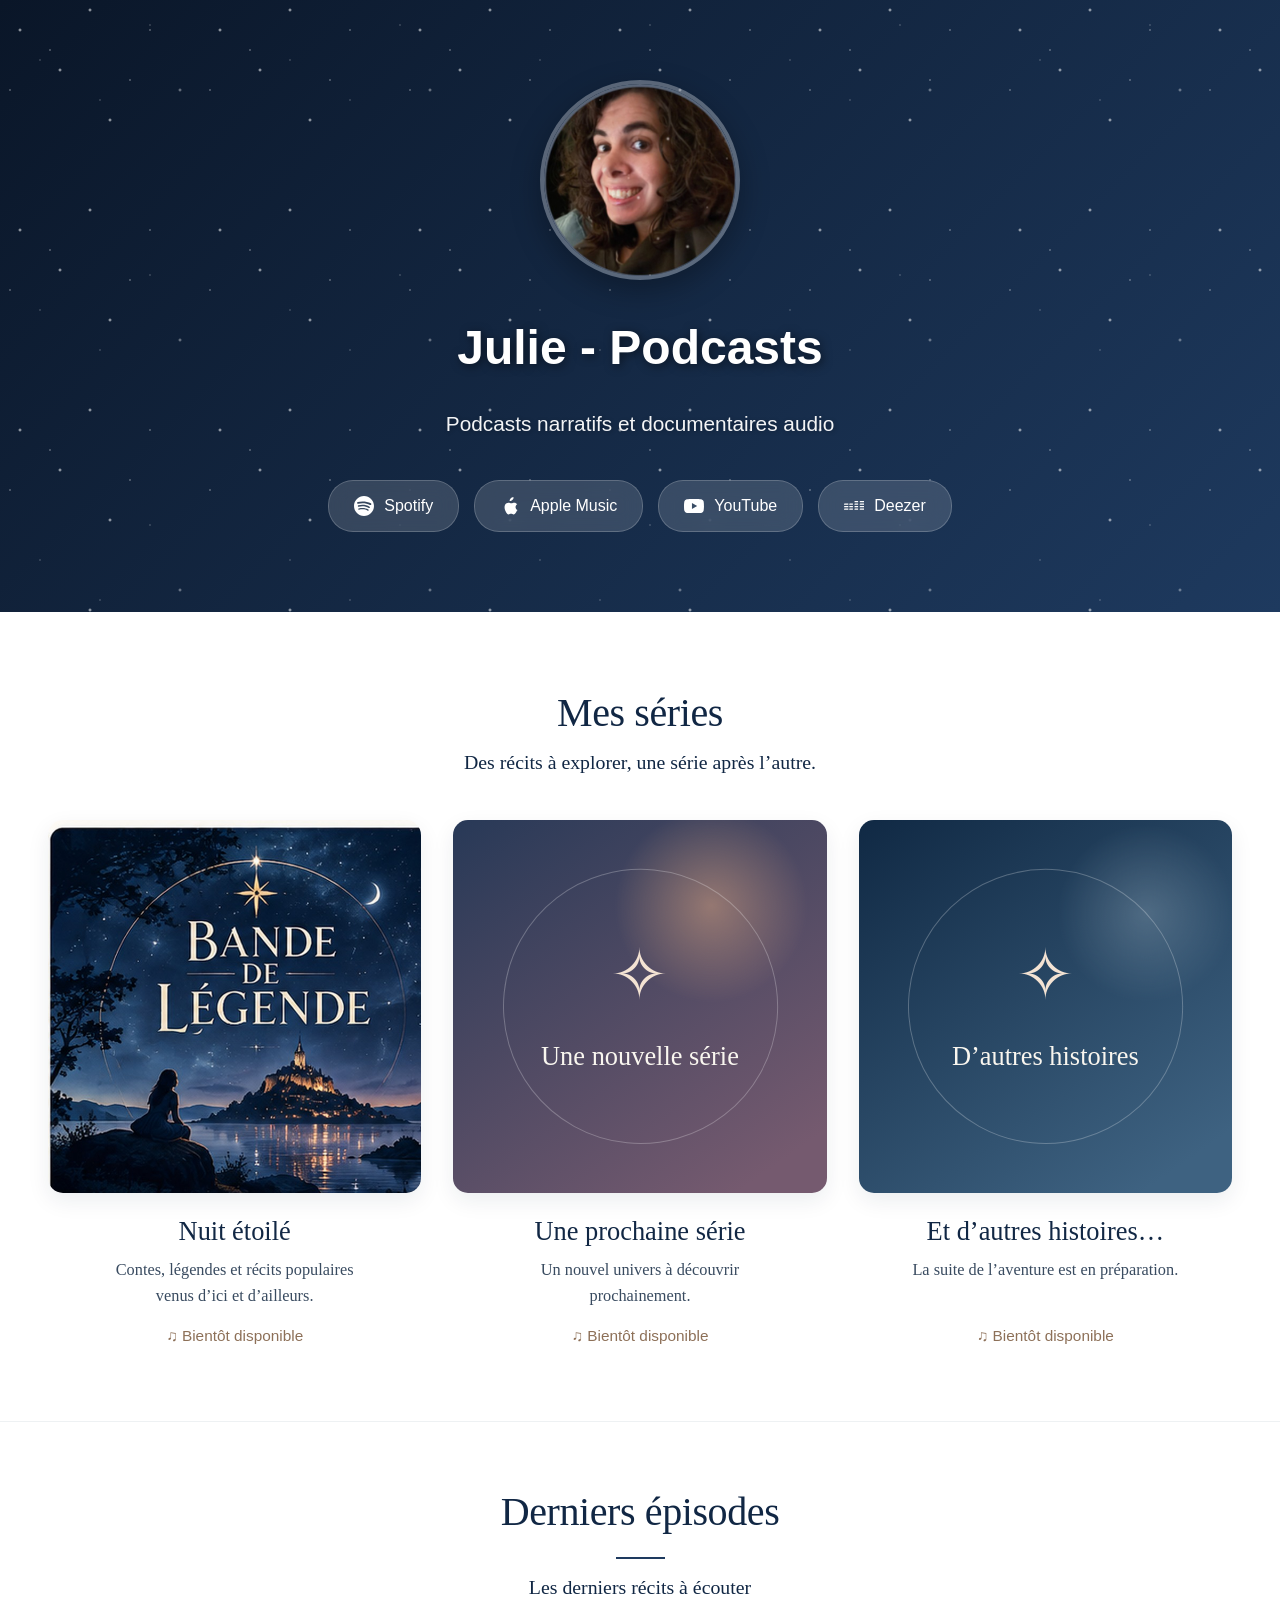
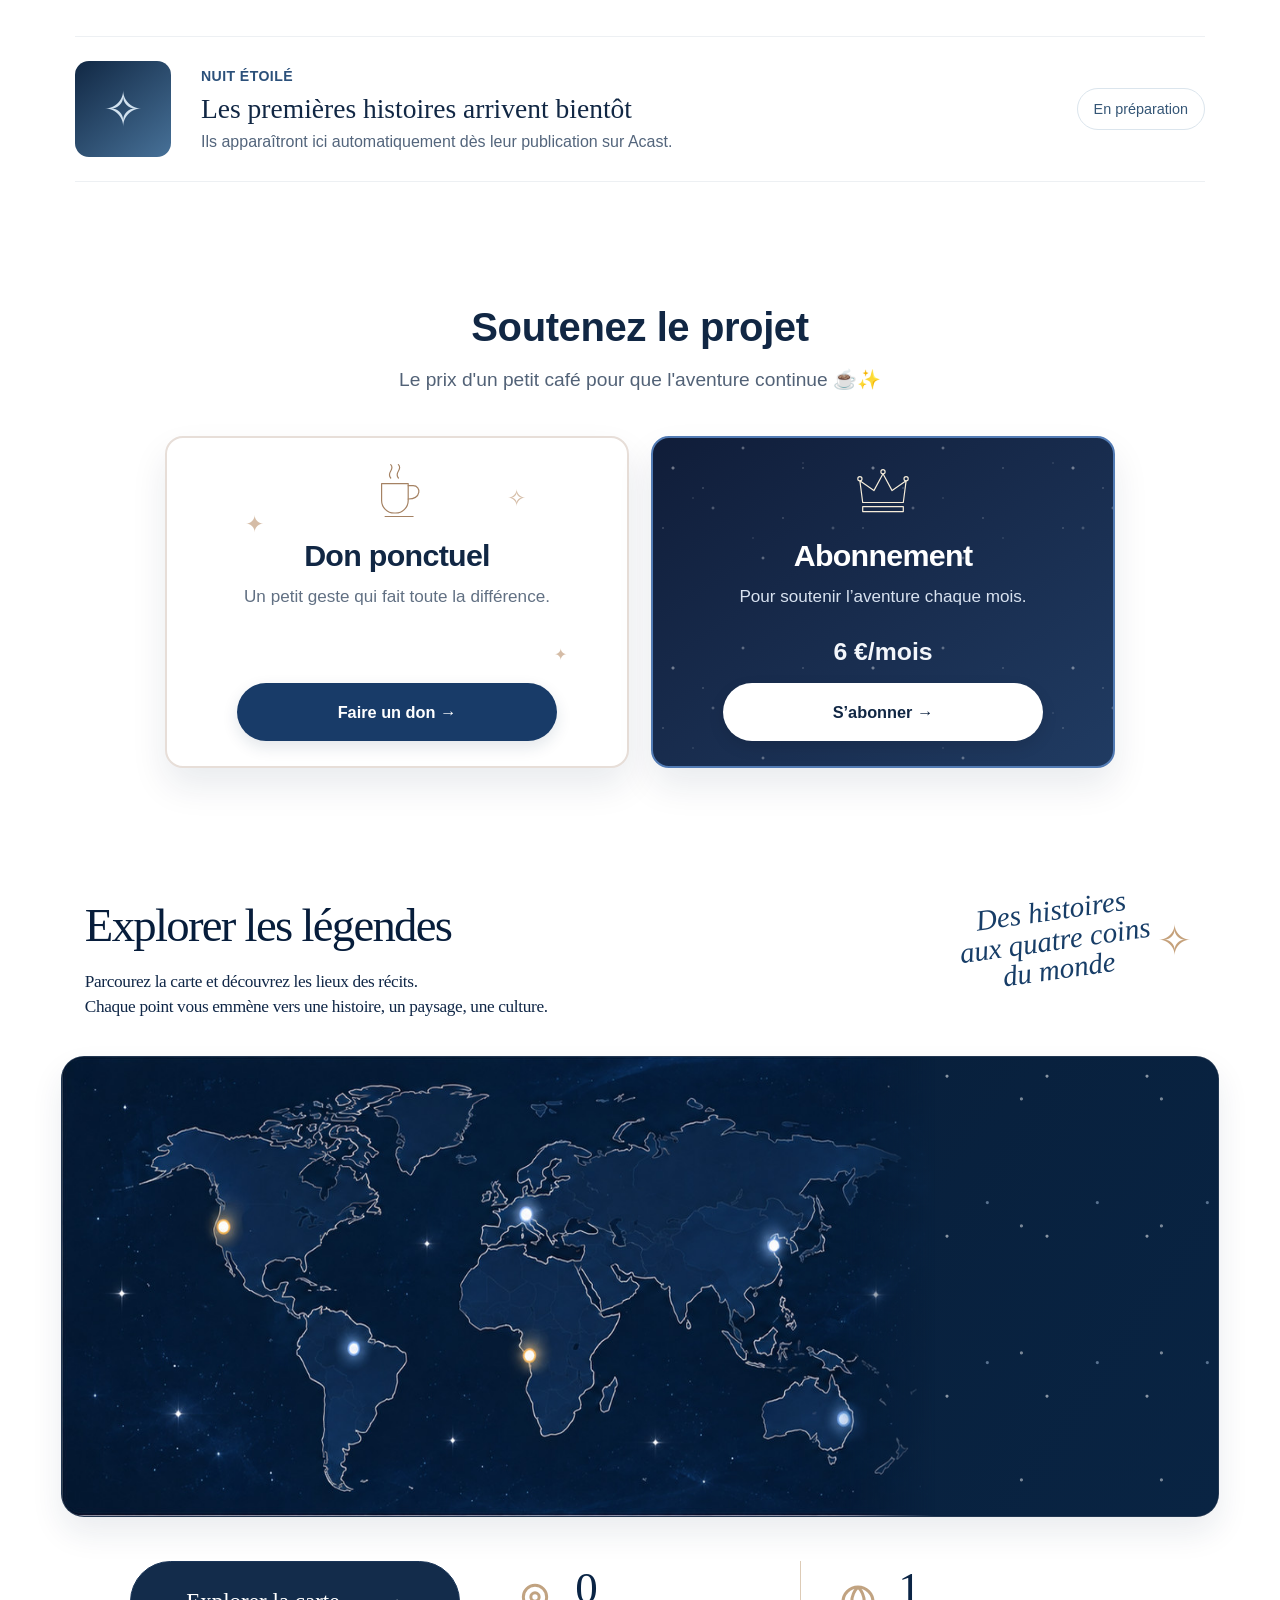
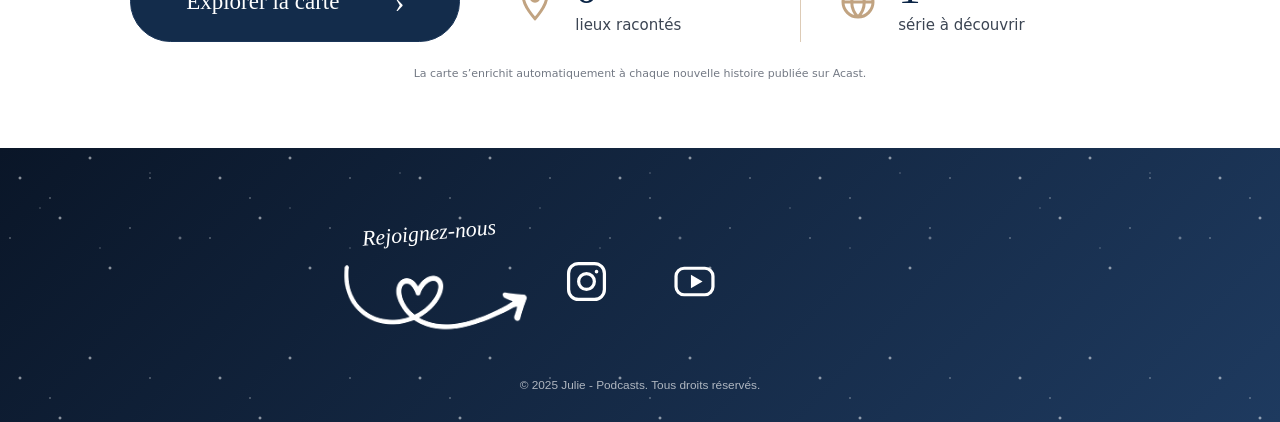
==== commit 82496909: "Add files via upload" ====
--- a/index.html
+++ b/index.html
@@ -18,6 +18,28 @@
 .approved-map-section{display:block;width:100%;height:auto!important;min-height:0!important;overflow:visible!important;padding:0!important;margin:0!important}
 #jp-map{display:block;width:100%;height:auto;min-height:0}
 #approved-map{display:none!important}
+</style>
+<style id="jp-retouches-validees">
+
+/* ESSAI DU 31 OCTOBRE — uniquement l'équilibre des dons et la flèche cœur. */
+@media (min-width: 721px) {
+  .episodes-section { padding-bottom: 60px; }
+  .support-section { padding-top: 64px; padding-bottom: 70px; }
+  .site-footer .footer-arrow-set { left: -20px; }
+}
+@media (max-width: 720px) {
+  .episodes-section { padding-bottom: 35px; }
+  .support-section { padding-top: 30px; padding-bottom: 58px; }
+  .site-footer .footer-arrow-set { left: 9px; }
+  .site-footer .social-icons { left: 48%; }
+}
+
+/* ESSAI 2 — footer mobile, centre visuel flèche + réseaux. */
+@media (max-width: 355px) {
+  .site-footer .footer-arrow-set { left: 7px; }
+  .site-footer .social-icons { left: 50%; }
+}
+
 </style>
 </head>
 <body data-demo="false">
@@ -254,6 +276,26 @@
  .stat strong{font-size:28px}
  .stat small{font-size:10px}
 }
+
+/* ESSAI : plus de hauteur au cadre, sans changer l'image ni la carte elle-même. */
+@media (min-width: 721px) {
+  .section { padding-top: 62px; }
+  .map { height: clamp(456px, 36vw, 550px); }
+}
+
+/* ESSAI 2 — davantage de respiration autour de la carte, sans toucher au planisphère. */
+@media (min-width: 721px) {
+  .section { padding-bottom: 65px; }
+  .head { margin-bottom: 36px; }
+  .head h2 { margin-bottom: 17px; }
+  .head p { line-height: 1.5; }
+  .bottom { padding-top: 44px; }
+  .footnote { padding-top: 23px; line-height: 1.6; }
+}
+@media (min-width: 721px) and (max-width: 1060px) {
+  .head { margin-bottom: 33px; }
+  .bottom { padding-top: 40px; }
+}
 </style><main><section aria-labelledby="section-title" class="section">
 <header class="head"><div><h2 id="section-title">Explorer les légendes</h2><p>Parcourez la carte et découvrez les lieux des récits.<br/>Chaque point vous emmène vers une histoire, un paysage, une culture.</p></div><div class="note">Des histoires<br/>aux quatre coins<br/>du monde <i aria-hidden="true">✧</i></div></header>
 <div aria-label="Carte interactive des lieux des épisodes" class="map" id="map">
